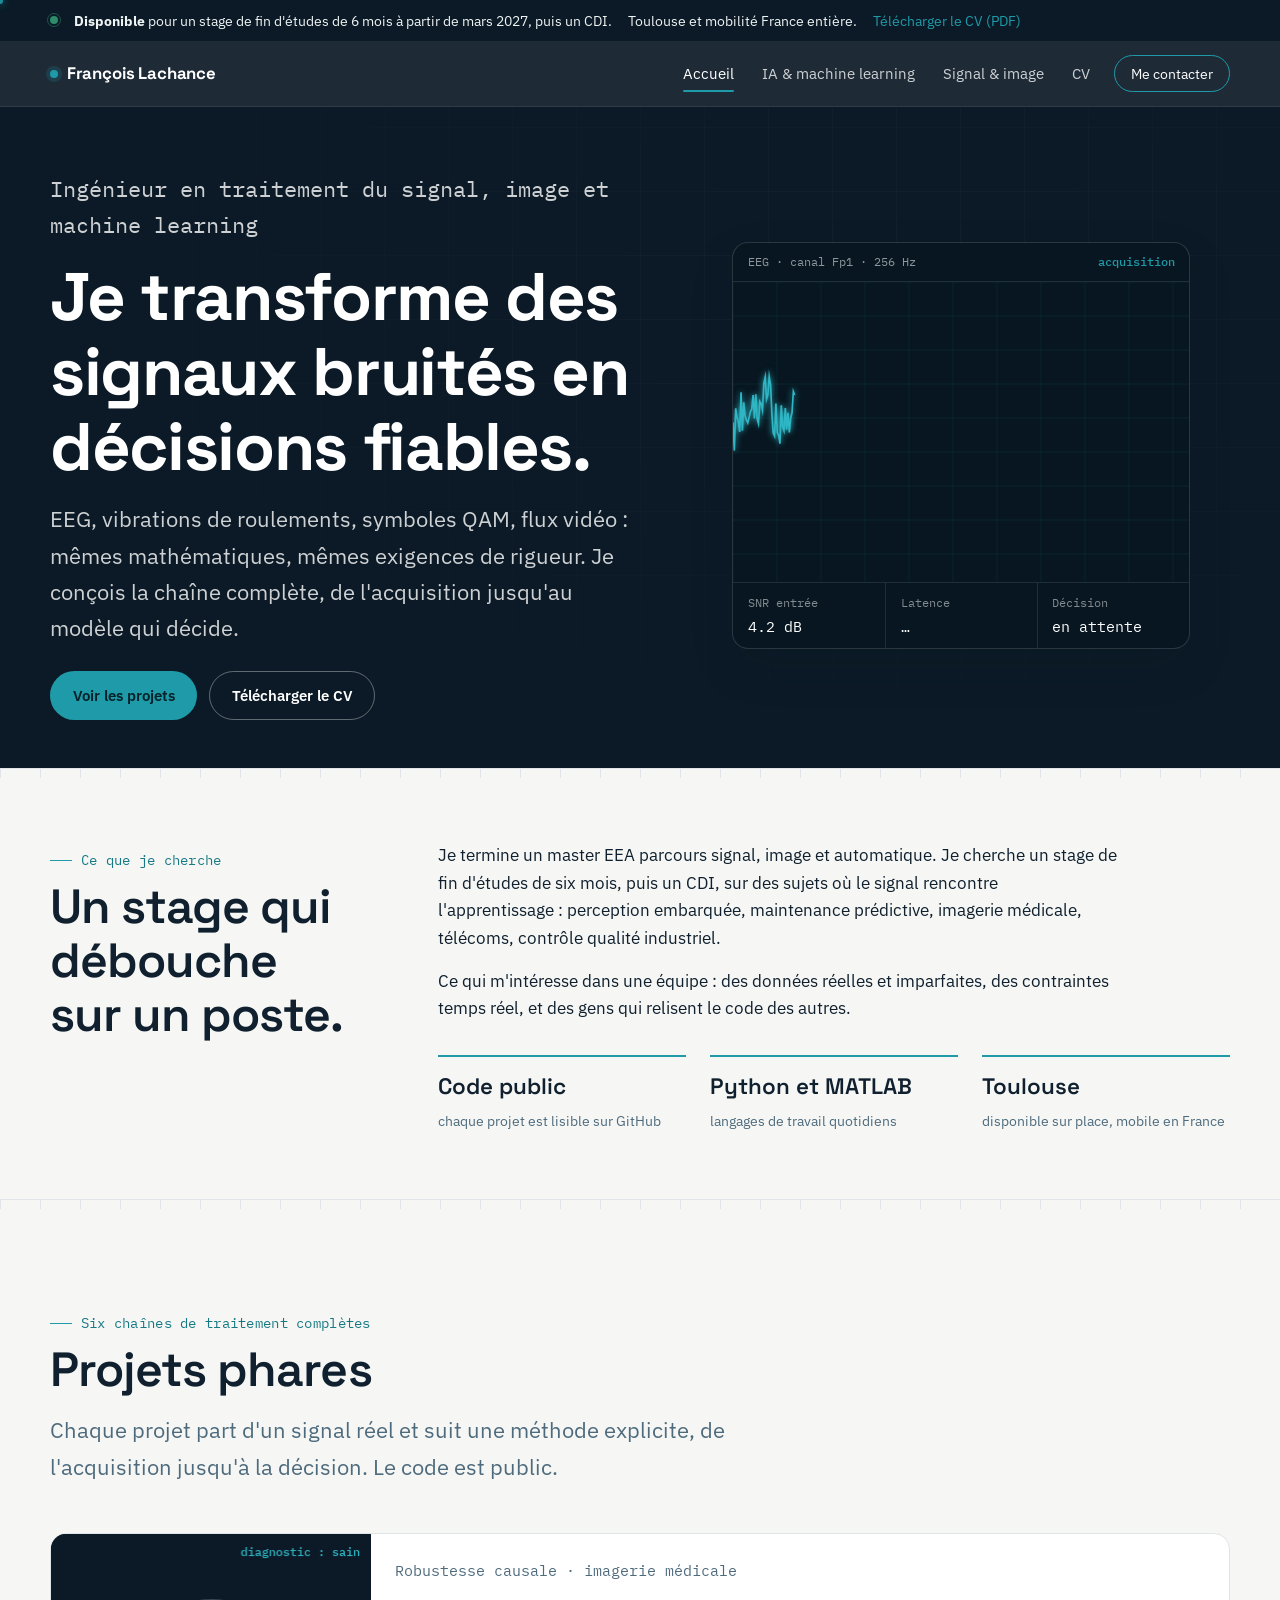
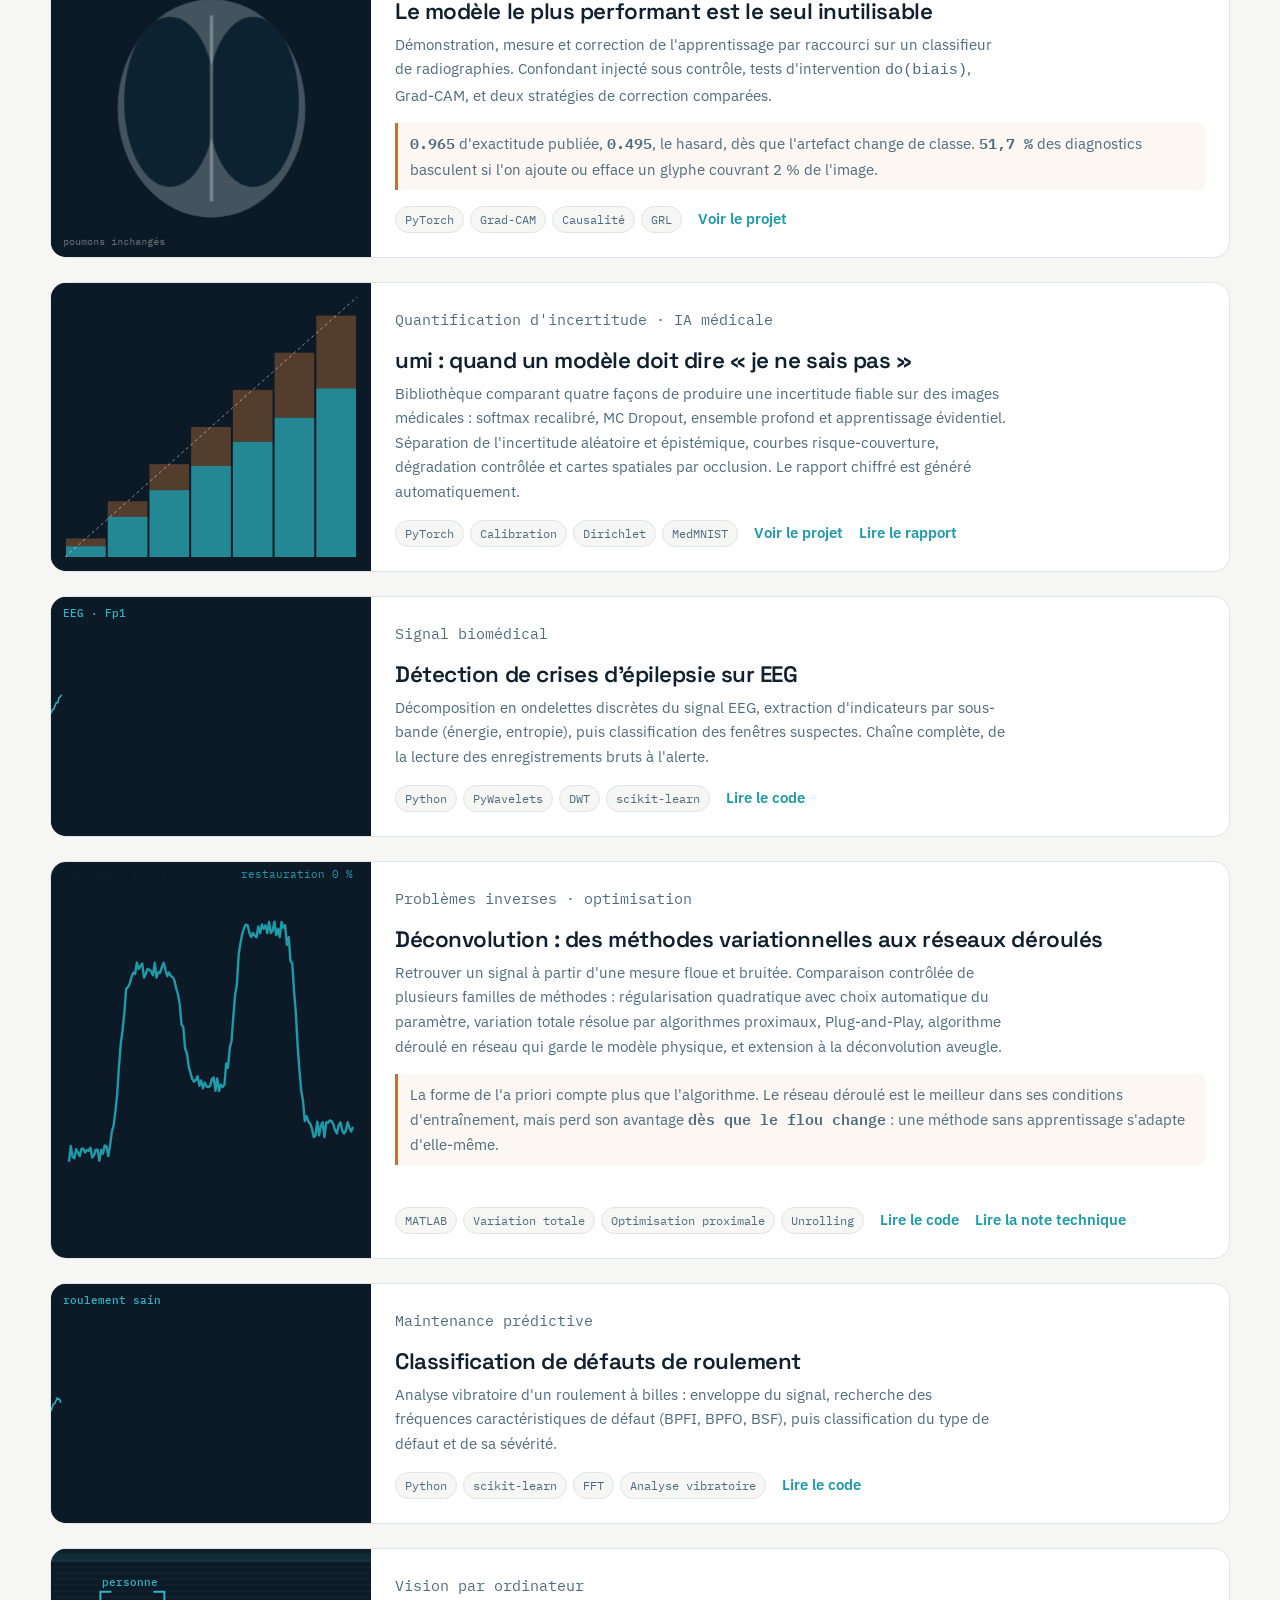
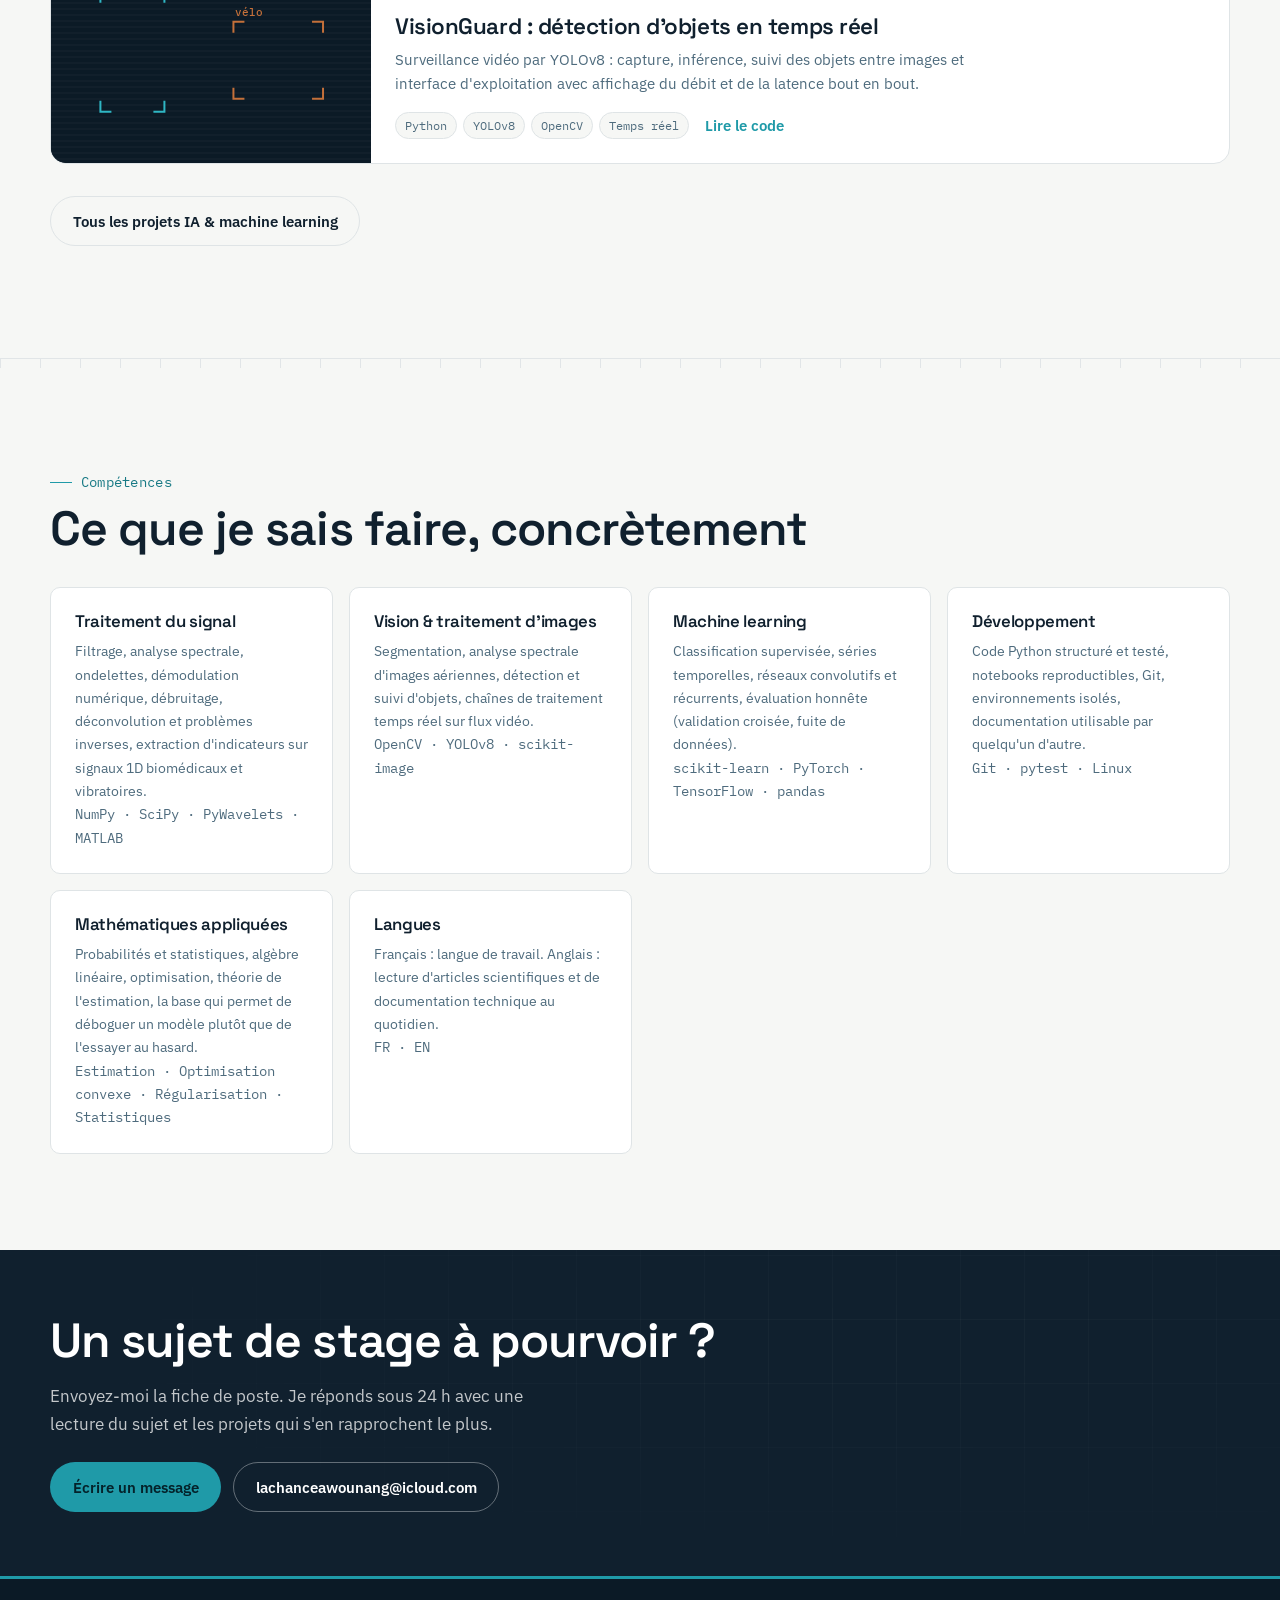
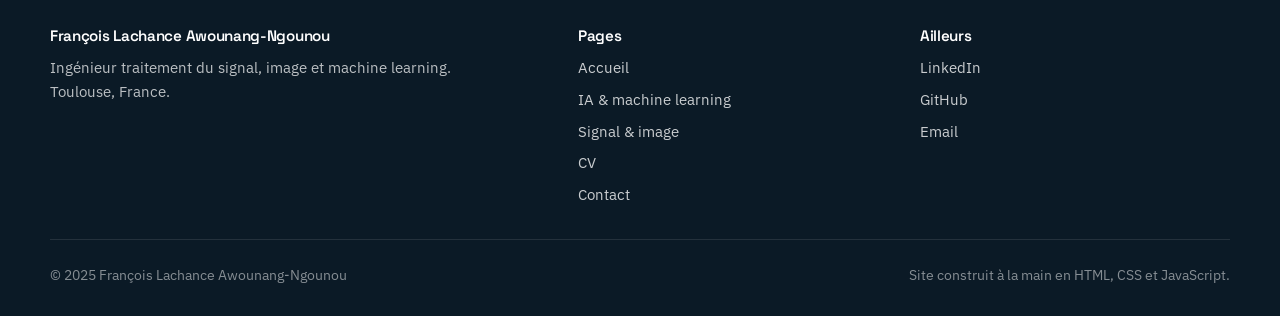
==== index.html @ 19c95ff3 "new updated project deconvolution" ====
<!DOCTYPE html>
<html lang="fr">
<head>
<meta charset="UTF-8">
<meta name="viewport" content="width=device-width, initial-scale=1.0">

<title>François Lachance Awounang-Ngounou · Ingénieur signal, image &amp; machine learning</title>
<meta name="description" content="Ingénieur traitement du signal, vision par ordinateur et machine learning basé à Toulouse. EEG, analyse vibratoire, télécoms numériques, YOLOv8. Recherche un stage de fin d'études puis un CDI.">
<meta name="author" content="François Lachance Awounang-Ngounou">
<link rel="canonical" href="https://lachance123-franccois.github.io/">

<meta property="og:type" content="website">
<meta property="og:locale" content="fr_FR">
<meta property="og:url" content="https://lachance123-franccois.github.io/">
<meta property="og:title" content="François Lachance Awounang-Ngounou · Ingénieur signal, image & machine learning">
<meta property="og:description" content="Des signaux bruités aux décisions fiables : EEG, vibrations, télécoms, vision. Disponible pour un stage de fin d'études puis un CDI.">
<meta property="og:image" content="https://lachance123-franccois.github.io/assets/og-cover.png">
<meta name="twitter:card" content="summary_large_image">

<link rel="icon" href="assets/favicon.svg" type="image/svg+xml">
<link rel="apple-touch-icon" href="assets/icon-180.png">
<link rel="manifest" href="manifest.json">
<meta name="theme-color" content="#0b1a26">

<link rel="preconnect" href="https://fonts.googleapis.com">
<link rel="preconnect" href="https://fonts.gstatic.com" crossorigin>
<link href="https://fonts.googleapis.com/css2?family=IBM+Plex+Mono:wght@400;500&family=IBM+Plex+Sans:wght@400;500;600&family=Space+Grotesk:wght@600;700&display=swap" rel="stylesheet">
<link rel="stylesheet" href="css/theme.css">
<script>document.documentElement.classList.add('js');</script>

<script type="application/ld+json">
{
  "@context": "https://schema.org",
  "@type": "Person",
  "name": "François Lachance Awounang-Ngounou",
  "jobTitle": "Ingénieur traitement du signal, image et machine learning",
  "url": "https://lachance123-franccois.github.io/",
  "email": "mailto:lachanceawounang@icloud.com",
  "address": { "@type": "PostalAddress", "addressLocality": "Toulouse", "addressCountry": "FR" },
  "knowsAbout": ["Traitement du signal", "Vision par ordinateur", "Machine learning", "Python", "MATLAB", "Traitement d'images"],
  "sameAs": [
    "https://github.com/lachance123-franccois",
    "https://www.linkedin.com/in/francois-lachance12"
  ]
}
</script>

<style>
  .hero { background: var(--ink-900); color: var(--text-invert); padding-block: var(--sp-16) var(--sp-12); }
  .hero__grid { display: grid; grid-template-columns: 1.05fr .95fr; gap: var(--sp-12); align-items: center; }
  .hero h1 { color: #fff; font-size: var(--step-4); margin-bottom: var(--sp-4); }
  .hero__role { font-family: var(--font-mono); font-size: var(--step--1); color: var(--signal); margin: 0 0 var(--sp-4); }
  .hero p { color: rgba(255,255,255,.8); font-size: var(--step-1); max-width: 46ch; }
  .hero__actions { display: flex; flex-wrap: wrap; gap: var(--sp-3); margin-top: var(--sp-6); }
  .scope {
    border: 1px solid rgba(255,255,255,.14); border-radius: var(--radius-lg);
    background: #071620; overflow: hidden; box-shadow: var(--shadow-lg);
  }
  .scope__head {
    display: flex; justify-content: space-between; align-items: center;
    padding: .6rem .9rem; border-bottom: 1px solid rgba(255,255,255,.1);
    font-family: var(--font-mono); font-size: .74rem; color: rgba(255,255,255,.55);
  }
  .scope__head b { color: var(--signal); font-weight: 500; }
  .scope canvas { width: 100%; height: 300px; display: block; }
  .scope__foot {
    display: grid; grid-template-columns: repeat(3, 1fr);
    border-top: 1px solid rgba(255,255,255,.1);
    font-family: var(--font-mono); font-size: .74rem;
  }
  .scope__foot div { padding: .6rem .9rem; color: rgba(255,255,255,.5); }
  .scope__foot div + div { border-left: 1px solid rgba(255,255,255,.1); }
  .scope__foot span { display: block; color: #fff; font-size: .95rem; margin-top: 2px; }
  @media (max-width: 940px) {
    .hero__grid { grid-template-columns: 1fr; gap: var(--sp-8); }
    .scope canvas { height: 220px; }
  }
  .facts { display: grid; grid-template-columns: repeat(auto-fit, minmax(190px, 1fr)); gap: var(--sp-6); }
  .facts div { border-top: 2px solid var(--signal); padding-top: var(--sp-3); }
  .facts b { display: block; margin-bottom: 2px; }
  .facts b.metric { font-family: var(--font-mono); font-size: var(--step-2); font-weight: 500; }
  .facts b.word { font-family: var(--font-display); font-size: var(--step-1); font-weight: 600; }
  .facts span { font-size: .9rem; color: var(--text-muted); }
  .split { display: grid; grid-template-columns: 340px 1fr; gap: var(--sp-12); align-items: start; }
  @media (max-width: 900px) { .split { grid-template-columns: 1fr; gap: var(--sp-6); } }
  .cta-band { background: var(--ink-800); color: #fff; padding-block: var(--sp-16); }
  .cta-band h2 { color: #fff; }
  .cta-band p { color: rgba(255,255,255,.75); }
</style>
</head>
<body>

<a class="skip-link" href="#contenu">Aller au contenu</a>

<div class="availability">
  <div class="wrap availability__inner">
    <span class="pulse" aria-hidden="true"></span>
    <span><strong>Disponible</strong> pour un stage de fin d'études de 6&nbsp;mois à partir de mars&nbsp;2027, puis un CDI.</span>
    <span>Toulouse et mobilité France entière.</span>
    <a href="assets/pdf/CV_Francois_Lachance.pdf" download>Télécharger le CV (PDF)</a>
  </div>
</div>

<nav class="site-nav" id="siteNav" aria-label="Navigation principale">
  <div class="wrap site-nav__inner">
    <a class="site-nav__brand" href="index.html">
      <span class="dot" aria-hidden="true"></span>François Lachance
    </a>
    <button class="site-nav__toggle" type="button" id="navToggle"
            aria-expanded="false" aria-controls="navMenu" aria-label="Ouvrir le menu">☰</button>
    <div class="site-nav__menu" id="navMenu">
      <ul class="site-nav__list">
        <li><a class="site-nav__link" href="index.html" aria-current="page">Accueil</a></li>
        <li><a class="site-nav__link" href="machine-learning.html">IA &amp; machine learning</a></li>
        <li><a class="site-nav__link" href="matlab.html">Signal &amp; image</a></li>
        <li><a class="site-nav__link" href="cv-op.html">CV</a></li>
        <li><a class="site-nav__cta" href="contact.html">Me contacter</a></li>
      </ul>
    </div>
  </div>
</nav>

<main id="contenu">

  <header class="hero">
    <div class="wrap hero__grid">
      <div>
        <p class="hero__role">Ingénieur en traitement du signal, image et machine learning</p>
        <h1>Je transforme des signaux bruités en décisions fiables.</h1>
        <p>
          EEG, vibrations de roulements, symboles QAM, flux vidéo : mêmes mathématiques,
          mêmes exigences de rigueur. Je conçois la chaîne complète, de l'acquisition
          jusqu'au modèle qui décide.
        </p>
        <div class="hero__actions">
          <a class="act act--signal" href="machine-learning.html">Voir les projets</a>
          <a class="act act--onDark" href="assets/pdf/CV_Francois_Lachance.pdf" download>Télécharger le CV</a>
        </div>
      </div>

      <figure class="scope" role="img"
              aria-label="Oscilloscope animé : un signal EEG bruité est filtré, puis une crise est détectée.">
        <figcaption class="scope__head">
          <span>EEG · canal Fp1 · 256 Hz</span>
          <b id="scopeState">acquisition</b>
        </figcaption>
        <canvas id="heroScope" height="300"></canvas>
        <div class="scope__foot">
          <div>SNR entrée<span id="scopeSnr">…</span></div>
          <div>Latence<span id="scopeLat">…</span></div>
          <div>Décision<span id="scopeDec">…</span></div>
        </div>
      </figure>
    </div>
  </header>

  <hr class="rule">

  <section class="section section--tight">
    <div class="wrap split">
      <div>
        <p class="eyebrow">Ce que je cherche</p>
        <h2>Un stage qui débouche sur un poste.</h2>
      </div>
      <div>
        <p>
          Je termine un master EEA parcours signal, image et automatique. Je cherche un
          stage de fin d'études de six mois, puis un CDI, sur des sujets où le signal
          rencontre l'apprentissage&nbsp;: perception embarquée, maintenance prédictive,
          imagerie médicale, télécoms, contrôle qualité industriel.
        </p>
        <p>
          Ce qui m'intéresse dans une équipe&nbsp;: des données réelles et imparfaites,
          des contraintes temps réel, et des gens qui relisent le code des autres.
        </p>

        <div class="facts" style="margin-top: var(--sp-8);">
          <div><b class="word">Code public</b><span>chaque projet est lisible sur GitHub</span></div>
          <div><b class="word">Python et MATLAB</b><span>langages de travail quotidiens</span></div>
          <div><b class="word">Toulouse</b><span>disponible sur place, mobile en France</span></div>
        </div>
      </div>
    </div>
  </section>

  <hr class="rule">

  <section class="section">
    <div class="wrap">
      <p class="eyebrow">Six chaînes de traitement complètes</p>
      <h2>Projets phares</h2>
      <p class="lede" style="margin-bottom: var(--sp-12);">
        Chaque projet part d'un signal réel et suit une méthode explicite, de
        l'acquisition jusqu'à la décision. Le code est public.
      </p>

      <div class="entries">

        <article class="entry reveal">
          <div class="entry__view">
            <canvas id="viz-shortcut" role="img"
                    aria-label="Animation : un glyphe apparaît dans le coin d'une radiographie, le diagnostic du modèle bascule de sain à malade alors que les poumons n'ont pas changé."></canvas>
          </div>
          <div class="entry__body">
            <p class="entry__domain">Robustesse causale · imagerie médicale</p>
            <h3>Le modèle le plus performant est le seul inutilisable</h3>
            <p>
              Démonstration, mesure et correction de l'apprentissage par raccourci
              sur un classifieur de radiographies. Confondant injecté sous contrôle,
              tests d'intervention <code>do(biais)</code>, Grad-CAM, et deux stratégies
              de correction comparées.
            </p>
            <p class="entry__result">
              <strong>0.965</strong> d'exactitude publiée, <strong>0.495</strong>,
              le hasard, dès que l'artefact change de classe.
              <strong>51,7&nbsp;%</strong> des diagnostics basculent si l'on ajoute ou
              efface un glyphe couvrant 2&nbsp;% de l'image.
            </p>
            <div class="entry__foot">
              <ul class="tags"><li>PyTorch</li><li>Grad-CAM</li><li>Causalité</li><li>GRL</li></ul>
              <a class="entry__link" href="machine-learning.html">Voir le projet</a>
            </div>
          </div>
        </article>

        <article class="entry reveal">
          <div class="entry__view"><canvas id="viz-uq" aria-hidden="true"></canvas></div>
          <div class="entry__body">
            <p class="entry__domain">Quantification d'incertitude · IA médicale</p>
            <h3>umi : quand un modèle doit dire «&nbsp;je ne sais pas&nbsp;»</h3>
            <p>
              Bibliothèque comparant quatre façons de produire une incertitude
              fiable sur des images médicales&nbsp;: softmax recalibré,
              MC&nbsp;Dropout, ensemble profond et apprentissage évidentiel.
              Séparation de l'incertitude aléatoire et épistémique, courbes
              risque-couverture, dégradation contrôlée et cartes spatiales par
              occlusion. Le rapport chiffré est généré automatiquement.
            </p>
            <div class="entry__foot">
              <ul class="tags"><li>PyTorch</li><li>Calibration</li><li>Dirichlet</li><li>MedMNIST</li></ul>
              <a class="entry__link" href="machine-learning.html">Voir le projet</a>
              <a class="entry__link" href="assets/pdf/AWOUNANG_incertitude_imagerie_medicale.pdf" target="_blank" rel="noopener">Lire le rapport</a>
            </div>
          </div>
        </article>

        <article class="entry reveal">
          <div class="entry__view"><canvas id="viz-eeg" aria-hidden="true"></canvas></div>
          <div class="entry__body">
            <p class="entry__domain">Signal biomédical</p>
            <h3>Détection de crises d'épilepsie sur EEG</h3>
            <p>
              Décomposition en ondelettes discrètes du signal EEG, extraction d'indicateurs
              par sous-bande (énergie, entropie), puis classification des fenêtres suspectes.
              Chaîne complète, de la lecture des enregistrements bruts à l'alerte.
            </p>
            <div class="entry__foot">
              <ul class="tags"><li>Python</li><li>PyWavelets</li><li>DWT</li><li>scikit-learn</li></ul>
              <a class="entry__link" href="https://github.com/lachance123-franccois/detection-par-ondelette-des-epilepsie"
                 target="_blank" rel="noopener">Lire le code</a>
            </div>
          </div>
        </article>

        <article class="entry reveal">
          <div class="entry__view">
            <canvas id="viz-deconv" role="img"
                    aria-label="Animation : un signal en marches, flouté et bruité, est progressivement restauré jusqu'à retrouver ses sauts nets."></canvas>
          </div>
          <div class="entry__body">
            <p class="entry__domain">Problèmes inverses · optimisation</p>
            <h3>Déconvolution : des méthodes variationnelles aux réseaux déroulés</h3>
            <p>
              Retrouver un signal à partir d'une mesure floue et bruitée. Comparaison
              contrôlée de plusieurs familles de méthodes&nbsp;: régularisation
              quadratique avec choix automatique du paramètre, variation totale
              résolue par algorithmes proximaux, Plug-and-Play, algorithme déroulé
              en réseau qui garde le modèle physique, et extension à la
              déconvolution aveugle.
            </p>
            <p class="entry__result">
              La forme de l'a priori compte plus que l'algorithme. Le réseau déroulé
              est le meilleur dans ses conditions d'entraînement, mais perd son
              avantage <strong>dès que le flou change</strong>&nbsp;: une méthode sans
              apprentissage s'adapte d'elle-même.
            </p>
            <div class="entry__foot">
              <ul class="tags"><li>MATLAB</li><li>Variation totale</li><li>Optimisation proximale</li><li>Unrolling</li></ul>
              <a class="entry__link" href="https://github.com/lachance123-franccois/deconvolution-variational-to-unrolled"
                 target="_blank" rel="noopener">Lire le code</a>
              <a class="entry__link" href="assets/pdf/note_technique_deconvolution.pdf" target="_blank" rel="noopener">Lire la note technique</a>
            </div>
          </div>
        </article>

        <article class="entry reveal">
          <div class="entry__view"><canvas id="viz-vib" aria-hidden="true"></canvas></div>
          <div class="entry__body">
            <p class="entry__domain">Maintenance prédictive</p>
            <h3>Classification de défauts de roulement</h3>
            <p>
              Analyse vibratoire d'un roulement à billes&nbsp;: enveloppe du signal,
              recherche des fréquences caractéristiques de défaut (BPFI, BPFO, BSF),
              puis classification du type de défaut et de sa sévérité.
            </p>
            <div class="entry__foot">
              <ul class="tags"><li>Python</li><li>scikit-learn</li><li>FFT</li><li>Analyse vibratoire</li></ul>
              <a class="entry__link" href="https://github.com/lachance123-franccois/clasification-defaut-de-roulement-"
                 target="_blank" rel="noopener">Lire le code</a>
            </div>
          </div>
        </article>

        <article class="entry reveal">
          <div class="entry__view"><canvas id="viz-vision" aria-hidden="true"></canvas></div>
          <div class="entry__body">
            <p class="entry__domain">Vision par ordinateur</p>
            <h3>VisionGuard : détection d'objets en temps réel</h3>
            <p>
              Surveillance vidéo par YOLOv8&nbsp;: capture, inférence, suivi des objets
              entre images et interface d'exploitation avec affichage du débit et de la
              latence bout en bout.
            </p>
            <div class="entry__foot">
              <ul class="tags"><li>Python</li><li>YOLOv8</li><li>OpenCV</li><li>Temps réel</li></ul>
              <a class="entry__link" href="https://github.com/lachance123-franccois/VisionGuard"
                 target="_blank" rel="noopener">Lire le code</a>
            </div>
          </div>
        </article>

      </div>

      <p style="margin-top: var(--sp-8);">
        <a class="act act--ghost" href="machine-learning.html">Tous les projets IA &amp; machine learning</a>
      </p>
    </div>
  </section>

  <hr class="rule">

  <section class="section">
    <div class="wrap">
      <p class="eyebrow">Compétences</p>
      <h2>Ce que je sais faire, concrètement</h2>
      <div class="grid-3" style="margin-top: var(--sp-8);">

        <div class="skill">
          <h4>Traitement du signal</h4>
          <p>Filtrage, analyse spectrale, ondelettes, démodulation numérique, débruitage,
             déconvolution et problèmes inverses, extraction d'indicateurs sur signaux 1D
             biomédicaux et vibratoires.</p>
          <p class="skill__tools">NumPy · SciPy · PyWavelets · MATLAB</p>
        </div>

        <div class="skill">
          <h4>Vision &amp; traitement d'images</h4>
          <p>Segmentation, analyse spectrale d'images aériennes, détection et suivi
             d'objets, chaînes de traitement temps réel sur flux vidéo.</p>
          <p class="skill__tools">OpenCV · YOLOv8 · scikit-image</p>
        </div>

        <div class="skill">
          <h4>Machine learning</h4>
          <p>Classification supervisée, séries temporelles, réseaux convolutifs et
             récurrents, évaluation honnête (validation croisée, fuite de données).</p>
          <p class="skill__tools">scikit-learn · PyTorch · TensorFlow · pandas</p>
        </div>

        <div class="skill">
          <h4>Développement</h4>
          <p>Code Python structuré et testé, notebooks reproductibles, Git,
             environnements isolés, documentation utilisable par quelqu'un d'autre.</p>
          <p class="skill__tools">Git · pytest · Linux</p>
        </div>

        <div class="skill">
          <h4>Mathématiques appliquées</h4>
          <p>Probabilités et statistiques, algèbre linéaire, optimisation, théorie de
             l'estimation, la base qui permet de déboguer un modèle plutôt que de l'essayer au hasard.</p>
          <p class="skill__tools">Estimation · Optimisation convexe · Régularisation · Statistiques</p>
        </div>

        <div class="skill">
          <h4>Langues</h4>
          <p>Français&nbsp;: langue de travail. Anglais&nbsp;: lecture d'articles
             scientifiques et de documentation technique au quotidien.</p>
          <p class="skill__tools">FR · EN</p>
        </div>

      </div>
    </div>
  </section>

  <section class="cta-band">
    <div class="wrap">
      <h2>Un sujet de stage à pourvoir&nbsp;?</h2>
      <p style="max-width: 52ch;">
        Envoyez-moi la fiche de poste. Je réponds sous 24&nbsp;h avec une lecture
        du sujet et les projets qui s'en rapprochent le plus.
      </p>
      <div class="hero__actions">
        <a class="act act--signal" href="contact.html">Écrire un message</a>
        <a class="act act--onDark" href="mailto:lachanceawounang@icloud.com">lachanceawounang@icloud.com</a>
      </div>
    </div>
  </section>

</main>

<footer class="site-foot">
  <div class="wrap">
    <div class="site-foot__cols">
      <div>
        <h4>François Lachance Awounang-Ngounou</h4>
        <p style="margin:0;">Ingénieur traitement du signal, image et machine learning.<br>Toulouse, France.</p>
      </div>
      <div>
        <h4>Pages</h4>
        <ul>
          <li><a href="index.html">Accueil</a></li>
          <li><a href="machine-learning.html">IA &amp; machine learning</a></li>
          <li><a href="matlab.html">Signal &amp; image</a></li>
          <li><a href="cv-op.html">CV</a></li>
          <li><a href="contact.html">Contact</a></li>
        </ul>
      </div>
      <div>
        <h4>Ailleurs</h4>
        <ul>
          <li><a href="https://www.linkedin.com/in/francois-lachance12" target="_blank" rel="noopener">LinkedIn</a></li>
          <li><a href="https://github.com/lachance123-franccois" target="_blank" rel="noopener">GitHub</a></li>
          <li><a href="mailto:lachanceawounang@icloud.com">Email</a></li>
        </ul>
      </div>
    </div>
    <div class="site-foot__base">
      <span>© 2025 François Lachance Awounang-Ngounou</span>
      <span>Site construit à la main en HTML, CSS et JavaScript.</span>
    </div>
  </div>
</footer>

<button class="to-top" id="toTop" type="button" aria-label="Revenir en haut de la page">↑</button>

<script src="js/main.js" defer></script>
<script>
/* Animation du projet de déconvolution : mesure floue -> restauration progressive */
(function () {
  var cv = document.getElementById('viz-deconv');
  if (!cv || !cv.getContext) return;
  var ctx = cv.getContext('2d');
  var N = 160, x = [], y = [];
  var steps = [[0, .25], [.18, .78], [.40, .45], [.58, .90], [.80, .32], [1.01, .32]];
  for (var i = 0; i < N; i++) {
    var t = i / (N - 1), v = steps[0][1];
    for (var k = 0; k < steps.length - 1; k++) if (t >= steps[k][0]) v = steps[k][1];
    x.push(v);
  }
  var seed = 7; function rnd() { seed = (seed * 16807) % 2147483647; return seed / 2147483647; }
  var K = 9, s = 3.2, ker = [], z = 0;
  for (var j = -K; j <= K; j++) { var g = Math.exp(-j * j / (2 * s * s)); ker.push(g); z += g; }
  for (i = 0; i < N; i++) {
    var acc = 0;
    for (j = -K; j <= K; j++) acc += ker[j + K] / z * x[Math.min(N - 1, Math.max(0, i - j))];
    y.push(acc + (rnd() - .5) * .05);
  }
  var root = getComputedStyle(document.documentElement);
  var accent = (root.getPropertyValue('--signal') || '').trim() || '#3ad6a3';
  var reduce = window.matchMedia && window.matchMedia('(prefers-reduced-motion: reduce)').matches;
  var W = 0, H = 0, running = false, t0 = 0;

  function size() {
    var r = cv.getBoundingClientRect(), d = window.devicePixelRatio || 1;
    W = r.width || 480; H = r.height || 260;
    cv.width = Math.round(W * d); cv.height = Math.round(H * d);
    ctx.setTransform(d, 0, 0, d, 0, 0);
  }
  function trace(v, col, lw, alpha) {
    var pad = 18, w = W - 2 * pad, h = H - 2 * pad - 14;
    ctx.globalAlpha = alpha; ctx.strokeStyle = col; ctx.lineWidth = lw; ctx.lineJoin = 'round';
    ctx.beginPath();
    for (var i = 0; i < v.length; i++) {
      var px = pad + w * i / (v.length - 1), py = pad + 14 + h * (1 - v[i]);
      i ? ctx.lineTo(px, py) : ctx.moveTo(px, py);
    }
    ctx.stroke(); ctx.globalAlpha = 1;
  }
  function frame(p) {
    var ink = getComputedStyle(cv).color || '#888';
    ctx.clearRect(0, 0, W, H);
    var e = p < .5 ? 2 * p * p : 1 - Math.pow(-2 * p + 2, 2) / 2, r = [];
    for (var i = 0; i < N; i++) r.push((1 - e) * y[i] + e * x[i]);
    trace(y, ink, 1.4, .35);
    trace(r, accent, 2.4, 1);
    ctx.font = '11px "IBM Plex Mono", monospace';
    ctx.fillStyle = ink; ctx.globalAlpha = .6; ctx.fillText('mesure y = h * x + n', 18, 16);
    ctx.globalAlpha = 1; ctx.fillStyle = accent;
    var lbl = 'restauration ' + Math.round(e * 100) + ' %';
    ctx.fillText(lbl, W - 18 - ctx.measureText(lbl).width, 16);
  }
  function loop(ts) {
    if (!running) return;
    if (!t0) t0 = ts;
    var c = ((ts - t0) / 1000) % 7, p = c < 1 ? 0 : c < 5 ? (c - 1) / 4 : 1;
    frame(p); requestAnimationFrame(loop);
  }
  size(); frame(reduce ? 1 : 0);
  window.addEventListener('resize', function () { size(); if (!running) frame(reduce ? 1 : 0); });
  if (reduce || !('IntersectionObserver' in window)) { frame(1); return; }
  new IntersectionObserver(function (en) {
    var vis = en[0].isIntersecting;
    if (vis && !running) { running = true; t0 = 0; requestAnimationFrame(loop); }
    if (!vis) running = false;
  }, { threshold: .25 }).observe(cv);
})();
</script>
</body>
</html>
---- css/theme.css ----
:root {
  --ink-900: #0b1a26;   
  --ink-800: #10202e;
  --ink-700: #16303f;
  --ink-500: #35566b;
  --ink-300: #7e97a8;

  --paper:     #f6f7f5;
  --paper-pure:#ffffff;
  --rule:      #dfe4e6;   

  --signal:      #1f9aa8;
  --signal-dim:  #177984;
  --signal-glow: rgba(31, 154, 168, 0.18);
  --detect:      #c4703a;
  --ok:          #2e8b6b;

  --text:        #10202e;
  --text-muted:  #4e6b7d;
  --text-invert: #eef3f4;

  --font-display: "Space Grotesk", "Segoe UI", Roboto, "Helvetica Neue", Arial, sans-serif;
  --font-body:    "IBM Plex Sans", "Segoe UI", Roboto, "Helvetica Neue", Arial, sans-serif;
  --font-mono:    "IBM Plex Mono", ui-monospace, "SF Mono", Consolas, "Liberation Mono", monospace;

  --step--1: clamp(0.82rem, 0.80rem + 0.1vw, 0.88rem);
  --step-0:  clamp(1rem, 0.96rem + 0.2vw, 1.06rem);
  --step-1:  clamp(1.2rem, 1.1rem + 0.4vw, 1.4rem);
  --step-2:  clamp(1.5rem, 1.3rem + 0.9vw, 2rem);
  --step-3:  clamp(2rem, 1.6rem + 1.8vw, 3rem);
  --step-4:  clamp(2.5rem, 1.9rem + 3vw, 4.2rem);

  --sp-1: 4px;  --sp-2: 8px;  --sp-3: 12px; --sp-4: 16px;
  --sp-6: 24px; --sp-8: 32px; --sp-12: 48px; --sp-16: 64px; --sp-24: 96px;

  --radius:    10px;
  --radius-lg: 16px;

  --shadow-sm: 0 1px 2px rgba(11, 26, 38, .06);
  --shadow-md: 0 6px 18px rgba(11, 26, 38, .08);
  --shadow-lg: 0 18px 44px rgba(11, 26, 38, .14);

  --ease: cubic-bezier(.2, .7, .3, 1);
  --fast: 140ms;
  --normal: 260ms;

  --nav-h: 64px;
  --measure: 68ch;
}

[data-theme="dark"] {
  --paper:      #0b1a26;
  --paper-pure: #10202e;
  --rule:       #22404f;
  --text:       #e7eef0;
  --text-muted: #9db3bf;
  --signal:     #34b7c5;
  --shadow-sm:  0 1px 2px rgba(0,0,0,.4);
  --shadow-md:  0 6px 18px rgba(0,0,0,.45);
  --shadow-lg:  0 18px 44px rgba(0,0,0,.55);
}

*, *::before, *::after { box-sizing: border-box; }

html {
  scroll-behavior: smooth;
  scroll-padding-top: calc(var(--nav-h) + 16px);
  -webkit-text-size-adjust: 100%;
}

body {
  margin: 0;
  font-family: var(--font-body);
  font-size: var(--step-0);
  line-height: 1.62;
  color: var(--text);
  background: var(--paper);
  -webkit-font-smoothing: antialiased;
  overflow-x: hidden;
}

h1, h2, h3, h4 {
  font-family: var(--font-display);
  font-weight: 600;
  line-height: 1.12;
  letter-spacing: -0.02em;
  color: var(--text);
  margin: 0 0 var(--sp-4);
  text-wrap: balance;
}
h1 { font-size: var(--step-4); font-weight: 700; }
h2 { font-size: var(--step-3); }
h3 { font-size: var(--step-2); }
h4 { font-size: var(--step-1); }

p { margin: 0 0 var(--sp-4); max-width: var(--measure); }
a { color: var(--signal); text-decoration-thickness: 1px; text-underline-offset: 3px; }
a:hover { color: var(--signal-dim); }
img, video, canvas, svg { max-width: 100%; display: block; }

.metric { font-family: var(--font-mono); font-variant-numeric: tabular-nums; font-weight: 500; }

:focus-visible {
  outline: 2px solid var(--signal);
  outline-offset: 3px;
  border-radius: 4px;
}

.skip-link {
  position: absolute; left: -9999px; top: 0; z-index: 2000;
  background: var(--ink-900); color: #fff; padding: var(--sp-3) var(--sp-4);
  border-radius: 0 0 var(--radius) 0;
}
.skip-link:focus { left: 0; }

.wrap { width: min(1180px, 100% - 2.5rem); margin-inline: auto; }
.section { padding-block: var(--sp-24); }
.section--tight { padding-block: var(--sp-16); }
.lede { font-size: var(--step-1); color: var(--text-muted); max-width: 60ch; }
.eyebrow {
  font-family: var(--font-mono); font-size: var(--step--1);
  color: var(--signal-dim); letter-spacing: .02em; margin: 0 0 var(--sp-2);
}

.rule {
  height: 10px; border: 0; margin: 0;
  background:
    linear-gradient(var(--rule), var(--rule)) left top / 100% 1px no-repeat,
    repeating-linear-gradient(90deg, var(--rule) 0 1px, transparent 1px 40px);
  opacity: .9;
}

.site-nav {
  position: sticky; top: 0; z-index: 1000;
  background: rgba(11, 26, 38, .92);
  backdrop-filter: blur(10px);
  -webkit-backdrop-filter: blur(10px);
  border-bottom: 1px solid rgba(255,255,255,.08);
  transition: box-shadow var(--normal) var(--ease);
}
.site-nav.is-scrolled { box-shadow: 0 8px 24px rgba(0,0,0,.28); }

.site-nav__inner {
  min-height: var(--nav-h);
  display: flex; align-items: center; gap: var(--sp-4);
}
.site-nav__brand {
  font-family: var(--font-display); font-weight: 700; font-size: 1.05rem;
  color: #fff; text-decoration: none; letter-spacing: -.01em;
  display: inline-flex; align-items: center; gap: .55rem; margin-right: auto;
}
.site-nav__brand .dot {
  width: 8px; height: 8px; border-radius: 50%;
  background: var(--signal); box-shadow: 0 0 0 4px var(--signal-glow);
}

.site-nav__list {
  list-style: none; display: flex; align-items: center;
  gap: var(--sp-1); margin: 0; padding: 0;
}
.site-nav__link {
  position: relative; display: block;
  padding: var(--sp-2) var(--sp-3);
  color: rgba(255,255,255,.78); text-decoration: none;
  font-size: .93rem; border-radius: 6px;
  transition: color var(--fast) var(--ease), background var(--fast) var(--ease);
}
.site-nav__link:hover { color: #fff; background: rgba(255,255,255,.07); }
.site-nav__link[aria-current="page"] { color: #fff; }
.site-nav__link[aria-current="page"]::after {
  content: ""; position: absolute; left: var(--sp-3); right: var(--sp-3); bottom: 2px;
  height: 2px; background: var(--signal); border-radius: 2px;
}
.site-nav__cta {
  margin-left: var(--sp-2); padding: var(--sp-2) var(--sp-4);
  border: 1px solid var(--signal); border-radius: 999px;
  color: #fff; text-decoration: none; font-size: .9rem; white-space: nowrap;
  transition: background var(--fast) var(--ease);
}
.site-nav__cta:hover { background: var(--signal); color: var(--ink-900); }

.site-nav__toggle {
  display: none; background: none; border: 1px solid rgba(255,255,255,.25);
  border-radius: 8px; color: #fff; width: 42px; height: 38px;
  cursor: pointer; font-size: 1rem;
}

@media (max-width: 900px) {
  .site-nav__toggle { display: block; }
  .site-nav__menu {
    position: absolute; inset: var(--nav-h) 0 auto 0;
    background: var(--ink-900); border-bottom: 1px solid rgba(255,255,255,.1);
    padding: var(--sp-3) 1.25rem var(--sp-6);
    display: none;
  }
  .site-nav__menu.is-open { display: block; }
  .site-nav__list { flex-direction: column; align-items: stretch; gap: 2px; }
  .site-nav__link { padding: var(--sp-3); }
  .site-nav__link[aria-current="page"]::after { left: 0; right: auto; width: 3px; top: 8px; bottom: 8px; height: auto; }
  .site-nav__cta { margin: var(--sp-3) 0 0; text-align: center; display: block; }
}

.act {
  display: inline-flex; align-items: center; gap: .55rem;
  padding: .72rem 1.35rem; border-radius: 999px;
  font-family: var(--font-body); font-size: .95rem; font-weight: 600;
  border: 1px solid transparent; cursor: pointer; text-decoration: none;
  transition: transform var(--fast) var(--ease), background var(--fast) var(--ease),
              box-shadow var(--fast) var(--ease), color var(--fast) var(--ease);
}
.act:hover { transform: translateY(-1px); }
.act:active { transform: translateY(0); }

.act--primary { background: var(--ink-900); color: #fff; box-shadow: var(--shadow-sm); }
.act--primary:hover { background: var(--ink-700); color: #fff; box-shadow: var(--shadow-md); }

.act--signal { background: var(--signal); color: #04222a; }
.act--signal:hover { background: var(--signal-dim); color: #fff; }

.act--ghost { border-color: var(--rule); color: var(--text); background: transparent; }
.act--ghost:hover { border-color: var(--signal); color: var(--signal-dim); }

.act--onDark { border-color: rgba(255,255,255,.35); color: #fff; }
.act--onDark:hover { background: rgba(255,255,255,.1); color: #fff; }

.availability {
  background: var(--ink-900); color: var(--text-invert);
  border-bottom: 1px solid rgba(255,255,255,.08);
  font-size: .9rem;
}
.availability__inner {
  display: flex; flex-wrap: wrap; align-items: center;
  gap: var(--sp-2) var(--sp-4); padding-block: .55rem;
}
.availability .pulse {
  width: 8px; height: 8px; border-radius: 50%; background: var(--ok);
  box-shadow: 0 0 0 0 rgba(46,139,107,.7);
  animation: pulse 2.4s infinite;
}
@keyframes pulse {
  70% { box-shadow: 0 0 0 8px rgba(46,139,107,0); }
  100% { box-shadow: 0 0 0 0 rgba(46,139,107,0); }
}
.availability a { color: var(--signal); }

.entries { display: grid; gap: var(--sp-6); }

.entry {
  display: grid; grid-template-columns: 320px 1fr;
  background: var(--paper-pure);
  border: 1px solid var(--rule);
  border-radius: var(--radius-lg);
  overflow: hidden;
  transition: border-color var(--normal) var(--ease), box-shadow var(--normal) var(--ease);
}
.entry:hover { border-color: var(--signal); box-shadow: var(--shadow-md); }

.entry__view {
  position: relative; background: var(--ink-900); min-height: 200px;
}
.entry__view canvas, .entry__view video { width: 100%; height: 100%; object-fit: cover; }
.entry__body { padding: var(--sp-6); display: flex; flex-direction: column; }
.entry__domain {
  font-family: var(--font-mono); font-size: var(--step--1);
  color: var(--signal-dim); margin: 0 0 var(--sp-2);
}
.entry h3 { margin-bottom: var(--sp-2); font-size: var(--step-1); }
.entry p { font-size: .95rem; color: var(--text-muted); margin-bottom: var(--sp-4); }

.entry__result {
  border-left: 3px solid var(--detect);
  padding: var(--sp-2) var(--sp-3);
  background: rgba(196,112,58,.06);
  border-radius: 0 6px 6px 0;
  font-size: .92rem; margin-bottom: var(--sp-4);
  max-width: none;
}
.entry__result strong { font-family: var(--font-mono); font-weight: 600; }

.entry__foot {
  margin-top: auto; display: flex; flex-wrap: wrap;
  align-items: center; gap: var(--sp-2) var(--sp-4);
}
.tags { display: flex; flex-wrap: wrap; gap: 6px; list-style: none; margin: 0; padding: 0; }
.tags li {
  font-family: var(--font-mono); font-size: .74rem;
  padding: 3px 9px; border: 1px solid var(--rule); border-radius: 999px;
  color: var(--text-muted); background: var(--paper);
}
.entry__link { font-weight: 600; font-size: .92rem; white-space: nowrap; }

@media (max-width: 780px) {
  .entry { grid-template-columns: 1fr; }
  .entry__view { min-height: 170px; }
}

.grid-3 { display: grid; grid-template-columns: repeat(auto-fit, minmax(250px, 1fr)); gap: var(--sp-4); }

.skill {
  padding: var(--sp-6);
  background: var(--paper-pure);
  border: 1px solid var(--rule);
  border-radius: var(--radius);
  transition: border-color var(--fast) var(--ease);
}
.skill:hover { border-color: var(--signal); }
.skill h4 { margin-bottom: var(--sp-2); font-size: 1.05rem; }
.skill p { font-size: .9rem; color: var(--text-muted); margin: 0; }
.skill__tools {
  font-family: var(--font-mono); font-size: .78rem;
  color: var(--signal-dim); margin-top: var(--sp-3);
}

.field { margin-bottom: var(--sp-4); }
.field label {
  display: block; font-size: .88rem; font-weight: 600;
  margin-bottom: var(--sp-2); color: var(--text);
}
.field .hint { font-weight: 400; color: var(--text-muted); }
.field input, .field textarea, .field select {
  width: 100%; padding: .7rem .85rem;
  font-family: inherit; font-size: .95rem; color: var(--text);
  background: var(--paper-pure);
  border: 1px solid var(--rule); border-radius: 8px;
  transition: border-color var(--fast) var(--ease), box-shadow var(--fast) var(--ease);
}
.field input:focus, .field textarea:focus, .field select:focus {
  outline: none; border-color: var(--signal);
  box-shadow: 0 0 0 3px var(--signal-glow);
}
.field textarea { resize: vertical; min-height: 140px; }
.form-status {
  margin-top: var(--sp-4); padding: var(--sp-3) var(--sp-4);
  border-radius: 8px; font-size: .92rem; display: none;
}
.form-status.is-visible { display: block; }
.form-status--ok   { background: rgba(46,139,107,.1);  border-left: 3px solid var(--ok); }
.form-status--fail { background: rgba(196,112,58,.12); border-left: 3px solid var(--detect); }
.hp { position: absolute; left: -9999px; }  

.site-foot {
  background: var(--ink-900); color: rgba(255,255,255,.72);
  border-top: 3px solid var(--signal);
  padding-block: var(--sp-12) var(--sp-8);
  font-size: .92rem;
}
.site-foot h4 { color: #fff; font-size: .95rem; margin-bottom: var(--sp-3); }
.site-foot a { color: rgba(255,255,255,.78); text-decoration: none; }
.site-foot a:hover { color: var(--signal); text-decoration: underline; }
.site-foot__cols {
  display: grid; grid-template-columns: 1.6fr 1fr 1fr; gap: var(--sp-8);
  padding-bottom: var(--sp-8); border-bottom: 1px solid rgba(255,255,255,.1);
}
.site-foot__cols ul { list-style: none; margin: 0; padding: 0; display: grid; gap: 8px; }
.site-foot__base {
  padding-top: var(--sp-6); display: flex; flex-wrap: wrap;
  justify-content: space-between; gap: var(--sp-3); font-size: .85rem;
  color: rgba(255,255,255,.5);
}
@media (max-width: 760px) { .site-foot__cols { grid-template-columns: 1fr; gap: var(--sp-6); } }

.to-top {
  position: fixed; right: 20px; bottom: 20px; z-index: 900;
  width: 44px; height: 44px; border-radius: 50%;
  background: var(--ink-900); color: #fff; border: none; cursor: pointer;
  display: grid; place-items: center; box-shadow: var(--shadow-md);
  opacity: 0; visibility: hidden; transform: translateY(8px);
  transition: opacity var(--normal) var(--ease), transform var(--normal) var(--ease), visibility var(--normal);
}
.to-top.is-visible { opacity: 1; visibility: visible; transform: translateY(0); }

html.js .reveal {
  opacity: 0; transform: translateY(14px);
  transition: opacity 600ms var(--ease), transform 600ms var(--ease);
}
html.js .reveal.is-in { opacity: 1; transform: none; }

@media (prefers-reduced-motion: reduce) {
  html { scroll-behavior: auto; }
  *, *::before, *::after {
    animation-duration: .001ms !important; animation-iteration-count: 1 !important;
    transition-duration: .001ms !important;
  }
  .reveal { opacity: 1; transform: none; }
}


.trace-progress {
  position: fixed; top: 0; left: 0; height: 2px; width: 100%;
  z-index: 1100; pointer-events: none;
  background: linear-gradient(90deg,
    var(--signal) 0%, var(--signal) var(--p, 0%),
    transparent var(--p, 0%), transparent 100%);
}
.trace-progress::after {
  content: ""; position: absolute; top: -2px; left: var(--p, 0%);
  width: 6px; height: 6px; border-radius: 50%;
  background: var(--signal); box-shadow: 0 0 8px var(--signal);
  transform: translateX(-50%); opacity: .9;
}

.entry, .skill, .case__card, .featured__card { position: relative; }
.entry::before, .entry::after,
.skill::before, .skill::after {
  content: ""; position: absolute; width: 13px; height: 13px;
  opacity: 0; transition: opacity var(--normal) var(--ease), transform var(--normal) var(--ease);
  pointer-events: none;
}
.entry::before, .skill::before {
  top: 8px; left: 8px;
  border-top: 2px solid var(--signal); border-left: 2px solid var(--signal);
  transform: translate(4px, 4px);
}
.entry::after, .skill::after {
  bottom: 8px; right: 8px;
  border-bottom: 2px solid var(--signal); border-right: 2px solid var(--signal);
  transform: translate(-4px, -4px);
}
.entry:hover::before, .entry:hover::after,
.skill:hover::before, .skill:hover::after { opacity: 1; transform: translate(0, 0); }

.hero, .featured, .cta-band, .site-foot, .case__headline { position: relative; }
.hero::after, .featured::after, .cta-band::after {
  content: ""; position: absolute; inset: 0; pointer-events: none;
  background:
    repeating-linear-gradient(90deg, rgba(255,255,255,.03) 0 1px, transparent 1px 64px),
    repeating-linear-gradient(0deg, rgba(255,255,255,.03) 0 1px, transparent 1px 64px);
  mask-image: radial-gradient(ellipse at 70% 30%, #000 0%, transparent 72%);
  -webkit-mask-image: radial-gradient(ellipse at 70% 30%, #000 0%, transparent 72%);
}
.hero > *, .featured > *, .cta-band > * { position: relative; z-index: 1; }

a:not(.act):not(.site-nav__link):not(.site-nav__brand):not(.site-nav__cta) {
  background-image: linear-gradient(var(--signal), var(--signal));
  background-repeat: no-repeat;
  background-position: 0 100%;
  background-size: 0 1px;
  text-decoration: none;
  transition: background-size 320ms var(--ease), color var(--fast) var(--ease);
}
a:not(.act):not(.site-nav__link):not(.site-nav__brand):not(.site-nav__cta):hover {
  background-size: 100% 1px;
}

.act { position: relative; overflow: hidden; }
.act::after {
  content: ""; position: absolute; inset: 0;
  background: linear-gradient(105deg, transparent 40%,
              rgba(255,255,255,.28) 50%, transparent 60%);
  transform: translateX(-120%);
  transition: transform 620ms var(--ease);
}
.act:hover::after { transform: translateX(120%); }

::selection { background: var(--signal); color: #04222a; }

.eyebrow { display: inline-flex; align-items: center; gap: .55rem; }
.eyebrow::before {
  content: ""; width: 22px; height: 1px; background: var(--signal); flex: none;
}

.availability .pulse { position: relative; }
.availability .pulse::after {
  content: ""; position: absolute; inset: -3px; border-radius: 50%;
  border: 1px solid rgba(46,139,107,.5);
  animation: ring 2.4s var(--ease) infinite;
}
@keyframes ring {
  0%   { transform: scale(.6); opacity: 1; }
  100% { transform: scale(2.2); opacity: 0; }
}

.to-top::before {
  content: ""; position: absolute; inset: -3px; border-radius: 50%;
  border: 1px solid var(--signal); opacity: 0;
  transition: opacity var(--fast) var(--ease), transform var(--fast) var(--ease);
  transform: scale(.85);
}
.to-top:hover::before { opacity: .8; transform: scale(1); }

@media (prefers-reduced-motion: reduce) {
  .trace-progress::after, .availability .pulse::after { animation: none; }
  .act::after { display: none; }
}

@media print {
  .site-nav, .to-top, .availability, .site-foot { display: none !important; }
  body { background: #fff; }
  a[href^="http"]::after { content: " (" attr(href) ")"; font-size: .8em; color: #555; }
}
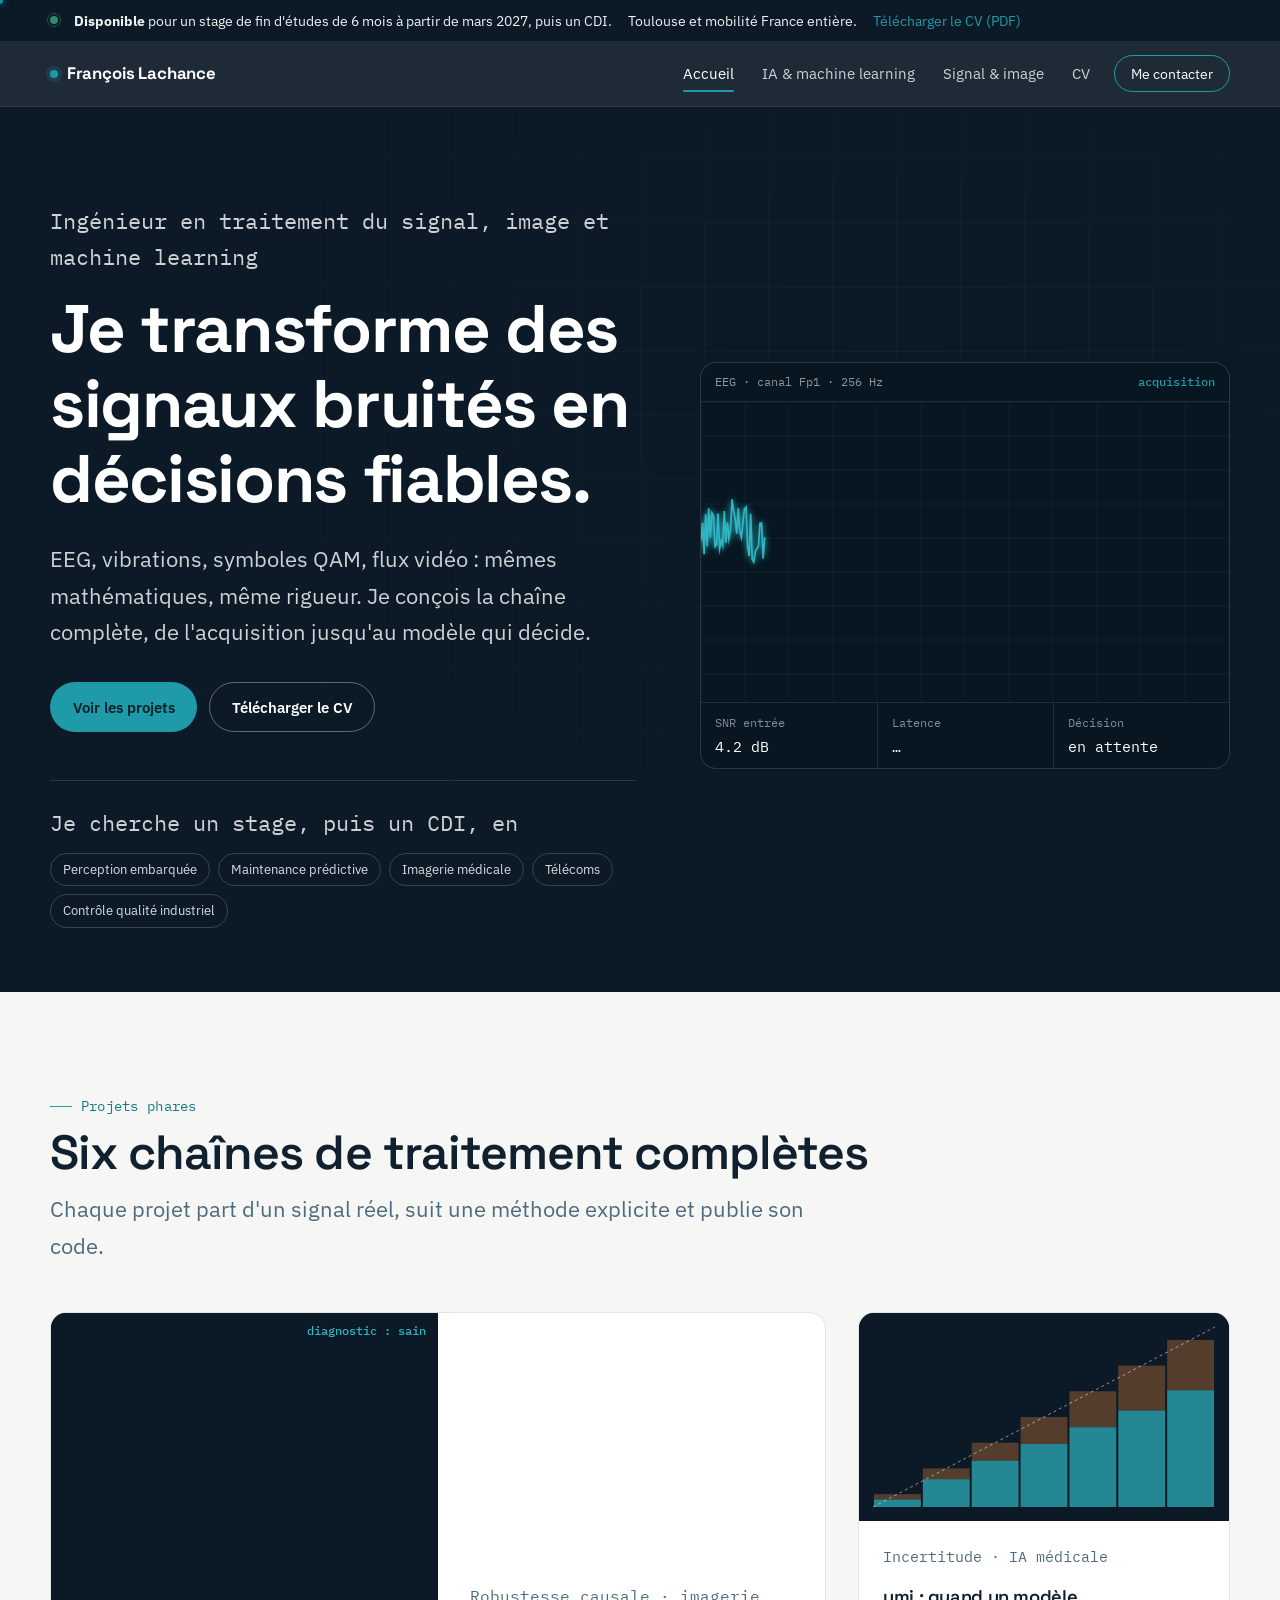
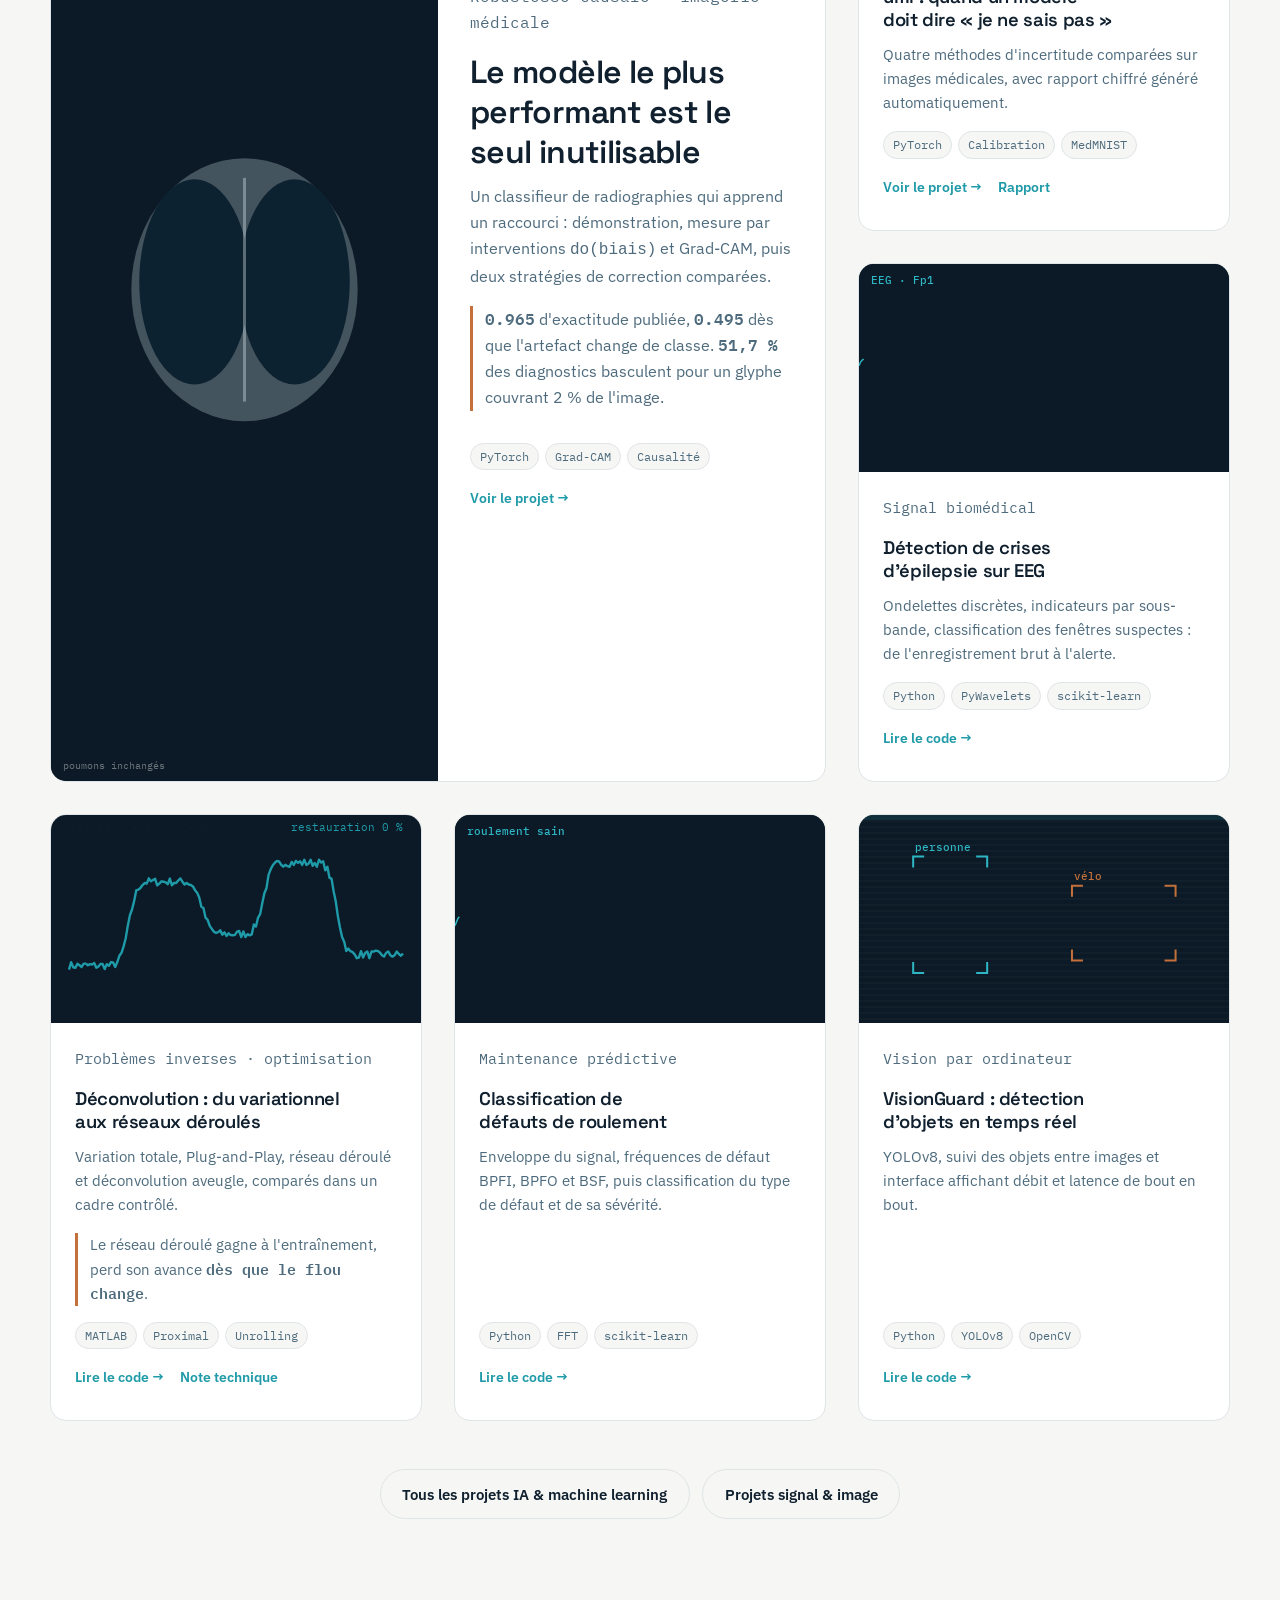
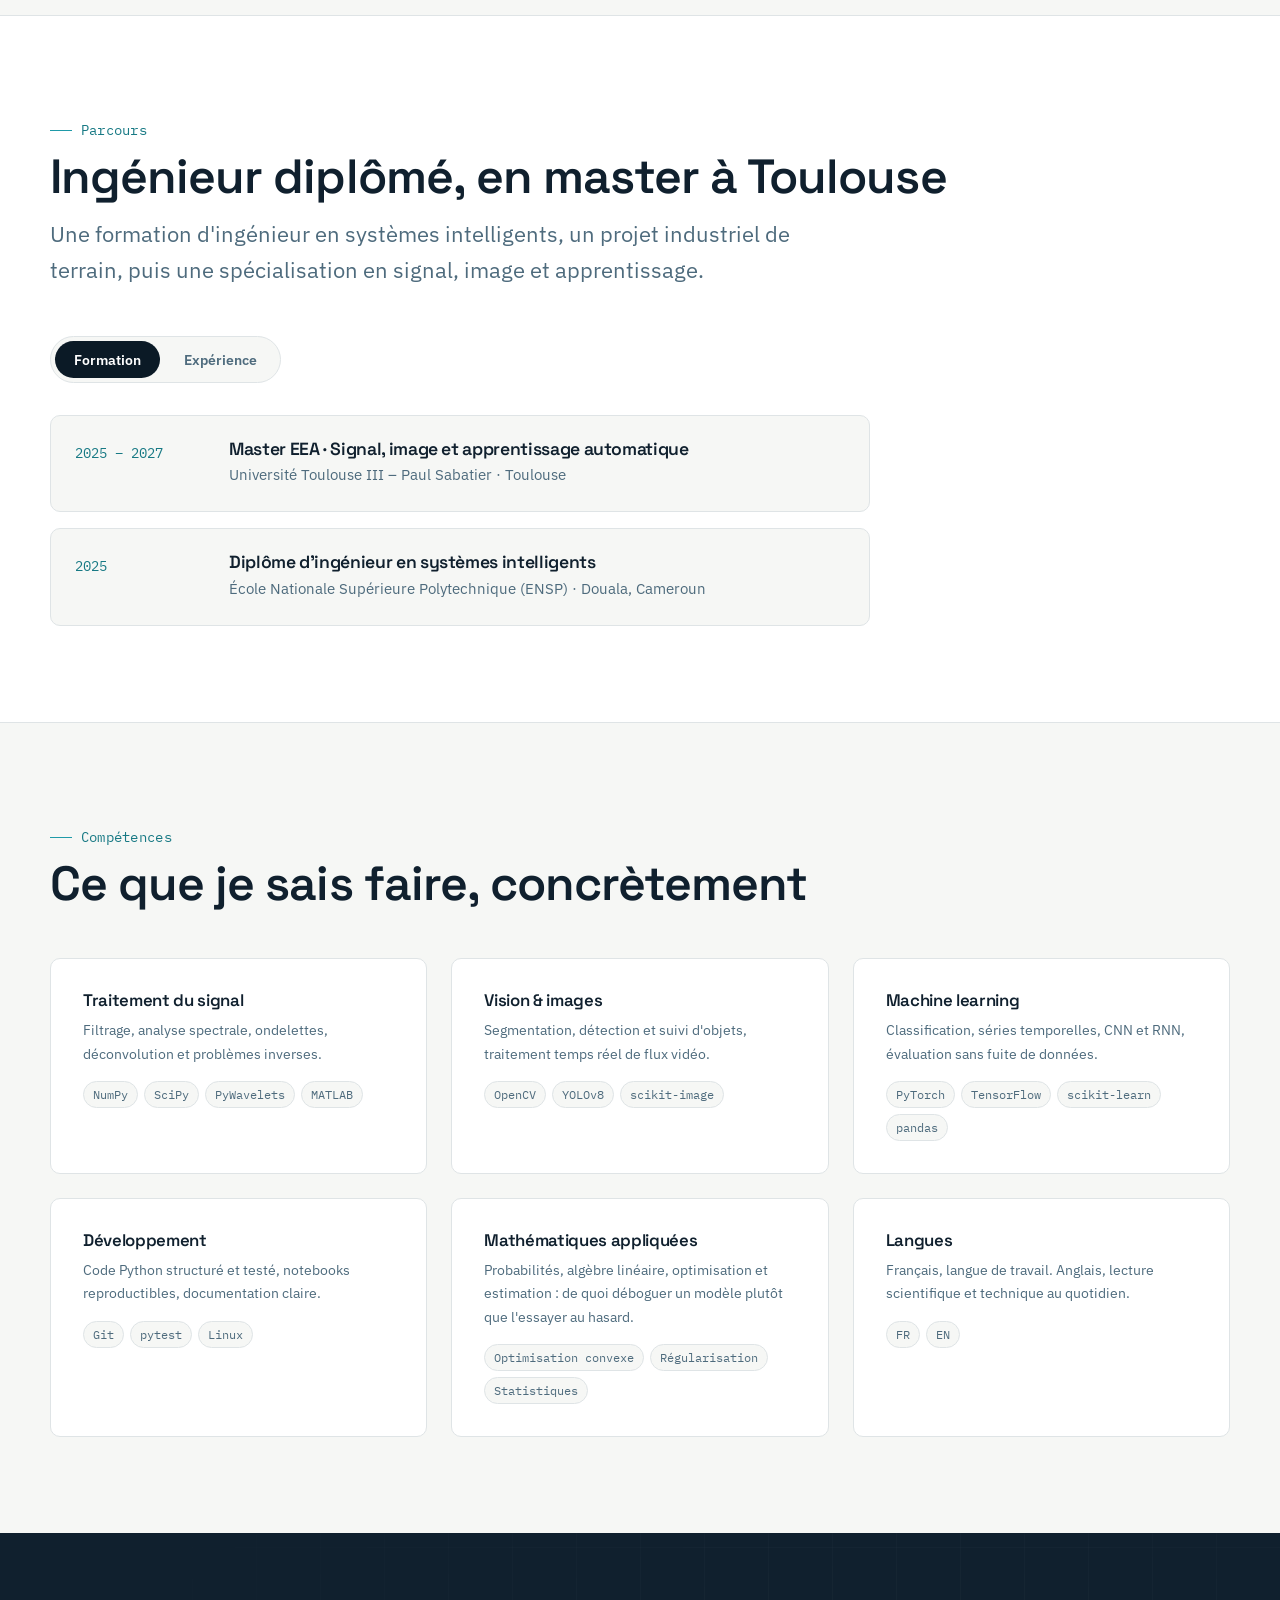
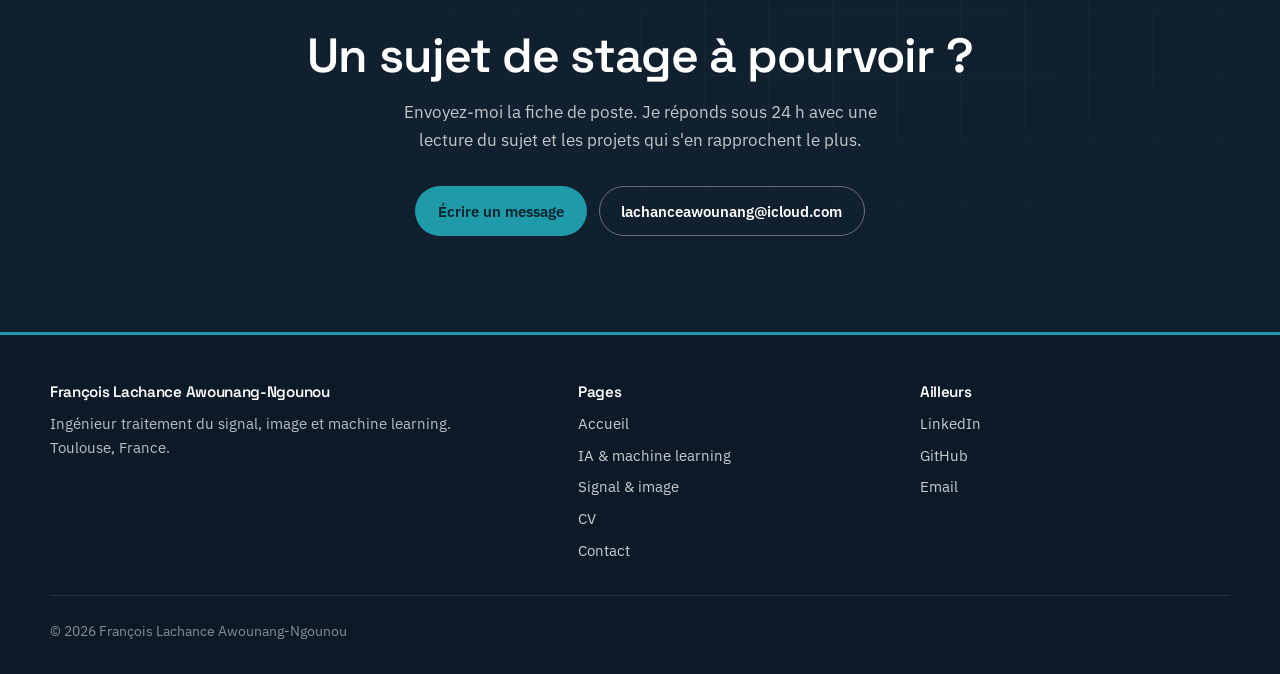
==== commit a7486d17: "update" ====
--- a/index.html
+++ b/index.html
@@ -45,16 +45,25 @@
 }
 </script>
 
+
 <style>
-  .hero { background: var(--ink-900); color: var(--text-invert); padding-block: var(--sp-16) var(--sp-12); }
-  .hero__grid { display: grid; grid-template-columns: 1.05fr .95fr; gap: var(--sp-12); align-items: center; }
-  .hero h1 { color: #fff; font-size: var(--step-4); margin-bottom: var(--sp-4); }
+  /* ---------- Hero ---------- */
+  .hero { background: var(--ink-900); color: var(--text-invert); padding-block: var(--sp-24) var(--sp-16); }
+  .hero__grid { display: grid; grid-template-columns: 1.05fr .95fr; gap: var(--sp-16); align-items: center; }
+  .hero h1 { color: #fff; font-size: var(--step-4); margin-bottom: var(--sp-6); }
   .hero__role { font-family: var(--font-mono); font-size: var(--step--1); color: var(--signal); margin: 0 0 var(--sp-4); }
-  .hero p { color: rgba(255,255,255,.8); font-size: var(--step-1); max-width: 46ch; }
-  .hero__actions { display: flex; flex-wrap: wrap; gap: var(--sp-3); margin-top: var(--sp-6); }
+  .hero p { color: rgba(255,255,255,.8); font-size: var(--step-1); max-width: 44ch; }
+  .hero__actions { display: flex; flex-wrap: wrap; gap: var(--sp-3); margin-top: var(--sp-8); }
+  .hero__seek { margin-top: var(--sp-12); padding-top: var(--sp-6); border-top: 1px solid rgba(255,255,255,.12); }
+  .hero__seek-label { font-family: var(--font-mono); font-size: .74rem; color: rgba(255,255,255,.5); margin: 0 0 var(--sp-3); }
+  .chips { display: flex; flex-wrap: wrap; gap: 8px; list-style: none; margin: 0; padding: 0; }
+  .chips li {
+    font-size: .82rem; padding: 5px 12px; border-radius: 999px;
+    border: 1px solid rgba(255,255,255,.18); color: rgba(255,255,255,.85);
+  }
   .scope {
     border: 1px solid rgba(255,255,255,.14); border-radius: var(--radius-lg);
-    background: #071620; overflow: hidden; box-shadow: var(--shadow-lg);
+    background: #071620; overflow: hidden; box-shadow: var(--shadow-lg); margin: 0;
   }
   .scope__head {
     display: flex; justify-content: space-between; align-items: center;
@@ -72,20 +81,97 @@
   .scope__foot div + div { border-left: 1px solid rgba(255,255,255,.1); }
   .scope__foot span { display: block; color: #fff; font-size: .95rem; margin-top: 2px; }
   @media (max-width: 940px) {
-    .hero__grid { grid-template-columns: 1fr; gap: var(--sp-8); }
+    .hero { padding-block: var(--sp-16) var(--sp-12); }
+    .hero__grid { grid-template-columns: 1fr; gap: var(--sp-12); }
     .scope canvas { height: 220px; }
   }
-  .facts { display: grid; grid-template-columns: repeat(auto-fit, minmax(190px, 1fr)); gap: var(--sp-6); }
-  .facts div { border-top: 2px solid var(--signal); padding-top: var(--sp-3); }
-  .facts b { display: block; margin-bottom: 2px; }
-  .facts b.metric { font-family: var(--font-mono); font-size: var(--step-2); font-weight: 500; }
-  .facts b.word { font-family: var(--font-display); font-size: var(--step-1); font-weight: 600; }
-  .facts span { font-size: .9rem; color: var(--text-muted); }
-  .split { display: grid; grid-template-columns: 340px 1fr; gap: var(--sp-12); align-items: start; }
-  @media (max-width: 900px) { .split { grid-template-columns: 1fr; gap: var(--sp-6); } }
-  .cta-band { background: var(--ink-800); color: #fff; padding-block: var(--sp-16); }
+
+  /* ---------- En-têtes de section ---------- */
+  .section-head { margin-bottom: var(--sp-12); }
+  .section-head h2 { margin-bottom: var(--sp-3); }
+  .section-head .lede { margin: 0; }
+  .section--alt { background: var(--paper-pure); border-block: 1px solid var(--rule); }
+
+  /* ---------- Projets : grille de cartes ---------- */
+  .work { display: grid; grid-template-columns: repeat(3, 1fr); gap: var(--sp-8); }
+  .card {
+    display: flex; flex-direction: column;
+    background: var(--paper-pure); border: 1px solid var(--rule);
+    border-radius: var(--radius-lg); overflow: hidden;
+    transition: border-color var(--normal) var(--ease), box-shadow var(--normal) var(--ease), transform var(--normal) var(--ease);
+  }
+  .card:hover { border-color: var(--signal); box-shadow: var(--shadow-md); transform: translateY(-3px); }
+  .card__view { position: relative; background: var(--ink-900); aspect-ratio: 16 / 9; }
+  .card__view canvas { width: 100%; height: 100%; display: block; }
+  .card__body { padding: var(--sp-6) var(--sp-6) var(--sp-8); display: flex; flex-direction: column; flex: 1; }
+  .card__domain { font-family: var(--font-mono); font-size: .76rem; color: var(--signal-dim); margin: 0 0 var(--sp-2); }
+  .card h3 { font-size: 1.15rem; line-height: 1.25; margin-bottom: var(--sp-3); }
+  .card p { font-size: .93rem; color: var(--text-muted); margin-bottom: var(--sp-4); }
+  .card__key {
+    font-size: .88rem; color: var(--text); margin-bottom: var(--sp-6);
+    padding-left: var(--sp-3); border-left: 3px solid var(--detect);
+  }
+  .card__key strong { font-family: var(--font-mono); font-weight: 600; }
+  .card__foot { margin-top: auto; display: flex; flex-direction: column; gap: var(--sp-4); }
+  .card__links { display: flex; flex-wrap: wrap; gap: var(--sp-2) var(--sp-4); }
+  .card__links a { font-weight: 600; font-size: .9rem; }
+
+  /* Carte vedette : deux colonnes sur grand écran */
+  .card--feature { grid-column: span 2; grid-row: span 2; flex-direction: row; }
+  .card--feature .card__view { aspect-ratio: auto; flex: 0 0 50%; min-height: 300px; }
+  .card--feature .card__body { padding: var(--sp-12) var(--sp-8); justify-content: center; }
+  .card--feature .card__foot { margin-top: var(--sp-4); }
+  .card--feature h3 { font-size: var(--step-2); }
+  .card--feature p { font-size: 1rem; }
+
+  @media (max-width: 1040px) {
+    .work { grid-template-columns: repeat(2, 1fr); gap: var(--sp-6); }
+    .card--feature { grid-column: auto; grid-row: auto; flex-direction: column; }
+    .card--feature .card__view { aspect-ratio: 16 / 9; min-height: 0; flex: none; }
+    .card--feature .card__body { padding: var(--sp-6) var(--sp-6) var(--sp-8); justify-content: flex-start; }
+    .card--feature h3 { font-size: 1.15rem; }
+    .card--feature p { font-size: .93rem; }
+  }
+  @media (max-width: 720px) { .work { grid-template-columns: 1fr; } }
+  .work-more { margin: var(--sp-12) auto 0; max-width: none; display: flex; flex-wrap: wrap; justify-content: center; gap: var(--sp-3); }
+
+  /* ---------- Parcours : onglets ---------- */
+  .tabs { display: inline-flex; gap: 4px; padding: 4px; border-radius: 999px; background: var(--paper); border: 1px solid var(--rule); margin-bottom: var(--sp-8); }
+  .tabs button {
+    font: 600 .9rem var(--font-body); color: var(--text-muted);
+    background: none; border: 0; padding: .55rem 1.2rem; border-radius: 999px; cursor: pointer;
+  }
+  .tabs button[aria-selected="true"] { background: var(--ink-900); color: #fff; }
+  html:not(.js) .tabs { display: none; }
+  html.js .panel[hidden] { display: none; }
+  .timeline { list-style: none; margin: 0; padding: 0; display: grid; gap: var(--sp-4); max-width: 820px; }
+  .timeline li {
+    display: grid; grid-template-columns: 130px 1fr; gap: var(--sp-6);
+    padding: var(--sp-6); border: 1px solid var(--rule); border-radius: var(--radius); background: var(--paper);
+  }
+  .timeline__when { font-family: var(--font-mono); font-size: .85rem; color: var(--signal-dim); padding-top: 2px; }
+  .timeline h3 { font-size: 1.1rem; margin-bottom: var(--sp-1); }
+  .timeline__where { font-size: .92rem; color: var(--text-muted); margin: 0; }
+  .timeline__what { font-size: .92rem; margin: var(--sp-3) 0 0; }
+  .panel + .panel { margin-top: var(--sp-8); }
+  html.js .panel + .panel { margin-top: 0; }
+  .panel__title { font-size: 1rem; margin-bottom: var(--sp-4); }
+  html.js .panel__title { display: none; }
+  @media (max-width: 600px) { .timeline li { grid-template-columns: 1fr; gap: var(--sp-2); } }
+
+  /* ---------- Compétences ---------- */
+  .skills { display: grid; grid-template-columns: repeat(3, 1fr); gap: var(--sp-6); }
+  @media (max-width: 1000px) { .skills { grid-template-columns: repeat(2, 1fr); } }
+  @media (max-width: 640px) { .skills { grid-template-columns: 1fr; } }
+  .skills .skill { padding: var(--sp-8); }
+  .skills .skill h3 { font-size: 1.05rem; margin-bottom: var(--sp-2); }
+  .skills .skill p { margin-bottom: var(--sp-4); }
+
+  /* ---------- Appel final ---------- */
+  .cta-band { background: var(--ink-800); color: #fff; padding-block: var(--sp-24); text-align: center; }
   .cta-band h2 { color: #fff; }
-  .cta-band p { color: rgba(255,255,255,.75); }
+  .cta-band p { color: rgba(255,255,255,.75); margin-inline: auto; }
+  .cta-band .hero__actions { justify-content: center; }
 </style>
 </head>
 <body>
@@ -122,19 +208,31 @@
 
 <main id="contenu">
 
+  <!-- ===================== HERO ===================== -->
   <header class="hero">
     <div class="wrap hero__grid">
       <div>
         <p class="hero__role">Ingénieur en traitement du signal, image et machine learning</p>
         <h1>Je transforme des signaux bruités en décisions fiables.</h1>
         <p>
-          EEG, vibrations de roulements, symboles QAM, flux vidéo : mêmes mathématiques,
-          mêmes exigences de rigueur. Je conçois la chaîne complète, de l'acquisition
-          jusqu'au modèle qui décide.
+          EEG, vibrations, symboles QAM, flux vidéo&nbsp;: mêmes mathématiques,
+          même rigueur. Je conçois la chaîne complète, de l'acquisition jusqu'au
+          modèle qui décide.
         </p>
         <div class="hero__actions">
-          <a class="act act--signal" href="machine-learning.html">Voir les projets</a>
+          <a class="act act--signal" href="#projets">Voir les projets</a>
           <a class="act act--onDark" href="assets/pdf/CV_Francois_Lachance.pdf" download>Télécharger le CV</a>
+        </div>
+
+        <div class="hero__seek">
+          <p class="hero__seek-label">Je cherche un stage, puis un CDI, en</p>
+          <ul class="chips">
+            <li>Perception embarquée</li>
+            <li>Maintenance prédictive</li>
+            <li>Imagerie médicale</li>
+            <li>Télécoms</li>
+            <li>Contrôle qualité industriel</li>
+          </ul>
         </div>
       </div>
 
@@ -154,244 +252,241 @@
     </div>
   </header>
 
-  <hr class="rule">
-
-  <section class="section section--tight">
-    <div class="wrap split">
-      <div>
-        <p class="eyebrow">Ce que je cherche</p>
-        <h2>Un stage qui débouche sur un poste.</h2>
-      </div>
-      <div>
-        <p>
-          Je termine un master EEA parcours signal, image et automatique. Je cherche un
-          stage de fin d'études de six mois, puis un CDI, sur des sujets où le signal
-          rencontre l'apprentissage&nbsp;: perception embarquée, maintenance prédictive,
-          imagerie médicale, télécoms, contrôle qualité industriel.
-        </p>
-        <p>
-          Ce qui m'intéresse dans une équipe&nbsp;: des données réelles et imparfaites,
-          des contraintes temps réel, et des gens qui relisent le code des autres.
-        </p>
-
-        <div class="facts" style="margin-top: var(--sp-8);">
-          <div><b class="word">Code public</b><span>chaque projet est lisible sur GitHub</span></div>
-          <div><b class="word">Python et MATLAB</b><span>langages de travail quotidiens</span></div>
-          <div><b class="word">Toulouse</b><span>disponible sur place, mobile en France</span></div>
-        </div>
-      </div>
-    </div>
-  </section>
-
-  <hr class="rule">
-
-  <section class="section">
+  <!-- ===================== PROJETS ===================== -->
+  <section class="section" id="projets">
     <div class="wrap">
-      <p class="eyebrow">Six chaînes de traitement complètes</p>
-      <h2>Projets phares</h2>
-      <p class="lede" style="margin-bottom: var(--sp-12);">
-        Chaque projet part d'un signal réel et suit une méthode explicite, de
-        l'acquisition jusqu'à la décision. Le code est public.
-      </p>
-
-      <div class="entries">
-
-        <article class="entry reveal">
-          <div class="entry__view">
+      <div class="section-head">
+        <p class="eyebrow">Projets phares</p>
+        <h2>Six chaînes de traitement complètes</h2>
+        <p class="lede">Chaque projet part d'un signal réel, suit une méthode explicite et publie son code.</p>
+      </div>
+
+      <div class="work">
+
+        <article class="card card--feature reveal">
+          <div class="card__view">
             <canvas id="viz-shortcut" role="img"
                     aria-label="Animation : un glyphe apparaît dans le coin d'une radiographie, le diagnostic du modèle bascule de sain à malade alors que les poumons n'ont pas changé."></canvas>
           </div>
-          <div class="entry__body">
-            <p class="entry__domain">Robustesse causale · imagerie médicale</p>
+          <div class="card__body">
+            <p class="card__domain">Robustesse causale · imagerie médicale</p>
             <h3>Le modèle le plus performant est le seul inutilisable</h3>
             <p>
-              Démonstration, mesure et correction de l'apprentissage par raccourci
-              sur un classifieur de radiographies. Confondant injecté sous contrôle,
-              tests d'intervention <code>do(biais)</code>, Grad-CAM, et deux stratégies
-              de correction comparées.
+              Un classifieur de radiographies qui apprend un raccourci&nbsp;: démonstration,
+              mesure par interventions <code>do(biais)</code> et Grad-CAM, puis deux
+              stratégies de correction comparées.
             </p>
-            <p class="entry__result">
-              <strong>0.965</strong> d'exactitude publiée, <strong>0.495</strong>,
-              le hasard, dès que l'artefact change de classe.
-              <strong>51,7&nbsp;%</strong> des diagnostics basculent si l'on ajoute ou
-              efface un glyphe couvrant 2&nbsp;% de l'image.
+            <p class="card__key">
+              <strong>0.965</strong> d'exactitude publiée, <strong>0.495</strong> dès que
+              l'artefact change de classe. <strong>51,7&nbsp;%</strong> des diagnostics
+              basculent pour un glyphe couvrant 2&nbsp;% de l'image.
             </p>
-            <div class="entry__foot">
-              <ul class="tags"><li>PyTorch</li><li>Grad-CAM</li><li>Causalité</li><li>GRL</li></ul>
-              <a class="entry__link" href="machine-learning.html">Voir le projet</a>
+            <div class="card__foot">
+              <ul class="tags"><li>PyTorch</li><li>Grad-CAM</li><li>Causalité</li></ul>
+              <div class="card__links"><a href="machine-learning.html">Voir le projet →</a></div>
             </div>
           </div>
         </article>
 
-        <article class="entry reveal">
-          <div class="entry__view"><canvas id="viz-uq" aria-hidden="true"></canvas></div>
-          <div class="entry__body">
-            <p class="entry__domain">Quantification d'incertitude · IA médicale</p>
-            <h3>umi : quand un modèle doit dire «&nbsp;je ne sais pas&nbsp;»</h3>
+        <article class="card reveal">
+          <div class="card__view"><canvas id="viz-uq" aria-hidden="true"></canvas></div>
+          <div class="card__body">
+            <p class="card__domain">Incertitude · IA médicale</p>
+            <h3>umi&nbsp;: quand un modèle doit dire «&nbsp;je ne sais pas&nbsp;»</h3>
             <p>
-              Bibliothèque comparant quatre façons de produire une incertitude
-              fiable sur des images médicales&nbsp;: softmax recalibré,
-              MC&nbsp;Dropout, ensemble profond et apprentissage évidentiel.
-              Séparation de l'incertitude aléatoire et épistémique, courbes
-              risque-couverture, dégradation contrôlée et cartes spatiales par
-              occlusion. Le rapport chiffré est généré automatiquement.
+              Quatre méthodes d'incertitude comparées sur images médicales, avec
+              rapport chiffré généré automatiquement.
             </p>
-            <div class="entry__foot">
-              <ul class="tags"><li>PyTorch</li><li>Calibration</li><li>Dirichlet</li><li>MedMNIST</li></ul>
-              <a class="entry__link" href="machine-learning.html">Voir le projet</a>
-              <a class="entry__link" href="assets/pdf/AWOUNANG_incertitude_imagerie_medicale.pdf" target="_blank" rel="noopener">Lire le rapport</a>
+            <div class="card__foot">
+              <ul class="tags"><li>PyTorch</li><li>Calibration</li><li>MedMNIST</li></ul>
+              <div class="card__links">
+                <a href="machine-learning.html">Voir le projet →</a>
+                <a href="assets/pdf/AWOUNANG_incertitude_imagerie_medicale.pdf" target="_blank" rel="noopener">Rapport</a>
+              </div>
             </div>
           </div>
         </article>
 
-        <article class="entry reveal">
-          <div class="entry__view"><canvas id="viz-eeg" aria-hidden="true"></canvas></div>
-          <div class="entry__body">
-            <p class="entry__domain">Signal biomédical</p>
+        <article class="card reveal">
+          <div class="card__view"><canvas id="viz-eeg" aria-hidden="true"></canvas></div>
+          <div class="card__body">
+            <p class="card__domain">Signal biomédical</p>
             <h3>Détection de crises d'épilepsie sur EEG</h3>
             <p>
-              Décomposition en ondelettes discrètes du signal EEG, extraction d'indicateurs
-              par sous-bande (énergie, entropie), puis classification des fenêtres suspectes.
-              Chaîne complète, de la lecture des enregistrements bruts à l'alerte.
+              Ondelettes discrètes, indicateurs par sous-bande, classification des
+              fenêtres suspectes&nbsp;: de l'enregistrement brut à l'alerte.
             </p>
-            <div class="entry__foot">
-              <ul class="tags"><li>Python</li><li>PyWavelets</li><li>DWT</li><li>scikit-learn</li></ul>
-              <a class="entry__link" href="https://github.com/lachance123-franccois/detection-par-ondelette-des-epilepsie"
-                 target="_blank" rel="noopener">Lire le code</a>
+            <div class="card__foot">
+              <ul class="tags"><li>Python</li><li>PyWavelets</li><li>scikit-learn</li></ul>
+              <div class="card__links">
+                <a href="https://github.com/lachance123-franccois/detection-par-ondelette-des-epilepsie" target="_blank" rel="noopener">Lire le code →</a>
+              </div>
             </div>
           </div>
         </article>
 
-        <article class="entry reveal">
-          <div class="entry__view">
+        <article class="card reveal">
+          <div class="card__view">
             <canvas id="viz-deconv" role="img"
                     aria-label="Animation : un signal en marches, flouté et bruité, est progressivement restauré jusqu'à retrouver ses sauts nets."></canvas>
           </div>
-          <div class="entry__body">
-            <p class="entry__domain">Problèmes inverses · optimisation</p>
-            <h3>Déconvolution : des méthodes variationnelles aux réseaux déroulés</h3>
+          <div class="card__body">
+            <p class="card__domain">Problèmes inverses · optimisation</p>
+            <h3>Déconvolution&nbsp;: du variationnel aux réseaux déroulés</h3>
             <p>
-              Retrouver un signal à partir d'une mesure floue et bruitée. Comparaison
-              contrôlée de plusieurs familles de méthodes&nbsp;: régularisation
-              quadratique avec choix automatique du paramètre, variation totale
-              résolue par algorithmes proximaux, Plug-and-Play, algorithme déroulé
-              en réseau qui garde le modèle physique, et extension à la
-              déconvolution aveugle.
+              Variation totale, Plug-and-Play, réseau déroulé et déconvolution aveugle,
+              comparés dans un cadre contrôlé.
             </p>
-            <p class="entry__result">
-              La forme de l'a priori compte plus que l'algorithme. Le réseau déroulé
-              est le meilleur dans ses conditions d'entraînement, mais perd son
-              avantage <strong>dès que le flou change</strong>&nbsp;: une méthode sans
-              apprentissage s'adapte d'elle-même.
-            </p>
-            <div class="entry__foot">
-              <ul class="tags"><li>MATLAB</li><li>Variation totale</li><li>Optimisation proximale</li><li>Unrolling</li></ul>
-              <a class="entry__link" href="https://github.com/lachance123-franccois/deconvolution-variational-to-unrolled"
-                 target="_blank" rel="noopener">Lire le code</a>
-              <a class="entry__link" href="assets/pdf/note_technique_deconvolution.pdf" target="_blank" rel="noopener">Lire la note technique</a>
+            <p class="card__key">Le réseau déroulé gagne à l'entraînement, perd son avance <strong>dès que le flou change</strong>.</p>
+            <div class="card__foot">
+              <ul class="tags"><li>MATLAB</li><li>Proximal</li><li>Unrolling</li></ul>
+              <div class="card__links">
+                <a href="https://github.com/lachance123-franccois/deconvolution-variational-to-unrolled" target="_blank" rel="noopener">Lire le code →</a>
+                <a href="assets/pdf/note_technique_deconvolution.pdf" target="_blank" rel="noopener">Note technique</a>
+              </div>
             </div>
           </div>
         </article>
 
-        <article class="entry reveal">
-          <div class="entry__view"><canvas id="viz-vib" aria-hidden="true"></canvas></div>
-          <div class="entry__body">
-            <p class="entry__domain">Maintenance prédictive</p>
+        <article class="card reveal">
+          <div class="card__view"><canvas id="viz-vib" aria-hidden="true"></canvas></div>
+          <div class="card__body">
+            <p class="card__domain">Maintenance prédictive</p>
             <h3>Classification de défauts de roulement</h3>
             <p>
-              Analyse vibratoire d'un roulement à billes&nbsp;: enveloppe du signal,
-              recherche des fréquences caractéristiques de défaut (BPFI, BPFO, BSF),
-              puis classification du type de défaut et de sa sévérité.
+              Enveloppe du signal, fréquences de défaut BPFI, BPFO et BSF, puis
+              classification du type de défaut et de sa sévérité.
             </p>
-            <div class="entry__foot">
-              <ul class="tags"><li>Python</li><li>scikit-learn</li><li>FFT</li><li>Analyse vibratoire</li></ul>
-              <a class="entry__link" href="https://github.com/lachance123-franccois/clasification-defaut-de-roulement-"
-                 target="_blank" rel="noopener">Lire le code</a>
+            <div class="card__foot">
+              <ul class="tags"><li>Python</li><li>FFT</li><li>scikit-learn</li></ul>
+              <div class="card__links">
+                <a href="https://github.com/lachance123-franccois/clasification-defaut-de-roulement-" target="_blank" rel="noopener">Lire le code →</a>
+              </div>
             </div>
           </div>
         </article>
 
-        <article class="entry reveal">
-          <div class="entry__view"><canvas id="viz-vision" aria-hidden="true"></canvas></div>
-          <div class="entry__body">
-            <p class="entry__domain">Vision par ordinateur</p>
-            <h3>VisionGuard : détection d'objets en temps réel</h3>
+        <article class="card reveal">
+          <div class="card__view"><canvas id="viz-vision" aria-hidden="true"></canvas></div>
+          <div class="card__body">
+            <p class="card__domain">Vision par ordinateur</p>
+            <h3>VisionGuard&nbsp;: détection d'objets en temps réel</h3>
             <p>
-              Surveillance vidéo par YOLOv8&nbsp;: capture, inférence, suivi des objets
-              entre images et interface d'exploitation avec affichage du débit et de la
-              latence bout en bout.
+              YOLOv8, suivi des objets entre images et interface affichant débit
+              et latence de bout en bout.
             </p>
-            <div class="entry__foot">
-              <ul class="tags"><li>Python</li><li>YOLOv8</li><li>OpenCV</li><li>Temps réel</li></ul>
-              <a class="entry__link" href="https://github.com/lachance123-franccois/VisionGuard"
-                 target="_blank" rel="noopener">Lire le code</a>
+            <div class="card__foot">
+              <ul class="tags"><li>Python</li><li>YOLOv8</li><li>OpenCV</li></ul>
+              <div class="card__links">
+                <a href="https://github.com/lachance123-franccois/VisionGuard" target="_blank" rel="noopener">Lire le code →</a>
+              </div>
             </div>
           </div>
         </article>
 
       </div>
 
-      <p style="margin-top: var(--sp-8);">
+      <p class="work-more">
         <a class="act act--ghost" href="machine-learning.html">Tous les projets IA &amp; machine learning</a>
+        <a class="act act--ghost" href="matlab.html">Projets signal &amp; image</a>
       </p>
     </div>
   </section>
 
-  <hr class="rule">
-
-  <section class="section">
+  <!-- ===================== PARCOURS ===================== -->
+  <section class="section section--alt" id="parcours">
     <div class="wrap">
-      <p class="eyebrow">Compétences</p>
-      <h2>Ce que je sais faire, concrètement</h2>
-      <div class="grid-3" style="margin-top: var(--sp-8);">
-
+      <div class="section-head">
+        <p class="eyebrow">Parcours</p>
+        <h2>Ingénieur diplômé, en master à Toulouse</h2>
+        <p class="lede">Une formation d'ingénieur en systèmes intelligents, un projet industriel de terrain, puis une spécialisation en signal, image et apprentissage.</p>
+      </div>
+
+      <div class="tabs" role="tablist" aria-label="Parcours">
+        <button type="button" role="tab" id="tab-form" aria-controls="panel-form" aria-selected="true">Formation</button>
+        <button type="button" role="tab" id="tab-exp" aria-controls="panel-exp" aria-selected="false" tabindex="-1">Expérience</button>
+      </div>
+
+      <div class="panel" id="panel-form" role="tabpanel" aria-labelledby="tab-form">
+        <h3 class="panel__title">Formation</h3>
+        <ol class="timeline">
+          <li>
+            <span class="timeline__when">2025 – 2027</span>
+            <div>
+              <h3>Master EEA · Signal, image et apprentissage automatique</h3>
+              <p class="timeline__where">Université Toulouse III – Paul Sabatier · Toulouse</p>
+            </div>
+          </li>
+          <li>
+            <span class="timeline__when">2025</span>
+            <div>
+              <h3>Diplôme d'ingénieur en systèmes intelligents</h3>
+              <p class="timeline__where">École Nationale Supérieure Polytechnique (ENSP) · Douala, Cameroun</p>
+            </div>
+          </li>
+        </ol>
+      </div>
+
+      <div class="panel" id="panel-exp" role="tabpanel" aria-labelledby="tab-exp">
+        <h3 class="panel__title">Expérience</h3>
+        <ol class="timeline">
+          <li>
+            <span class="timeline__when">2025</span>
+            <div>
+              <h3>Projet de fin d'études d'ingénieur</h3>
+              <p class="timeline__where">SOCAPALM · usine de Dibombari, Cameroun</p>
+              <p class="timeline__what">Conception d'un système automatisé de synchronisation d'alternateurs.</p>
+            </div>
+          </li>
+        </ol>
+      </div>
+    </div>
+  </section>
+
+  <!-- ===================== COMPÉTENCES ===================== -->
+  <section class="section" id="competences">
+    <div class="wrap">
+      <div class="section-head">
+        <p class="eyebrow">Compétences</p>
+        <h2>Ce que je sais faire, concrètement</h2>
+      </div>
+
+      <div class="skills">
         <div class="skill">
-          <h4>Traitement du signal</h4>
-          <p>Filtrage, analyse spectrale, ondelettes, démodulation numérique, débruitage,
-             déconvolution et problèmes inverses, extraction d'indicateurs sur signaux 1D
-             biomédicaux et vibratoires.</p>
-          <p class="skill__tools">NumPy · SciPy · PyWavelets · MATLAB</p>
-        </div>
-
+          <h3>Traitement du signal</h3>
+          <p>Filtrage, analyse spectrale, ondelettes, déconvolution et problèmes inverses.</p>
+          <ul class="tags"><li>NumPy</li><li>SciPy</li><li>PyWavelets</li><li>MATLAB</li></ul>
+        </div>
         <div class="skill">
-          <h4>Vision &amp; traitement d'images</h4>
-          <p>Segmentation, analyse spectrale d'images aériennes, détection et suivi
-             d'objets, chaînes de traitement temps réel sur flux vidéo.</p>
-          <p class="skill__tools">OpenCV · YOLOv8 · scikit-image</p>
-        </div>
-
+          <h3>Vision &amp; images</h3>
+          <p>Segmentation, détection et suivi d'objets, traitement temps réel de flux vidéo.</p>
+          <ul class="tags"><li>OpenCV</li><li>YOLOv8</li><li>scikit-image</li></ul>
+        </div>
         <div class="skill">
-          <h4>Machine learning</h4>
-          <p>Classification supervisée, séries temporelles, réseaux convolutifs et
-             récurrents, évaluation honnête (validation croisée, fuite de données).</p>
-          <p class="skill__tools">scikit-learn · PyTorch · TensorFlow · pandas</p>
-        </div>
-
+          <h3>Machine learning</h3>
+          <p>Classification, séries temporelles, CNN et RNN, évaluation sans fuite de données.</p>
+          <ul class="tags"><li>PyTorch</li><li>TensorFlow</li><li>scikit-learn</li><li>pandas</li></ul>
+        </div>
         <div class="skill">
-          <h4>Développement</h4>
-          <p>Code Python structuré et testé, notebooks reproductibles, Git,
-             environnements isolés, documentation utilisable par quelqu'un d'autre.</p>
-          <p class="skill__tools">Git · pytest · Linux</p>
-        </div>
-
+          <h3>Développement</h3>
+          <p>Code Python structuré et testé, notebooks reproductibles, documentation claire.</p>
+          <ul class="tags"><li>Git</li><li>pytest</li><li>Linux</li></ul>
+        </div>
         <div class="skill">
-          <h4>Mathématiques appliquées</h4>
-          <p>Probabilités et statistiques, algèbre linéaire, optimisation, théorie de
-             l'estimation, la base qui permet de déboguer un modèle plutôt que de l'essayer au hasard.</p>
-          <p class="skill__tools">Estimation · Optimisation convexe · Régularisation · Statistiques</p>
-        </div>
-
+          <h3>Mathématiques appliquées</h3>
+          <p>Probabilités, algèbre linéaire, optimisation et estimation&nbsp;: de quoi déboguer un modèle plutôt que l'essayer au hasard.</p>
+          <ul class="tags"><li>Optimisation convexe</li><li>Régularisation</li><li>Statistiques</li></ul>
+        </div>
         <div class="skill">
-          <h4>Langues</h4>
-          <p>Français&nbsp;: langue de travail. Anglais&nbsp;: lecture d'articles
-             scientifiques et de documentation technique au quotidien.</p>
-          <p class="skill__tools">FR · EN</p>
-        </div>
-
+          <h3>Langues</h3>
+          <p>Français, langue de travail. Anglais, lecture scientifique et technique au quotidien.</p>
+          <ul class="tags"><li>FR</li><li>EN</li></ul>
+        </div>
       </div>
     </div>
   </section>
 
+  <!-- ===================== CONTACT ===================== -->
   <section class="cta-band">
     <div class="wrap">
       <h2>Un sujet de stage à pourvoir&nbsp;?</h2>
@@ -435,8 +530,7 @@
       </div>
     </div>
     <div class="site-foot__base">
-      <span>© 2025 François Lachance Awounang-Ngounou</span>
-      <span>Site construit à la main en HTML, CSS et JavaScript.</span>
+      <span>© 2026 François Lachance Awounang-Ngounou</span>
     </div>
   </div>
 </footer>
@@ -444,6 +538,31 @@
 <button class="to-top" id="toTop" type="button" aria-label="Revenir en haut de la page">↑</button>
 
 <script src="js/main.js" defer></script>
+<script>
+/* Onglets du parcours (Formation / Expérience), navigables au clavier */
+(function () {
+  var tabs = Array.prototype.slice.call(document.querySelectorAll('[role="tab"]'));
+  if (!tabs.length) return;
+  function select(tab) {
+    tabs.forEach(function (t) {
+      var on = t === tab;
+      t.setAttribute('aria-selected', on);
+      t.tabIndex = on ? 0 : -1;
+      document.getElementById(t.getAttribute('aria-controls')).hidden = !on;
+    });
+  }
+  tabs.forEach(function (t, i) {
+    t.addEventListener('click', function () { select(t); });
+    t.addEventListener('keydown', function (e) {
+      if (e.key !== 'ArrowRight' && e.key !== 'ArrowLeft') return;
+      var n = tabs[(i + (e.key === 'ArrowRight' ? 1 : tabs.length - 1)) % tabs.length];
+      select(n); n.focus();
+    });
+  });
+  select(tabs[0]);
+})();
+</script>
+
 <script>
 /* Animation du projet de déconvolution : mesure floue -> restauration progressive */
 (function () {
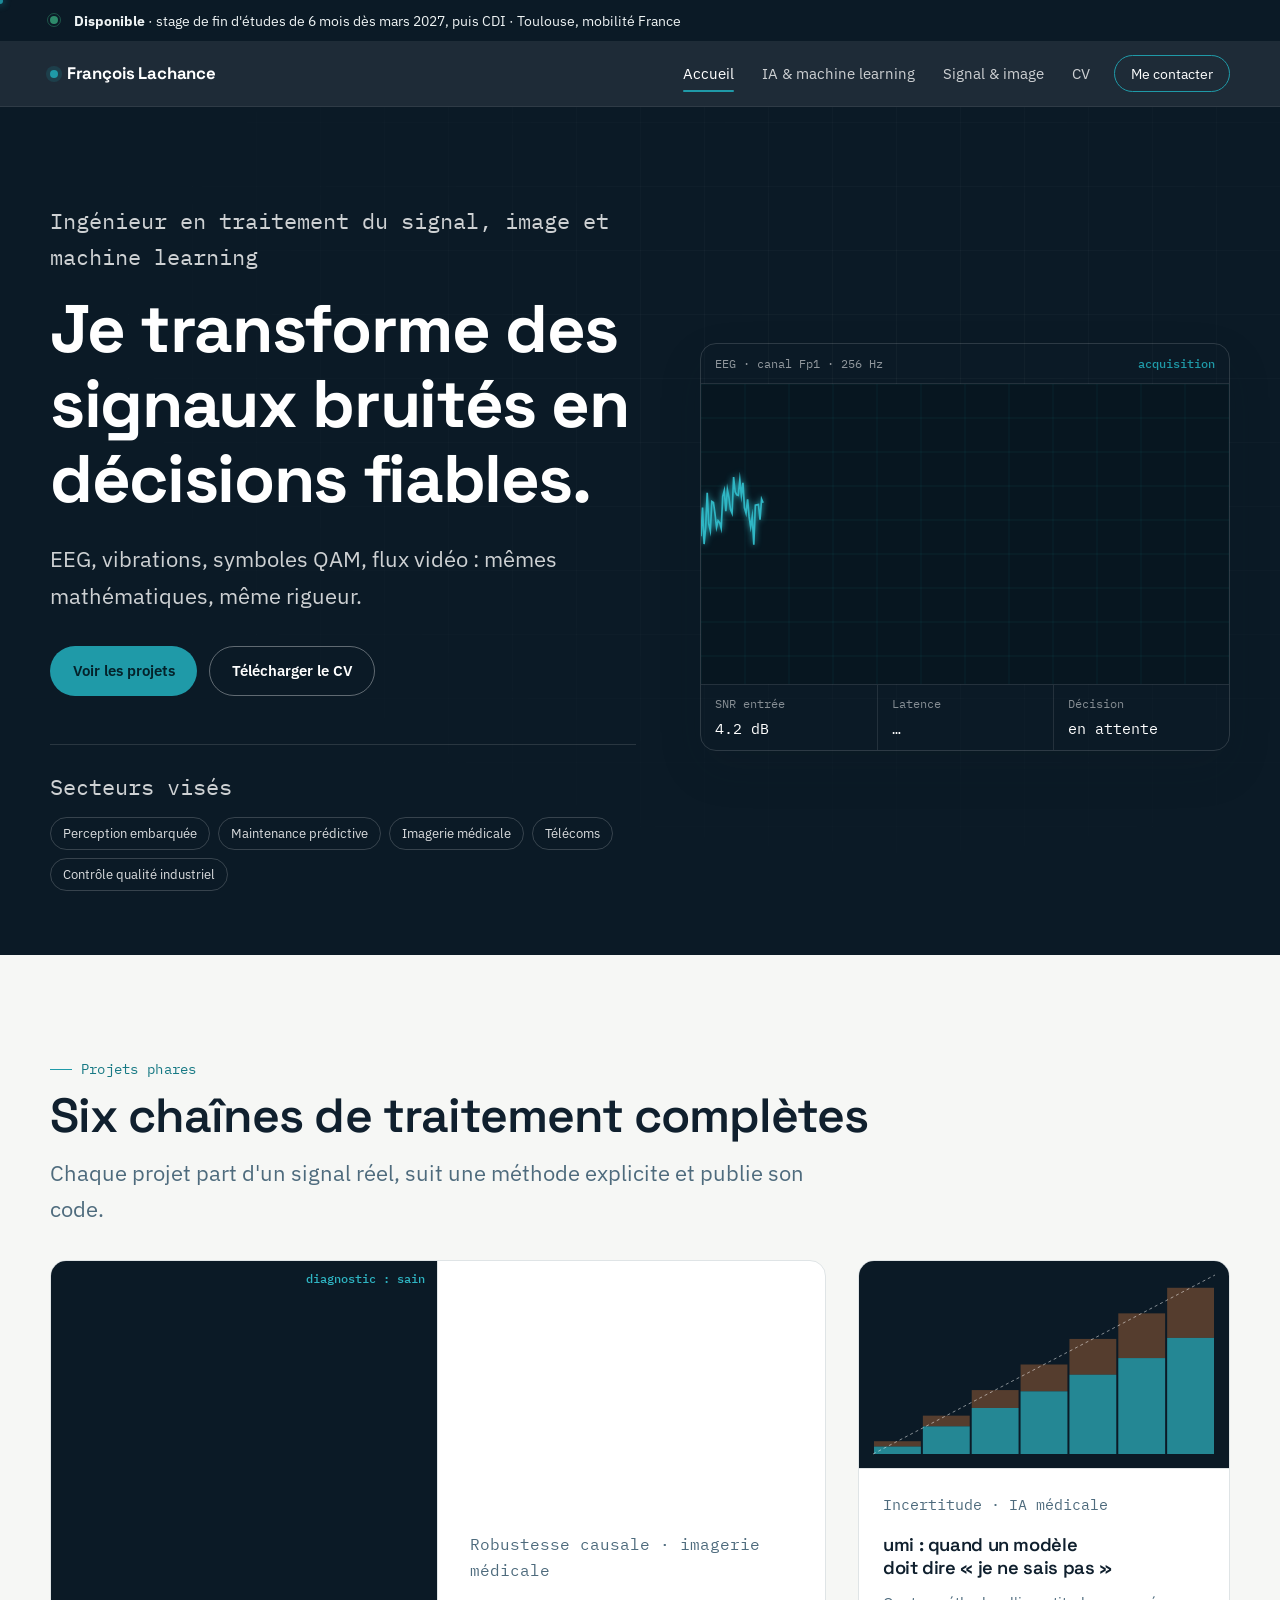
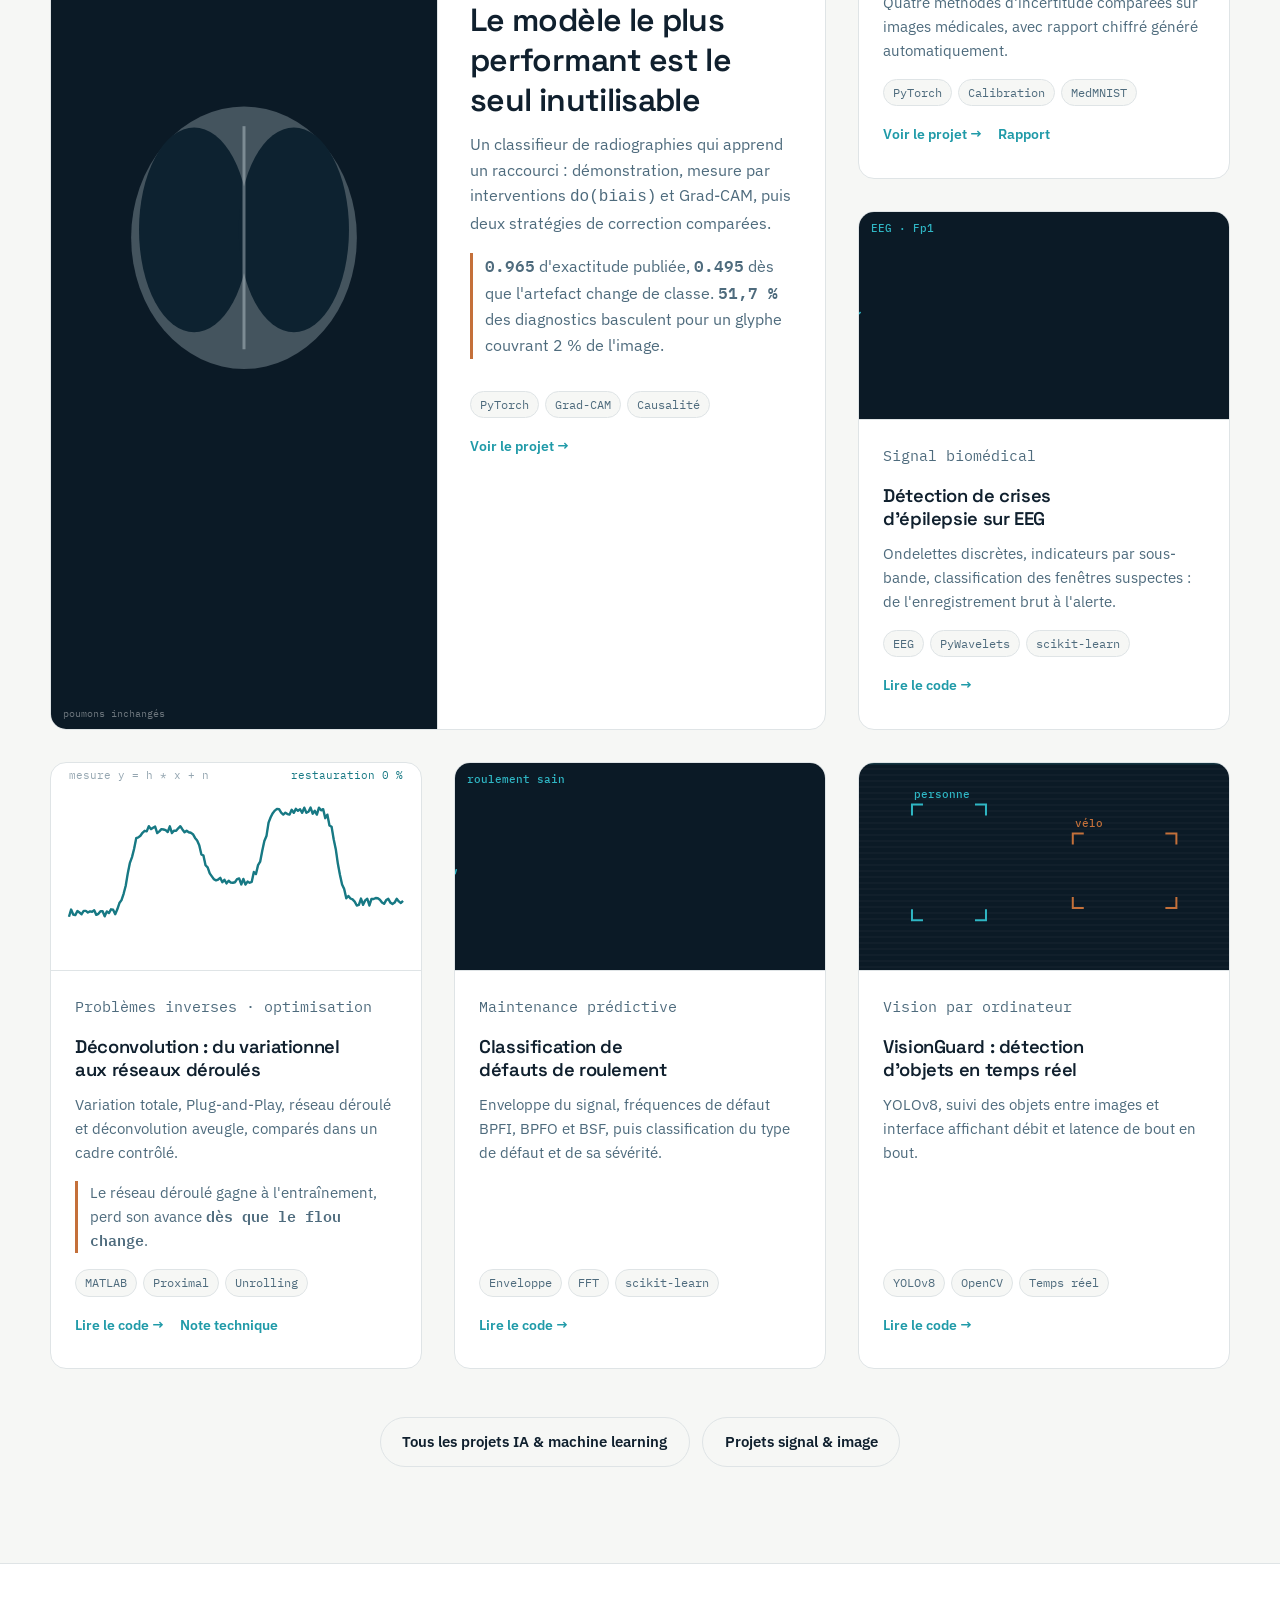
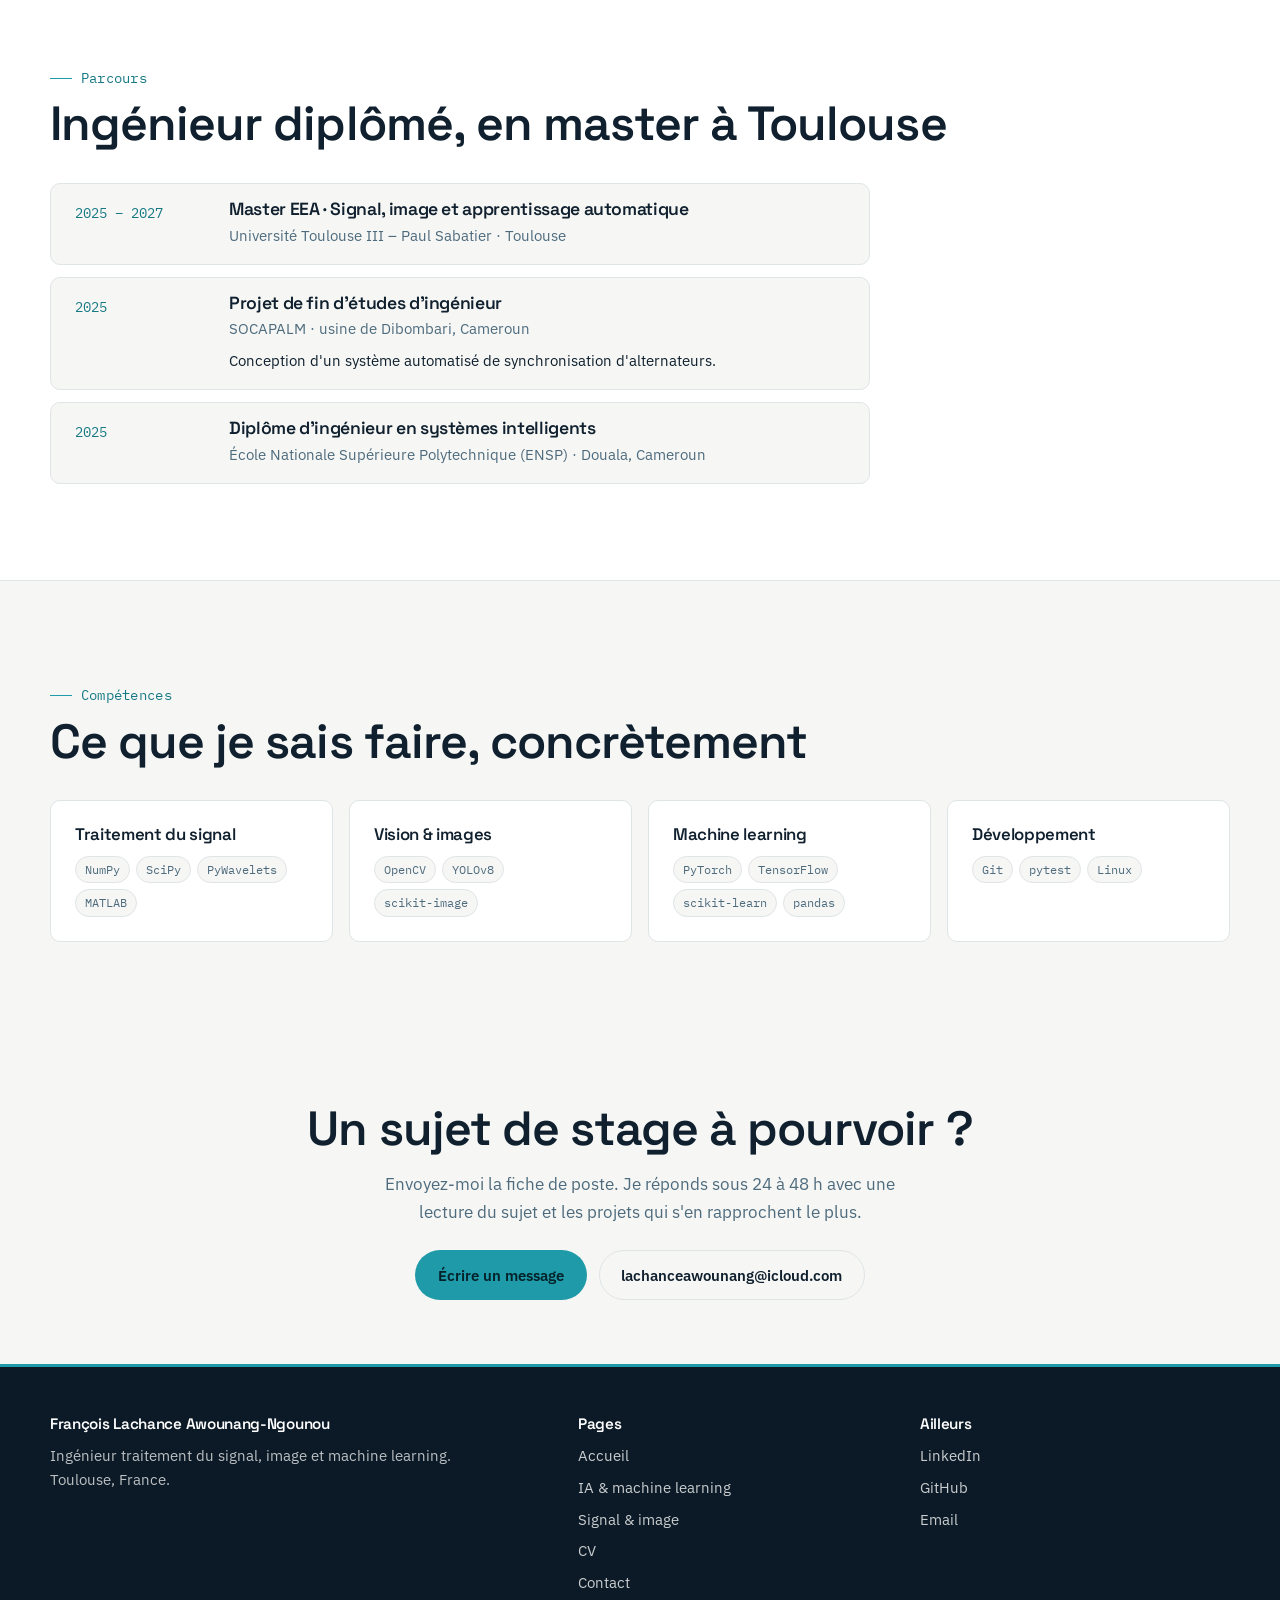
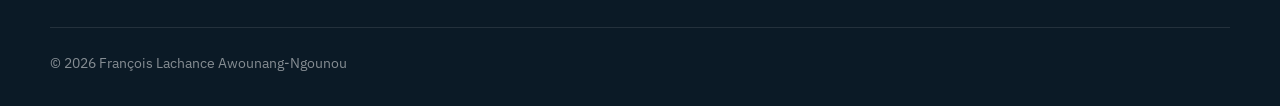
==== commit 564782c3: "page d'acceuil" ====
--- a/index.html
+++ b/index.html
@@ -7,24 +7,24 @@
 <title>François Lachance Awounang-Ngounou · Ingénieur signal, image &amp; machine learning</title>
 <meta name="description" content="Ingénieur traitement du signal, vision par ordinateur et machine learning basé à Toulouse. EEG, analyse vibratoire, télécoms numériques, YOLOv8. Recherche un stage de fin d'études puis un CDI.">
 <meta name="author" content="François Lachance Awounang-Ngounou">
-<link rel="canonical" href="https://lachance123-franccois.github.io/">
+<link rel="canonical" href="https://lachance123-franccois.github.io/lachancefrancois.github.io/">
 
 <meta property="og:type" content="website">
 <meta property="og:locale" content="fr_FR">
-<meta property="og:url" content="https://lachance123-franccois.github.io/">
+<meta property="og:url" content="https://lachance123-franccois.github.io/lachancefrancois.github.io/">
 <meta property="og:title" content="François Lachance Awounang-Ngounou · Ingénieur signal, image & machine learning">
 <meta property="og:description" content="Des signaux bruités aux décisions fiables : EEG, vibrations, télécoms, vision. Disponible pour un stage de fin d'études puis un CDI.">
-<meta property="og:image" content="https://lachance123-franccois.github.io/assets/og-cover.png">
+<meta property="og:image" content="https://lachance123-franccois.github.io/lachancefrancois.github.io/assets/og-cover.png">
 <meta name="twitter:card" content="summary_large_image">
 
 <link rel="icon" href="assets/favicon.svg" type="image/svg+xml">
 <link rel="apple-touch-icon" href="assets/icon-180.png">
 <link rel="manifest" href="manifest.json">
-<meta name="theme-color" content="#0b1a26">
+<meta name="theme-color" content="#0c2340">
 
 <link rel="preconnect" href="https://fonts.googleapis.com">
 <link rel="preconnect" href="https://fonts.gstatic.com" crossorigin>
-<link href="https://fonts.googleapis.com/css2?family=IBM+Plex+Mono:wght@400;500&family=IBM+Plex+Sans:wght@400;500;600&family=Space+Grotesk:wght@600;700&display=swap" rel="stylesheet">
+<link href="https://fonts.googleapis.com/css2?family=IBM+Plex+Mono:wght@400;500&family=IBM+Plex+Sans:wght@400;600&family=Space+Grotesk:wght@600;700&display=swap" rel="stylesheet">
 <link rel="stylesheet" href="css/theme.css">
 <script>document.documentElement.classList.add('js');</script>
 
@@ -34,7 +34,7 @@
   "@type": "Person",
   "name": "François Lachance Awounang-Ngounou",
   "jobTitle": "Ingénieur traitement du signal, image et machine learning",
-  "url": "https://lachance123-franccois.github.io/",
+  "url": "https://lachance123-franccois.github.io/lachancefrancois.github.io/",
   "email": "mailto:lachanceawounang@icloud.com",
   "address": { "@type": "PostalAddress", "addressLocality": "Toulouse", "addressCountry": "FR" },
   "knowsAbout": ["Traitement du signal", "Vision par ordinateur", "Machine learning", "Python", "MATLAB", "Traitement d'images"],
@@ -63,7 +63,7 @@
   }
   .scope {
     border: 1px solid rgba(255,255,255,.14); border-radius: var(--radius-lg);
-    background: #071620; overflow: hidden; box-shadow: var(--shadow-lg); margin: 0;
+    background: var(--scope-bg); overflow: hidden; box-shadow: var(--shadow-lg); margin: 0;
   }
   .scope__head {
     display: flex; justify-content: space-between; align-items: center;
@@ -87,7 +87,7 @@
   }
 
   /* ---------- En-têtes de section ---------- */
-  .section-head { margin-bottom: var(--sp-12); }
+  .section-head { margin-bottom: var(--sp-8); }
   .section-head h2 { margin-bottom: var(--sp-3); }
   .section-head .lede { margin: 0; }
   .section--alt { background: var(--paper-pure); border-block: 1px solid var(--rule); }
@@ -101,7 +101,7 @@
     transition: border-color var(--normal) var(--ease), box-shadow var(--normal) var(--ease), transform var(--normal) var(--ease);
   }
   .card:hover { border-color: var(--signal); box-shadow: var(--shadow-md); transform: translateY(-3px); }
-  .card__view { position: relative; background: var(--ink-900); aspect-ratio: 16 / 9; }
+  .card__view { position: relative; background: var(--viz-bg); color: var(--text-muted); aspect-ratio: 16 / 9; border-bottom: 1px solid var(--rule); }
   .card__view canvas { width: 100%; height: 100%; display: block; }
   .card__body { padding: var(--sp-6) var(--sp-6) var(--sp-8); display: flex; flex-direction: column; flex: 1; }
   .card__domain { font-family: var(--font-mono); font-size: .76rem; color: var(--signal-dim); margin: 0 0 var(--sp-2); }
@@ -118,7 +118,7 @@
 
   /* Carte vedette : deux colonnes sur grand écran */
   .card--feature { grid-column: span 2; grid-row: span 2; flex-direction: row; }
-  .card--feature .card__view { aspect-ratio: auto; flex: 0 0 50%; min-height: 300px; }
+  .card--feature .card__view { aspect-ratio: auto; flex: 0 0 50%; min-height: 300px; border-bottom: 0; border-right: 1px solid var(--rule); }
   .card--feature .card__body { padding: var(--sp-12) var(--sp-8); justify-content: center; }
   .card--feature .card__foot { margin-top: var(--sp-4); }
   .card--feature h3 { font-size: var(--step-2); }
@@ -127,7 +127,7 @@
   @media (max-width: 1040px) {
     .work { grid-template-columns: repeat(2, 1fr); gap: var(--sp-6); }
     .card--feature { grid-column: auto; grid-row: auto; flex-direction: column; }
-    .card--feature .card__view { aspect-ratio: 16 / 9; min-height: 0; flex: none; }
+    .card--feature .card__view { aspect-ratio: 16 / 9; min-height: 0; flex: none; border-right: 0; border-bottom: 1px solid var(--rule); }
     .card--feature .card__body { padding: var(--sp-6) var(--sp-6) var(--sp-8); justify-content: flex-start; }
     .card--feature h3 { font-size: 1.15rem; }
     .card--feature p { font-size: .93rem; }
@@ -135,43 +135,30 @@
   @media (max-width: 720px) { .work { grid-template-columns: 1fr; } }
   .work-more { margin: var(--sp-12) auto 0; max-width: none; display: flex; flex-wrap: wrap; justify-content: center; gap: var(--sp-3); }
 
-  /* ---------- Parcours : onglets ---------- */
-  .tabs { display: inline-flex; gap: 4px; padding: 4px; border-radius: 999px; background: var(--paper); border: 1px solid var(--rule); margin-bottom: var(--sp-8); }
-  .tabs button {
-    font: 600 .9rem var(--font-body); color: var(--text-muted);
-    background: none; border: 0; padding: .55rem 1.2rem; border-radius: 999px; cursor: pointer;
-  }
-  .tabs button[aria-selected="true"] { background: var(--ink-900); color: #fff; }
-  html:not(.js) .tabs { display: none; }
-  html.js .panel[hidden] { display: none; }
-  .timeline { list-style: none; margin: 0; padding: 0; display: grid; gap: var(--sp-4); max-width: 820px; }
+  /* ---------- Parcours ---------- */
+  .timeline { list-style: none; margin: 0; padding: 0; display: grid; gap: var(--sp-3); max-width: 820px; }
   .timeline li {
     display: grid; grid-template-columns: 130px 1fr; gap: var(--sp-6);
-    padding: var(--sp-6); border: 1px solid var(--rule); border-radius: var(--radius); background: var(--paper);
+    padding: var(--sp-4) var(--sp-6); border: 1px solid var(--rule); border-radius: var(--radius); background: var(--paper);
   }
   .timeline__when { font-family: var(--font-mono); font-size: .85rem; color: var(--signal-dim); padding-top: 2px; }
   .timeline h3 { font-size: 1.1rem; margin-bottom: var(--sp-1); }
   .timeline__where { font-size: .92rem; color: var(--text-muted); margin: 0; }
-  .timeline__what { font-size: .92rem; margin: var(--sp-3) 0 0; }
-  .panel + .panel { margin-top: var(--sp-8); }
-  html.js .panel + .panel { margin-top: 0; }
-  .panel__title { font-size: 1rem; margin-bottom: var(--sp-4); }
-  html.js .panel__title { display: none; }
+  .timeline__what { font-size: .92rem; margin: var(--sp-2) 0 0; }
   @media (max-width: 600px) { .timeline li { grid-template-columns: 1fr; gap: var(--sp-2); } }
 
   /* ---------- Compétences ---------- */
-  .skills { display: grid; grid-template-columns: repeat(3, 1fr); gap: var(--sp-6); }
+  .skills { display: grid; grid-template-columns: repeat(4, 1fr); gap: var(--sp-4); }
   @media (max-width: 1000px) { .skills { grid-template-columns: repeat(2, 1fr); } }
   @media (max-width: 640px) { .skills { grid-template-columns: 1fr; } }
-  .skills .skill { padding: var(--sp-8); }
-  .skills .skill h3 { font-size: 1.05rem; margin-bottom: var(--sp-2); }
-  .skills .skill p { margin-bottom: var(--sp-4); }
+  .skills .skill { padding: var(--sp-6); }
+  .skills .skill h3 { font-size: 1.05rem; margin-bottom: var(--sp-3); }
 
   /* ---------- Appel final ---------- */
-  .cta-band { background: var(--ink-800); color: #fff; padding-block: var(--sp-24); text-align: center; }
-  .cta-band h2 { color: #fff; }
-  .cta-band p { color: rgba(255,255,255,.75); margin-inline: auto; }
-  .cta-band .hero__actions { justify-content: center; }
+  .cta-band { background: var(--signal-tint); color: var(--text); padding-block: var(--sp-16); text-align: center; }
+  .cta-band::after { display: none; }
+  .cta-band p { color: var(--text-muted); margin-inline: auto; max-width: 52ch; }
+  .cta-band .hero__actions { justify-content: center; margin-top: var(--sp-6); }
 </style>
 </head>
 <body>
@@ -181,9 +168,7 @@
 <div class="availability">
   <div class="wrap availability__inner">
     <span class="pulse" aria-hidden="true"></span>
-    <span><strong>Disponible</strong> pour un stage de fin d'études de 6&nbsp;mois à partir de mars&nbsp;2027, puis un CDI.</span>
-    <span>Toulouse et mobilité France entière.</span>
-    <a href="assets/pdf/CV_Francois_Lachance.pdf" download>Télécharger le CV (PDF)</a>
+    <span><strong>Disponible</strong> · stage de fin d'études de 6&nbsp;mois dès mars&nbsp;2027, puis CDI · Toulouse, mobilité France</span>
   </div>
 </div>
 
@@ -216,8 +201,7 @@
         <h1>Je transforme des signaux bruités en décisions fiables.</h1>
         <p>
           EEG, vibrations, symboles QAM, flux vidéo&nbsp;: mêmes mathématiques,
-          même rigueur. Je conçois la chaîne complète, de l'acquisition jusqu'au
-          modèle qui décide.
+          même rigueur.
         </p>
         <div class="hero__actions">
           <a class="act act--signal" href="#projets">Voir les projets</a>
@@ -225,7 +209,7 @@
         </div>
 
         <div class="hero__seek">
-          <p class="hero__seek-label">Je cherche un stage, puis un CDI, en</p>
+          <p class="hero__seek-label">Secteurs visés</p>
           <ul class="chips">
             <li>Perception embarquée</li>
             <li>Maintenance prédictive</li>
@@ -317,7 +301,7 @@
               fenêtres suspectes&nbsp;: de l'enregistrement brut à l'alerte.
             </p>
             <div class="card__foot">
-              <ul class="tags"><li>Python</li><li>PyWavelets</li><li>scikit-learn</li></ul>
+              <ul class="tags"><li>EEG</li><li>PyWavelets</li><li>scikit-learn</li></ul>
               <div class="card__links">
                 <a href="https://github.com/lachance123-franccois/detection-par-ondelette-des-epilepsie" target="_blank" rel="noopener">Lire le code →</a>
               </div>
@@ -358,7 +342,7 @@
               classification du type de défaut et de sa sévérité.
             </p>
             <div class="card__foot">
-              <ul class="tags"><li>Python</li><li>FFT</li><li>scikit-learn</li></ul>
+              <ul class="tags"><li>Enveloppe</li><li>FFT</li><li>scikit-learn</li></ul>
               <div class="card__links">
                 <a href="https://github.com/lachance123-franccois/clasification-defaut-de-roulement-" target="_blank" rel="noopener">Lire le code →</a>
               </div>
@@ -376,7 +360,7 @@
               et latence de bout en bout.
             </p>
             <div class="card__foot">
-              <ul class="tags"><li>Python</li><li>YOLOv8</li><li>OpenCV</li></ul>
+              <ul class="tags"><li>YOLOv8</li><li>OpenCV</li><li>Temps réel</li></ul>
               <div class="card__links">
                 <a href="https://github.com/lachance123-franccois/VisionGuard" target="_blank" rel="noopener">Lire le code →</a>
               </div>
@@ -399,47 +383,32 @@
       <div class="section-head">
         <p class="eyebrow">Parcours</p>
         <h2>Ingénieur diplômé, en master à Toulouse</h2>
-        <p class="lede">Une formation d'ingénieur en systèmes intelligents, un projet industriel de terrain, puis une spécialisation en signal, image et apprentissage.</p>
-      </div>
-
-      <div class="tabs" role="tablist" aria-label="Parcours">
-        <button type="button" role="tab" id="tab-form" aria-controls="panel-form" aria-selected="true">Formation</button>
-        <button type="button" role="tab" id="tab-exp" aria-controls="panel-exp" aria-selected="false" tabindex="-1">Expérience</button>
-      </div>
-
-      <div class="panel" id="panel-form" role="tabpanel" aria-labelledby="tab-form">
-        <h3 class="panel__title">Formation</h3>
-        <ol class="timeline">
-          <li>
-            <span class="timeline__when">2025 – 2027</span>
-            <div>
-              <h3>Master EEA · Signal, image et apprentissage automatique</h3>
-              <p class="timeline__where">Université Toulouse III – Paul Sabatier · Toulouse</p>
-            </div>
-          </li>
-          <li>
-            <span class="timeline__when">2025</span>
-            <div>
-              <h3>Diplôme d'ingénieur en systèmes intelligents</h3>
-              <p class="timeline__where">École Nationale Supérieure Polytechnique (ENSP) · Douala, Cameroun</p>
-            </div>
-          </li>
-        </ol>
-      </div>
-
-      <div class="panel" id="panel-exp" role="tabpanel" aria-labelledby="tab-exp">
-        <h3 class="panel__title">Expérience</h3>
-        <ol class="timeline">
-          <li>
-            <span class="timeline__when">2025</span>
-            <div>
-              <h3>Projet de fin d'études d'ingénieur</h3>
-              <p class="timeline__where">SOCAPALM · usine de Dibombari, Cameroun</p>
-              <p class="timeline__what">Conception d'un système automatisé de synchronisation d'alternateurs.</p>
-            </div>
-          </li>
-        </ol>
-      </div>
+      </div>
+
+      <ol class="timeline">
+        <li>
+          <span class="timeline__when">2025 – 2027</span>
+          <div>
+            <h3>Master EEA · Signal, image et apprentissage automatique</h3>
+            <p class="timeline__where">Université Toulouse III – Paul Sabatier · Toulouse</p>
+          </div>
+        </li>
+        <li>
+          <span class="timeline__when">2025</span>
+          <div>
+            <h3>Projet de fin d'études d'ingénieur</h3>
+            <p class="timeline__where">SOCAPALM · usine de Dibombari, Cameroun</p>
+            <p class="timeline__what">Conception d'un système automatisé de synchronisation d'alternateurs.</p>
+          </div>
+        </li>
+        <li>
+          <span class="timeline__when">2025</span>
+          <div>
+            <h3>Diplôme d'ingénieur en systèmes intelligents</h3>
+            <p class="timeline__where">École Nationale Supérieure Polytechnique (ENSP) · Douala, Cameroun</p>
+          </div>
+        </li>
+      </ol>
     </div>
   </section>
 
@@ -454,33 +423,19 @@
       <div class="skills">
         <div class="skill">
           <h3>Traitement du signal</h3>
-          <p>Filtrage, analyse spectrale, ondelettes, déconvolution et problèmes inverses.</p>
           <ul class="tags"><li>NumPy</li><li>SciPy</li><li>PyWavelets</li><li>MATLAB</li></ul>
         </div>
         <div class="skill">
           <h3>Vision &amp; images</h3>
-          <p>Segmentation, détection et suivi d'objets, traitement temps réel de flux vidéo.</p>
           <ul class="tags"><li>OpenCV</li><li>YOLOv8</li><li>scikit-image</li></ul>
         </div>
         <div class="skill">
           <h3>Machine learning</h3>
-          <p>Classification, séries temporelles, CNN et RNN, évaluation sans fuite de données.</p>
           <ul class="tags"><li>PyTorch</li><li>TensorFlow</li><li>scikit-learn</li><li>pandas</li></ul>
         </div>
         <div class="skill">
           <h3>Développement</h3>
-          <p>Code Python structuré et testé, notebooks reproductibles, documentation claire.</p>
           <ul class="tags"><li>Git</li><li>pytest</li><li>Linux</li></ul>
-        </div>
-        <div class="skill">
-          <h3>Mathématiques appliquées</h3>
-          <p>Probabilités, algèbre linéaire, optimisation et estimation&nbsp;: de quoi déboguer un modèle plutôt que l'essayer au hasard.</p>
-          <ul class="tags"><li>Optimisation convexe</li><li>Régularisation</li><li>Statistiques</li></ul>
-        </div>
-        <div class="skill">
-          <h3>Langues</h3>
-          <p>Français, langue de travail. Anglais, lecture scientifique et technique au quotidien.</p>
-          <ul class="tags"><li>FR</li><li>EN</li></ul>
         </div>
       </div>
     </div>
@@ -490,13 +445,13 @@
   <section class="cta-band">
     <div class="wrap">
       <h2>Un sujet de stage à pourvoir&nbsp;?</h2>
-      <p style="max-width: 52ch;">
-        Envoyez-moi la fiche de poste. Je réponds sous 24&nbsp;h avec une lecture
+      <p>
+        Envoyez-moi la fiche de poste. Je réponds sous 24 à 48&nbsp;h avec une lecture
         du sujet et les projets qui s'en rapprochent le plus.
       </p>
       <div class="hero__actions">
         <a class="act act--signal" href="contact.html">Écrire un message</a>
-        <a class="act act--onDark" href="mailto:lachanceawounang@icloud.com">lachanceawounang@icloud.com</a>
+        <a class="act act--ghost" href="mailto:lachanceawounang@icloud.com">lachanceawounang@icloud.com</a>
       </div>
     </div>
   </section>
@@ -538,31 +493,6 @@
 <button class="to-top" id="toTop" type="button" aria-label="Revenir en haut de la page">↑</button>
 
 <script src="js/main.js" defer></script>
-<script>
-/* Onglets du parcours (Formation / Expérience), navigables au clavier */
-(function () {
-  var tabs = Array.prototype.slice.call(document.querySelectorAll('[role="tab"]'));
-  if (!tabs.length) return;
-  function select(tab) {
-    tabs.forEach(function (t) {
-      var on = t === tab;
-      t.setAttribute('aria-selected', on);
-      t.tabIndex = on ? 0 : -1;
-      document.getElementById(t.getAttribute('aria-controls')).hidden = !on;
-    });
-  }
-  tabs.forEach(function (t, i) {
-    t.addEventListener('click', function () { select(t); });
-    t.addEventListener('keydown', function (e) {
-      if (e.key !== 'ArrowRight' && e.key !== 'ArrowLeft') return;
-      var n = tabs[(i + (e.key === 'ArrowRight' ? 1 : tabs.length - 1)) % tabs.length];
-      select(n); n.focus();
-    });
-  });
-  select(tabs[0]);
-})();
-</script>
-
 <script>
 /* Animation du projet de déconvolution : mesure floue -> restauration progressive */
 (function () {
@@ -585,7 +515,7 @@
     y.push(acc + (rnd() - .5) * .05);
   }
   var root = getComputedStyle(document.documentElement);
-  var accent = (root.getPropertyValue('--signal') || '').trim() || '#3ad6a3';
+  var accent = (root.getPropertyValue('--signal-dim') || '').trim() || '#0e7490';
   var reduce = window.matchMedia && window.matchMedia('(prefers-reduced-motion: reduce)').matches;
   var W = 0, H = 0, running = false, t0 = 0;
 
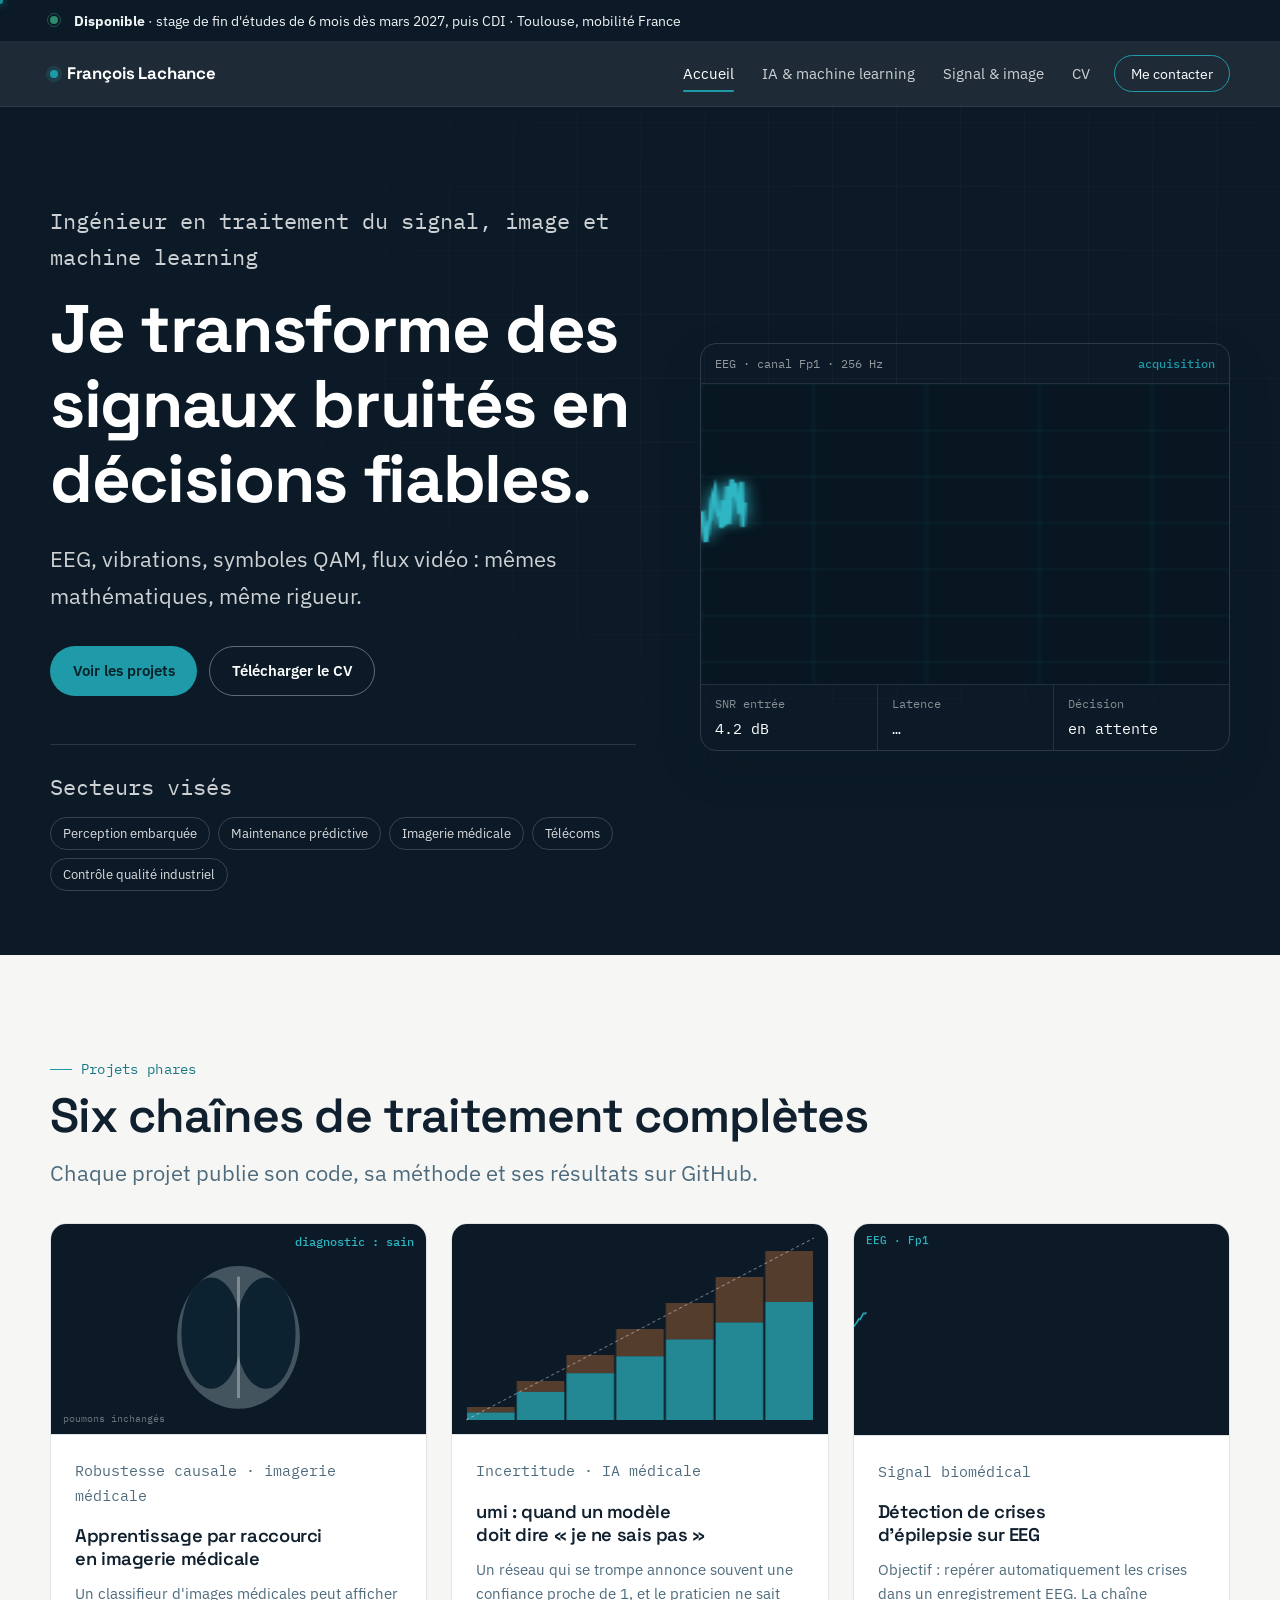
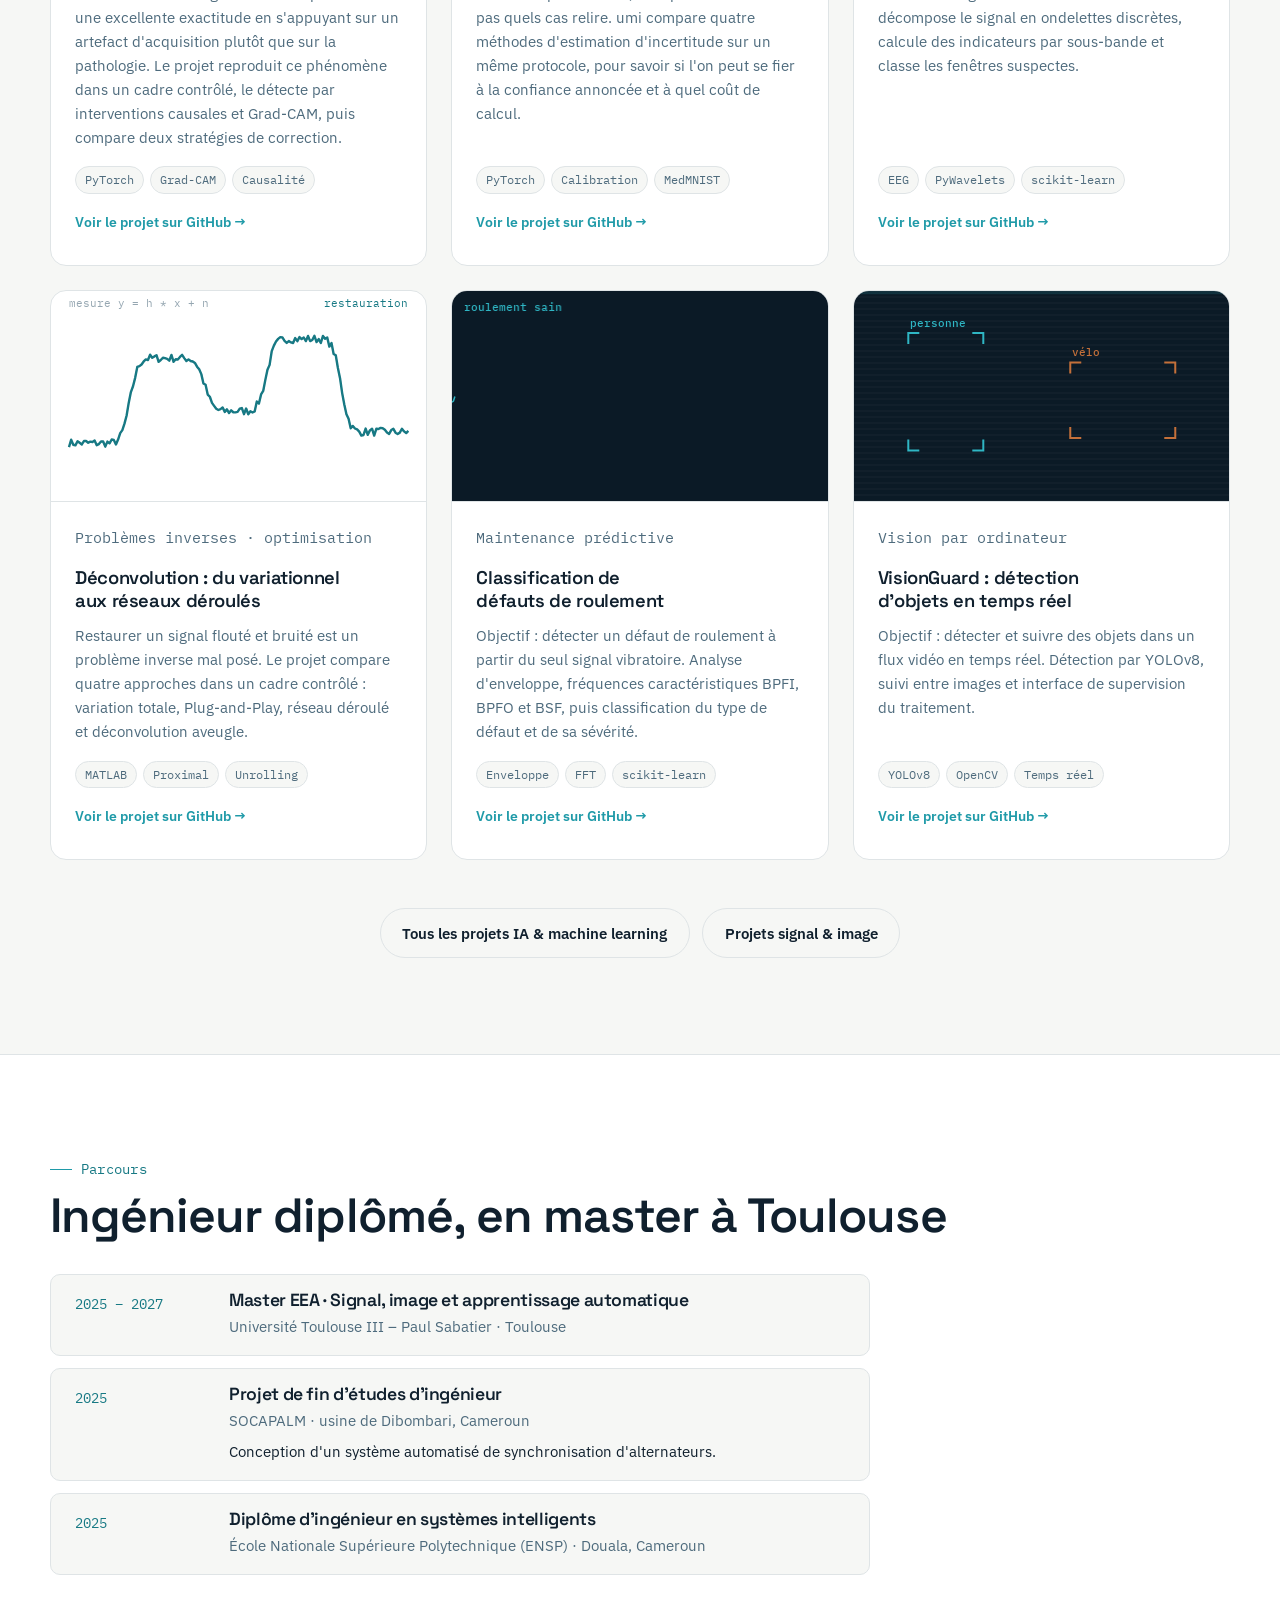
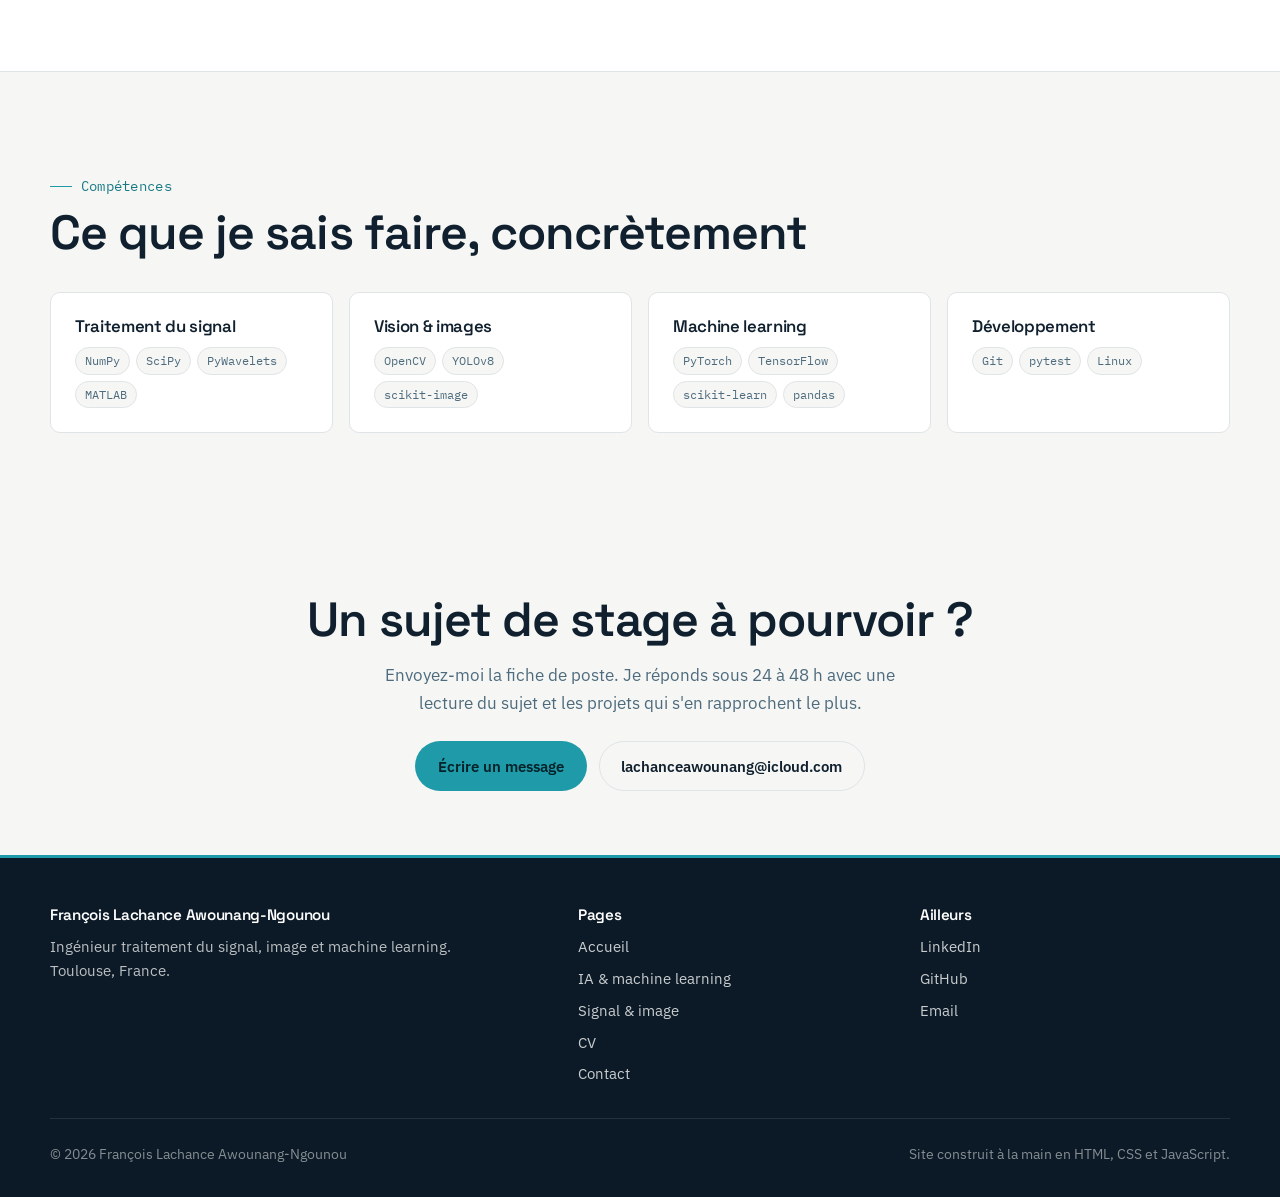
==== commit 9d7cdd63: "page d'acceuil" ====
--- a/index.html
+++ b/index.html
@@ -93,7 +93,7 @@
   .section--alt { background: var(--paper-pure); border-block: 1px solid var(--rule); }
 
   /* ---------- Projets : grille de cartes ---------- */
-  .work { display: grid; grid-template-columns: repeat(3, 1fr); gap: var(--sp-8); }
+  .work { display: grid; grid-template-columns: repeat(3, 1fr); gap: var(--sp-6); }
   .card {
     display: flex; flex-direction: column;
     background: var(--paper-pure); border: 1px solid var(--rule);
@@ -107,30 +107,12 @@
   .card__domain { font-family: var(--font-mono); font-size: .76rem; color: var(--signal-dim); margin: 0 0 var(--sp-2); }
   .card h3 { font-size: 1.15rem; line-height: 1.25; margin-bottom: var(--sp-3); }
   .card p { font-size: .93rem; color: var(--text-muted); margin-bottom: var(--sp-4); }
-  .card__key {
-    font-size: .88rem; color: var(--text); margin-bottom: var(--sp-6);
-    padding-left: var(--sp-3); border-left: 3px solid var(--detect);
-  }
-  .card__key strong { font-family: var(--font-mono); font-weight: 600; }
   .card__foot { margin-top: auto; display: flex; flex-direction: column; gap: var(--sp-4); }
   .card__links { display: flex; flex-wrap: wrap; gap: var(--sp-2) var(--sp-4); }
   .card__links a { font-weight: 600; font-size: .9rem; }
 
-  /* Carte vedette : deux colonnes sur grand écran */
-  .card--feature { grid-column: span 2; grid-row: span 2; flex-direction: row; }
-  .card--feature .card__view { aspect-ratio: auto; flex: 0 0 50%; min-height: 300px; border-bottom: 0; border-right: 1px solid var(--rule); }
-  .card--feature .card__body { padding: var(--sp-12) var(--sp-8); justify-content: center; }
-  .card--feature .card__foot { margin-top: var(--sp-4); }
-  .card--feature h3 { font-size: var(--step-2); }
-  .card--feature p { font-size: 1rem; }
-
   @media (max-width: 1040px) {
     .work { grid-template-columns: repeat(2, 1fr); gap: var(--sp-6); }
-    .card--feature { grid-column: auto; grid-row: auto; flex-direction: column; }
-    .card--feature .card__view { aspect-ratio: 16 / 9; min-height: 0; flex: none; border-right: 0; border-bottom: 1px solid var(--rule); }
-    .card--feature .card__body { padding: var(--sp-6) var(--sp-6) var(--sp-8); justify-content: flex-start; }
-    .card--feature h3 { font-size: 1.15rem; }
-    .card--feature p { font-size: .93rem; }
   }
   @media (max-width: 720px) { .work { grid-template-columns: 1fr; } }
   .work-more { margin: var(--sp-12) auto 0; max-width: none; display: flex; flex-wrap: wrap; justify-content: center; gap: var(--sp-3); }
@@ -242,32 +224,22 @@
       <div class="section-head">
         <p class="eyebrow">Projets phares</p>
         <h2>Six chaînes de traitement complètes</h2>
-        <p class="lede">Chaque projet part d'un signal réel, suit une méthode explicite et publie son code.</p>
+        <p class="lede">Chaque projet publie son code, sa méthode et ses résultats sur GitHub.</p>
       </div>
 
       <div class="work">
 
-        <article class="card card--feature reveal">
-          <div class="card__view">
-            <canvas id="viz-shortcut" role="img"
-                    aria-label="Animation : un glyphe apparaît dans le coin d'une radiographie, le diagnostic du modèle bascule de sain à malade alors que les poumons n'ont pas changé."></canvas>
-          </div>
+        <article class="card reveal">
+          <div class="card__view"><canvas id="viz-shortcut" aria-hidden="true"></canvas></div>
           <div class="card__body">
             <p class="card__domain">Robustesse causale · imagerie médicale</p>
-            <h3>Le modèle le plus performant est le seul inutilisable</h3>
-            <p>
-              Un classifieur de radiographies qui apprend un raccourci&nbsp;: démonstration,
-              mesure par interventions <code>do(biais)</code> et Grad-CAM, puis deux
-              stratégies de correction comparées.
-            </p>
-            <p class="card__key">
-              <strong>0.965</strong> d'exactitude publiée, <strong>0.495</strong> dès que
-              l'artefact change de classe. <strong>51,7&nbsp;%</strong> des diagnostics
-              basculent pour un glyphe couvrant 2&nbsp;% de l'image.
-            </p>
+            <h3>Apprentissage par raccourci en imagerie médicale</h3>
+            <p>Un classifieur d'images médicales peut afficher une excellente exactitude en s'appuyant sur un artefact d'acquisition plutôt que sur la pathologie. Le projet reproduit ce phénomène dans un cadre contrôlé, le détecte par interventions causales et Grad-CAM, puis compare deux stratégies de correction.</p>
             <div class="card__foot">
               <ul class="tags"><li>PyTorch</li><li>Grad-CAM</li><li>Causalité</li></ul>
-              <div class="card__links"><a href="machine-learning.html">Voir le projet →</a></div>
+              <div class="card__links">
+                <a href="https://github.com/lachance123-franccois/shortcut-audit" target="_blank" rel="noopener">Voir le projet sur GitHub →</a>
+              </div>
             </div>
           </div>
         </article>
@@ -277,15 +249,11 @@
           <div class="card__body">
             <p class="card__domain">Incertitude · IA médicale</p>
             <h3>umi&nbsp;: quand un modèle doit dire «&nbsp;je ne sais pas&nbsp;»</h3>
-            <p>
-              Quatre méthodes d'incertitude comparées sur images médicales, avec
-              rapport chiffré généré automatiquement.
-            </p>
+            <p>Un réseau qui se trompe annonce souvent une confiance proche de 1, et le praticien ne sait pas quels cas relire. umi compare quatre méthodes d'estimation d'incertitude sur un même protocole, pour savoir si l'on peut se fier à la confiance annoncée et à quel coût de calcul.</p>
             <div class="card__foot">
               <ul class="tags"><li>PyTorch</li><li>Calibration</li><li>MedMNIST</li></ul>
               <div class="card__links">
-                <a href="machine-learning.html">Voir le projet →</a>
-                <a href="assets/pdf/AWOUNANG_incertitude_imagerie_medicale.pdf" target="_blank" rel="noopener">Rapport</a>
+                <a href="https://github.com/lachance123-franccois/uncertainty-aware-medical-imaging" target="_blank" rel="noopener">Voir le projet sur GitHub →</a>
               </div>
             </div>
           </div>
@@ -296,37 +264,26 @@
           <div class="card__body">
             <p class="card__domain">Signal biomédical</p>
             <h3>Détection de crises d'épilepsie sur EEG</h3>
-            <p>
-              Ondelettes discrètes, indicateurs par sous-bande, classification des
-              fenêtres suspectes&nbsp;: de l'enregistrement brut à l'alerte.
-            </p>
+            <p>Objectif&nbsp;: repérer automatiquement les crises dans un enregistrement EEG. La chaîne décompose le signal en ondelettes discrètes, calcule des indicateurs par sous-bande et classe les fenêtres suspectes.</p>
             <div class="card__foot">
               <ul class="tags"><li>EEG</li><li>PyWavelets</li><li>scikit-learn</li></ul>
               <div class="card__links">
-                <a href="https://github.com/lachance123-franccois/detection-par-ondelette-des-epilepsie" target="_blank" rel="noopener">Lire le code →</a>
+                <a href="https://github.com/lachance123-franccois/detection-par-ondelette-des-epilepsie" target="_blank" rel="noopener">Voir le projet sur GitHub →</a>
               </div>
             </div>
           </div>
         </article>
 
         <article class="card reveal">
-          <div class="card__view">
-            <canvas id="viz-deconv" role="img"
-                    aria-label="Animation : un signal en marches, flouté et bruité, est progressivement restauré jusqu'à retrouver ses sauts nets."></canvas>
-          </div>
+          <div class="card__view"><canvas id="viz-deconv" aria-hidden="true"></canvas></div>
           <div class="card__body">
             <p class="card__domain">Problèmes inverses · optimisation</p>
             <h3>Déconvolution&nbsp;: du variationnel aux réseaux déroulés</h3>
-            <p>
-              Variation totale, Plug-and-Play, réseau déroulé et déconvolution aveugle,
-              comparés dans un cadre contrôlé.
-            </p>
-            <p class="card__key">Le réseau déroulé gagne à l'entraînement, perd son avance <strong>dès que le flou change</strong>.</p>
+            <p>Restaurer un signal flouté et bruité est un problème inverse mal posé. Le projet compare quatre approches dans un cadre contrôlé&nbsp;: variation totale, Plug-and-Play, réseau déroulé et déconvolution aveugle.</p>
             <div class="card__foot">
               <ul class="tags"><li>MATLAB</li><li>Proximal</li><li>Unrolling</li></ul>
               <div class="card__links">
-                <a href="https://github.com/lachance123-franccois/deconvolution-variational-to-unrolled" target="_blank" rel="noopener">Lire le code →</a>
-                <a href="assets/pdf/note_technique_deconvolution.pdf" target="_blank" rel="noopener">Note technique</a>
+                <a href="https://github.com/lachance123-franccois/deconvolution-variational-to-unrolled" target="_blank" rel="noopener">Voir le projet sur GitHub →</a>
               </div>
             </div>
           </div>
@@ -337,14 +294,11 @@
           <div class="card__body">
             <p class="card__domain">Maintenance prédictive</p>
             <h3>Classification de défauts de roulement</h3>
-            <p>
-              Enveloppe du signal, fréquences de défaut BPFI, BPFO et BSF, puis
-              classification du type de défaut et de sa sévérité.
-            </p>
+            <p>Objectif&nbsp;: détecter un défaut de roulement à partir du seul signal vibratoire. Analyse d'enveloppe, fréquences caractéristiques BPFI, BPFO et BSF, puis classification du type de défaut et de sa sévérité.</p>
             <div class="card__foot">
               <ul class="tags"><li>Enveloppe</li><li>FFT</li><li>scikit-learn</li></ul>
               <div class="card__links">
-                <a href="https://github.com/lachance123-franccois/clasification-defaut-de-roulement-" target="_blank" rel="noopener">Lire le code →</a>
+                <a href="https://github.com/lachance123-franccois/clasification-defaut-de-roulement-" target="_blank" rel="noopener">Voir le projet sur GitHub →</a>
               </div>
             </div>
           </div>
@@ -355,14 +309,11 @@
           <div class="card__body">
             <p class="card__domain">Vision par ordinateur</p>
             <h3>VisionGuard&nbsp;: détection d'objets en temps réel</h3>
-            <p>
-              YOLOv8, suivi des objets entre images et interface affichant débit
-              et latence de bout en bout.
-            </p>
+            <p>Objectif&nbsp;: détecter et suivre des objets dans un flux vidéo en temps réel. Détection par YOLOv8, suivi entre images et interface de supervision du traitement.</p>
             <div class="card__foot">
               <ul class="tags"><li>YOLOv8</li><li>OpenCV</li><li>Temps réel</li></ul>
               <div class="card__links">
-                <a href="https://github.com/lachance123-franccois/VisionGuard" target="_blank" rel="noopener">Lire le code →</a>
+                <a href="https://github.com/lachance123-franccois/VisionGuard" target="_blank" rel="noopener">Voir le projet sur GitHub →</a>
               </div>
             </div>
           </div>
@@ -486,6 +437,7 @@
     </div>
     <div class="site-foot__base">
       <span>© 2026 François Lachance Awounang-Ngounou</span>
+      <span>Site construit à la main en HTML, CSS et JavaScript.</span>
     </div>
   </div>
 </footer>
@@ -545,7 +497,7 @@
     ctx.font = '11px "IBM Plex Mono", monospace';
     ctx.fillStyle = ink; ctx.globalAlpha = .6; ctx.fillText('mesure y = h * x + n', 18, 16);
     ctx.globalAlpha = 1; ctx.fillStyle = accent;
-    var lbl = 'restauration ' + Math.round(e * 100) + ' %';
+    var lbl = 'restauration';
     ctx.fillText(lbl, W - 18 - ctx.measureText(lbl).width, 16);
   }
   function loop(ts) {
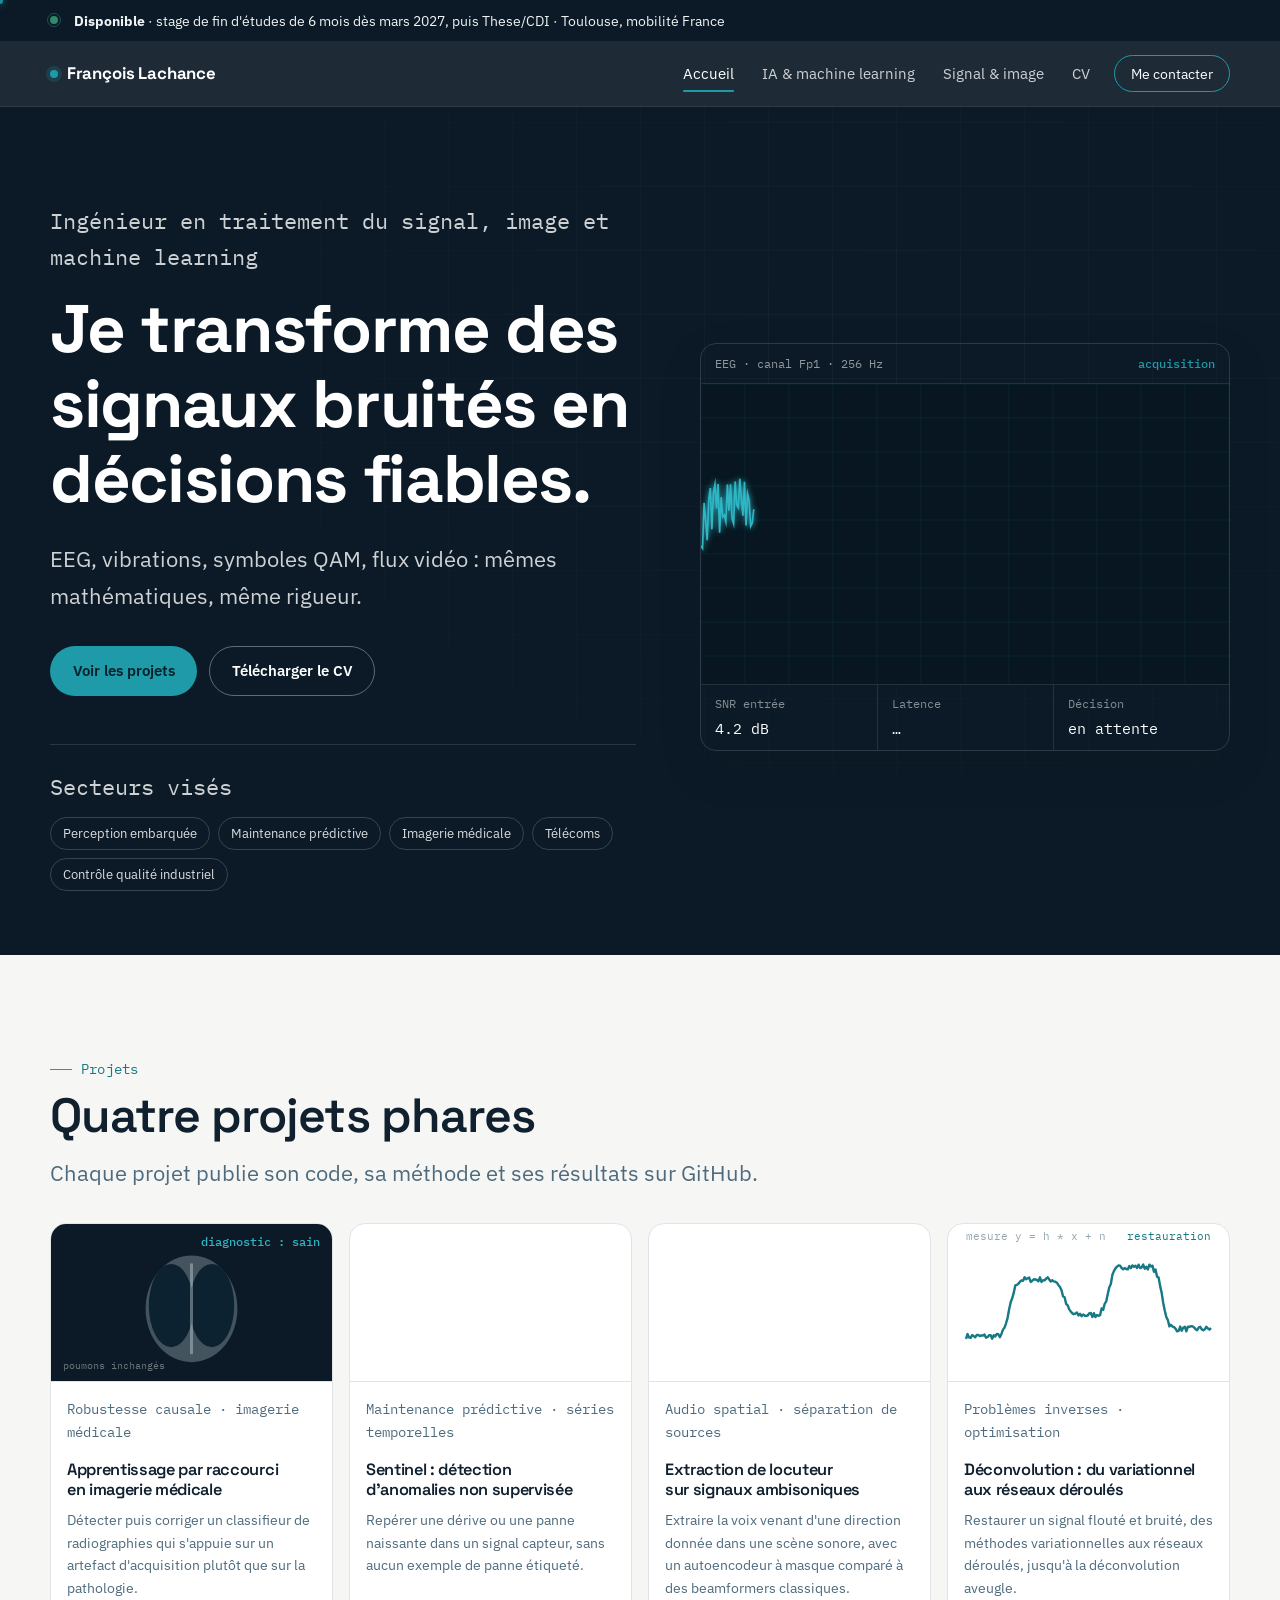
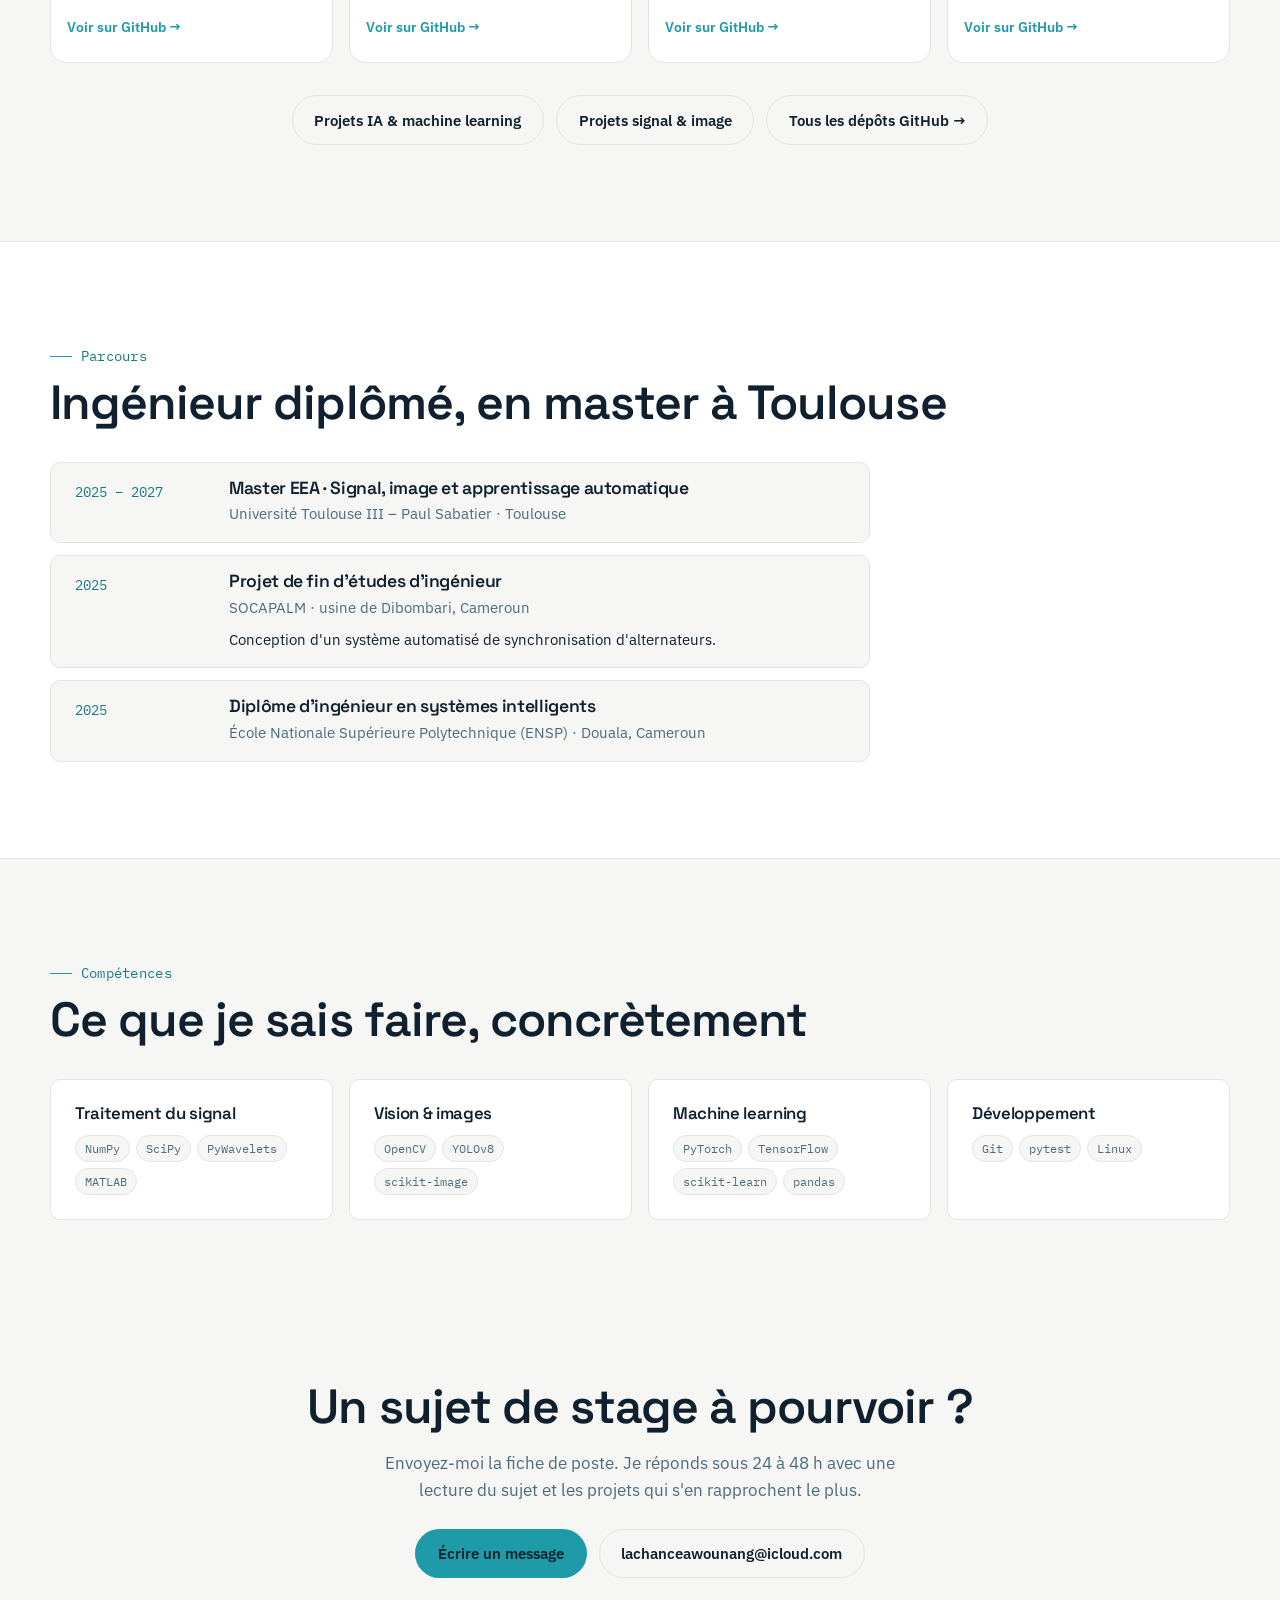
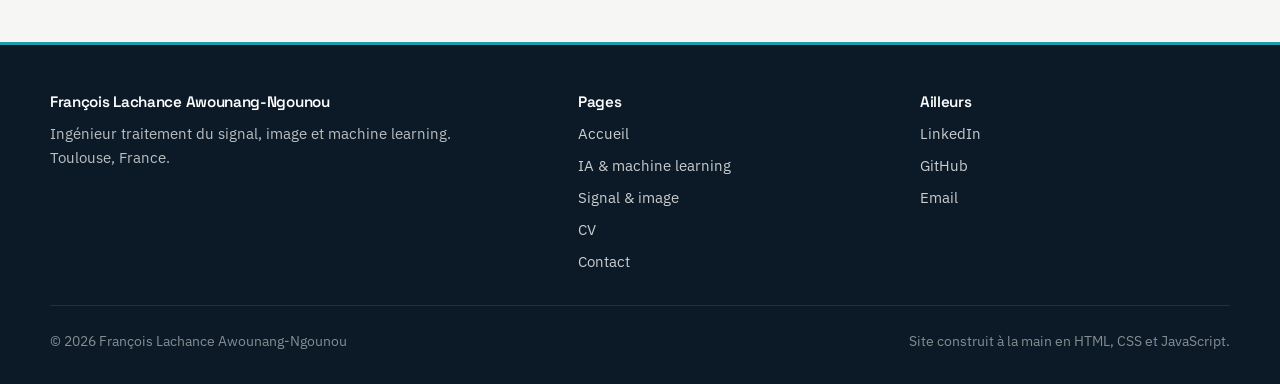
==== commit 73e9e1d1: "page d'acceuil" ====
--- a/index.html
+++ b/index.html
@@ -93,7 +93,7 @@
   .section--alt { background: var(--paper-pure); border-block: 1px solid var(--rule); }
 
   /* ---------- Projets : grille de cartes ---------- */
-  .work { display: grid; grid-template-columns: repeat(3, 1fr); gap: var(--sp-6); }
+  .work { display: grid; grid-template-columns: repeat(4, 1fr); gap: var(--sp-4); }
   .card {
     display: flex; flex-direction: column;
     background: var(--paper-pure); border: 1px solid var(--rule);
@@ -103,19 +103,19 @@
   .card:hover { border-color: var(--signal); box-shadow: var(--shadow-md); transform: translateY(-3px); }
   .card__view { position: relative; background: var(--viz-bg); color: var(--text-muted); aspect-ratio: 16 / 9; border-bottom: 1px solid var(--rule); }
   .card__view canvas { width: 100%; height: 100%; display: block; }
-  .card__body { padding: var(--sp-6) var(--sp-6) var(--sp-8); display: flex; flex-direction: column; flex: 1; }
-  .card__domain { font-family: var(--font-mono); font-size: .76rem; color: var(--signal-dim); margin: 0 0 var(--sp-2); }
-  .card h3 { font-size: 1.15rem; line-height: 1.25; margin-bottom: var(--sp-3); }
-  .card p { font-size: .93rem; color: var(--text-muted); margin-bottom: var(--sp-4); }
+  .card__body { padding: var(--sp-4) var(--sp-4) var(--sp-6); display: flex; flex-direction: column; flex: 1; }
+  .card__domain { font-family: var(--font-mono); font-size: .72rem; color: var(--signal-dim); margin: 0 0 var(--sp-2); }
+  .card h3 { font-size: 1.02rem; line-height: 1.25; margin-bottom: var(--sp-2); }
+  .card p { font-size: .88rem; color: var(--text-muted); margin-bottom: var(--sp-4); }
   .card__foot { margin-top: auto; display: flex; flex-direction: column; gap: var(--sp-4); }
   .card__links { display: flex; flex-wrap: wrap; gap: var(--sp-2) var(--sp-4); }
-  .card__links a { font-weight: 600; font-size: .9rem; }
+  .card__links a { font-weight: 600; font-size: .86rem; }
 
   @media (max-width: 1040px) {
-    .work { grid-template-columns: repeat(2, 1fr); gap: var(--sp-6); }
-  }
-  @media (max-width: 720px) { .work { grid-template-columns: 1fr; } }
-  .work-more { margin: var(--sp-12) auto 0; max-width: none; display: flex; flex-wrap: wrap; justify-content: center; gap: var(--sp-3); }
+    .work { grid-template-columns: repeat(2, 1fr); }
+  }
+  @media (max-width: 600px) { .work { grid-template-columns: 1fr; } }
+  .work-more { margin: var(--sp-8) auto 0; max-width: none; display: flex; flex-wrap: wrap; justify-content: center; gap: var(--sp-3); }
 
   /* ---------- Parcours ---------- */
   .timeline { list-style: none; margin: 0; padding: 0; display: grid; gap: var(--sp-3); max-width: 820px; }
@@ -150,7 +150,7 @@
 <div class="availability">
   <div class="wrap availability__inner">
     <span class="pulse" aria-hidden="true"></span>
-    <span><strong>Disponible</strong> · stage de fin d'études de 6&nbsp;mois dès mars&nbsp;2027, puis CDI · Toulouse, mobilité France</span>
+    <span><strong>Disponible</strong> · stage de fin d'études de 6&nbsp;mois dès mars&nbsp;2027, puis These/CDI · Toulouse, mobilité France</span>
   </div>
 </div>
 
@@ -222,8 +222,8 @@
   <section class="section" id="projets">
     <div class="wrap">
       <div class="section-head">
-        <p class="eyebrow">Projets phares</p>
-        <h2>Six chaînes de traitement complètes</h2>
+        <p class="eyebrow">Projets</p>
+        <h2>Quatre projets phares</h2>
         <p class="lede">Chaque projet publie son code, sa méthode et ses résultats sur GitHub.</p>
       </div>
 
@@ -234,41 +234,38 @@
           <div class="card__body">
             <p class="card__domain">Robustesse causale · imagerie médicale</p>
             <h3>Apprentissage par raccourci en imagerie médicale</h3>
-            <p>Un classifieur d'images médicales peut afficher une excellente exactitude en s'appuyant sur un artefact d'acquisition plutôt que sur la pathologie. Le projet reproduit ce phénomène dans un cadre contrôlé, le détecte par interventions causales et Grad-CAM, puis compare deux stratégies de correction.</p>
+            <p>Détecter puis corriger un classifieur de radiographies qui s'appuie sur un artefact d'acquisition plutôt que sur la pathologie.</p>
             <div class="card__foot">
-              <ul class="tags"><li>PyTorch</li><li>Grad-CAM</li><li>Causalité</li></ul>
               <div class="card__links">
-                <a href="https://github.com/lachance123-franccois/shortcut-audit" target="_blank" rel="noopener">Voir le projet sur GitHub →</a>
+                <a href="https://github.com/lachance123-franccois/shortcut-audit" target="_blank" rel="noopener">Voir sur GitHub →</a>
               </div>
             </div>
           </div>
         </article>
 
         <article class="card reveal">
-          <div class="card__view"><canvas id="viz-uq" aria-hidden="true"></canvas></div>
+          <div class="card__view"><canvas id="viz-anomaly" aria-hidden="true"></canvas></div>
           <div class="card__body">
-            <p class="card__domain">Incertitude · IA médicale</p>
-            <h3>umi&nbsp;: quand un modèle doit dire «&nbsp;je ne sais pas&nbsp;»</h3>
-            <p>Un réseau qui se trompe annonce souvent une confiance proche de 1, et le praticien ne sait pas quels cas relire. umi compare quatre méthodes d'estimation d'incertitude sur un même protocole, pour savoir si l'on peut se fier à la confiance annoncée et à quel coût de calcul.</p>
+            <p class="card__domain">Maintenance prédictive · séries temporelles</p>
+            <h3>Sentinel&nbsp;: détection d'anomalies non supervisée</h3>
+            <p>Repérer une dérive ou une panne naissante dans un signal capteur, sans aucun exemple de panne étiqueté.</p>
             <div class="card__foot">
-              <ul class="tags"><li>PyTorch</li><li>Calibration</li><li>MedMNIST</li></ul>
               <div class="card__links">
-                <a href="https://github.com/lachance123-franccois/uncertainty-aware-medical-imaging" target="_blank" rel="noopener">Voir le projet sur GitHub →</a>
+                <a href="https://github.com/lachance123-franccois/sentinel" target="_blank" rel="noopener">Voir sur GitHub →</a>
               </div>
             </div>
           </div>
         </article>
 
         <article class="card reveal">
-          <div class="card__view"><canvas id="viz-eeg" aria-hidden="true"></canvas></div>
+          <div class="card__view"><canvas id="viz-ambi" aria-hidden="true"></canvas></div>
           <div class="card__body">
-            <p class="card__domain">Signal biomédical</p>
-            <h3>Détection de crises d'épilepsie sur EEG</h3>
-            <p>Objectif&nbsp;: repérer automatiquement les crises dans un enregistrement EEG. La chaîne décompose le signal en ondelettes discrètes, calcule des indicateurs par sous-bande et classe les fenêtres suspectes.</p>
+            <p class="card__domain">Audio spatial · séparation de sources</p>
+            <h3>Extraction de locuteur sur signaux ambisoniques</h3>
+            <p>Extraire la voix venant d'une direction donnée dans une scène sonore, avec un autoencodeur à masque comparé à des beamformers classiques.</p>
             <div class="card__foot">
-              <ul class="tags"><li>EEG</li><li>PyWavelets</li><li>scikit-learn</li></ul>
               <div class="card__links">
-                <a href="https://github.com/lachance123-franccois/detection-par-ondelette-des-epilepsie" target="_blank" rel="noopener">Voir le projet sur GitHub →</a>
+                <a href="https://github.com/lachance123-franccois/ambisonic-source-separation" target="_blank" rel="noopener">Voir sur GitHub →</a>
               </div>
             </div>
           </div>
@@ -279,51 +276,21 @@
           <div class="card__body">
             <p class="card__domain">Problèmes inverses · optimisation</p>
             <h3>Déconvolution&nbsp;: du variationnel aux réseaux déroulés</h3>
-            <p>Restaurer un signal flouté et bruité est un problème inverse mal posé. Le projet compare quatre approches dans un cadre contrôlé&nbsp;: variation totale, Plug-and-Play, réseau déroulé et déconvolution aveugle.</p>
+            <p>Restaurer un signal flouté et bruité, des méthodes variationnelles aux réseaux déroulés, jusqu'à la déconvolution aveugle.</p>
             <div class="card__foot">
-              <ul class="tags"><li>MATLAB</li><li>Proximal</li><li>Unrolling</li></ul>
               <div class="card__links">
-                <a href="https://github.com/lachance123-franccois/deconvolution-variational-to-unrolled" target="_blank" rel="noopener">Voir le projet sur GitHub →</a>
+                <a href="https://github.com/lachance123-franccois/deconvolution-variational-to-unrolled" target="_blank" rel="noopener">Voir sur GitHub →</a>
               </div>
             </div>
           </div>
         </article>
 
-        <article class="card reveal">
-          <div class="card__view"><canvas id="viz-vib" aria-hidden="true"></canvas></div>
-          <div class="card__body">
-            <p class="card__domain">Maintenance prédictive</p>
-            <h3>Classification de défauts de roulement</h3>
-            <p>Objectif&nbsp;: détecter un défaut de roulement à partir du seul signal vibratoire. Analyse d'enveloppe, fréquences caractéristiques BPFI, BPFO et BSF, puis classification du type de défaut et de sa sévérité.</p>
-            <div class="card__foot">
-              <ul class="tags"><li>Enveloppe</li><li>FFT</li><li>scikit-learn</li></ul>
-              <div class="card__links">
-                <a href="https://github.com/lachance123-franccois/clasification-defaut-de-roulement-" target="_blank" rel="noopener">Voir le projet sur GitHub →</a>
-              </div>
-            </div>
-          </div>
-        </article>
-
-        <article class="card reveal">
-          <div class="card__view"><canvas id="viz-vision" aria-hidden="true"></canvas></div>
-          <div class="card__body">
-            <p class="card__domain">Vision par ordinateur</p>
-            <h3>VisionGuard&nbsp;: détection d'objets en temps réel</h3>
-            <p>Objectif&nbsp;: détecter et suivre des objets dans un flux vidéo en temps réel. Détection par YOLOv8, suivi entre images et interface de supervision du traitement.</p>
-            <div class="card__foot">
-              <ul class="tags"><li>YOLOv8</li><li>OpenCV</li><li>Temps réel</li></ul>
-              <div class="card__links">
-                <a href="https://github.com/lachance123-franccois/VisionGuard" target="_blank" rel="noopener">Voir le projet sur GitHub →</a>
-              </div>
-            </div>
-          </div>
-        </article>
-
       </div>
 
       <p class="work-more">
-        <a class="act act--ghost" href="machine-learning.html">Tous les projets IA &amp; machine learning</a>
+        <a class="act act--ghost" href="machine-learning.html">Projets IA &amp; machine learning</a>
         <a class="act act--ghost" href="matlab.html">Projets signal &amp; image</a>
+        <a class="act act--ghost" href="https://github.com/lachance123-franccois?tab=repositories" target="_blank" rel="noopener">Tous les dépôts GitHub →</a>
       </p>
     </div>
   </section>
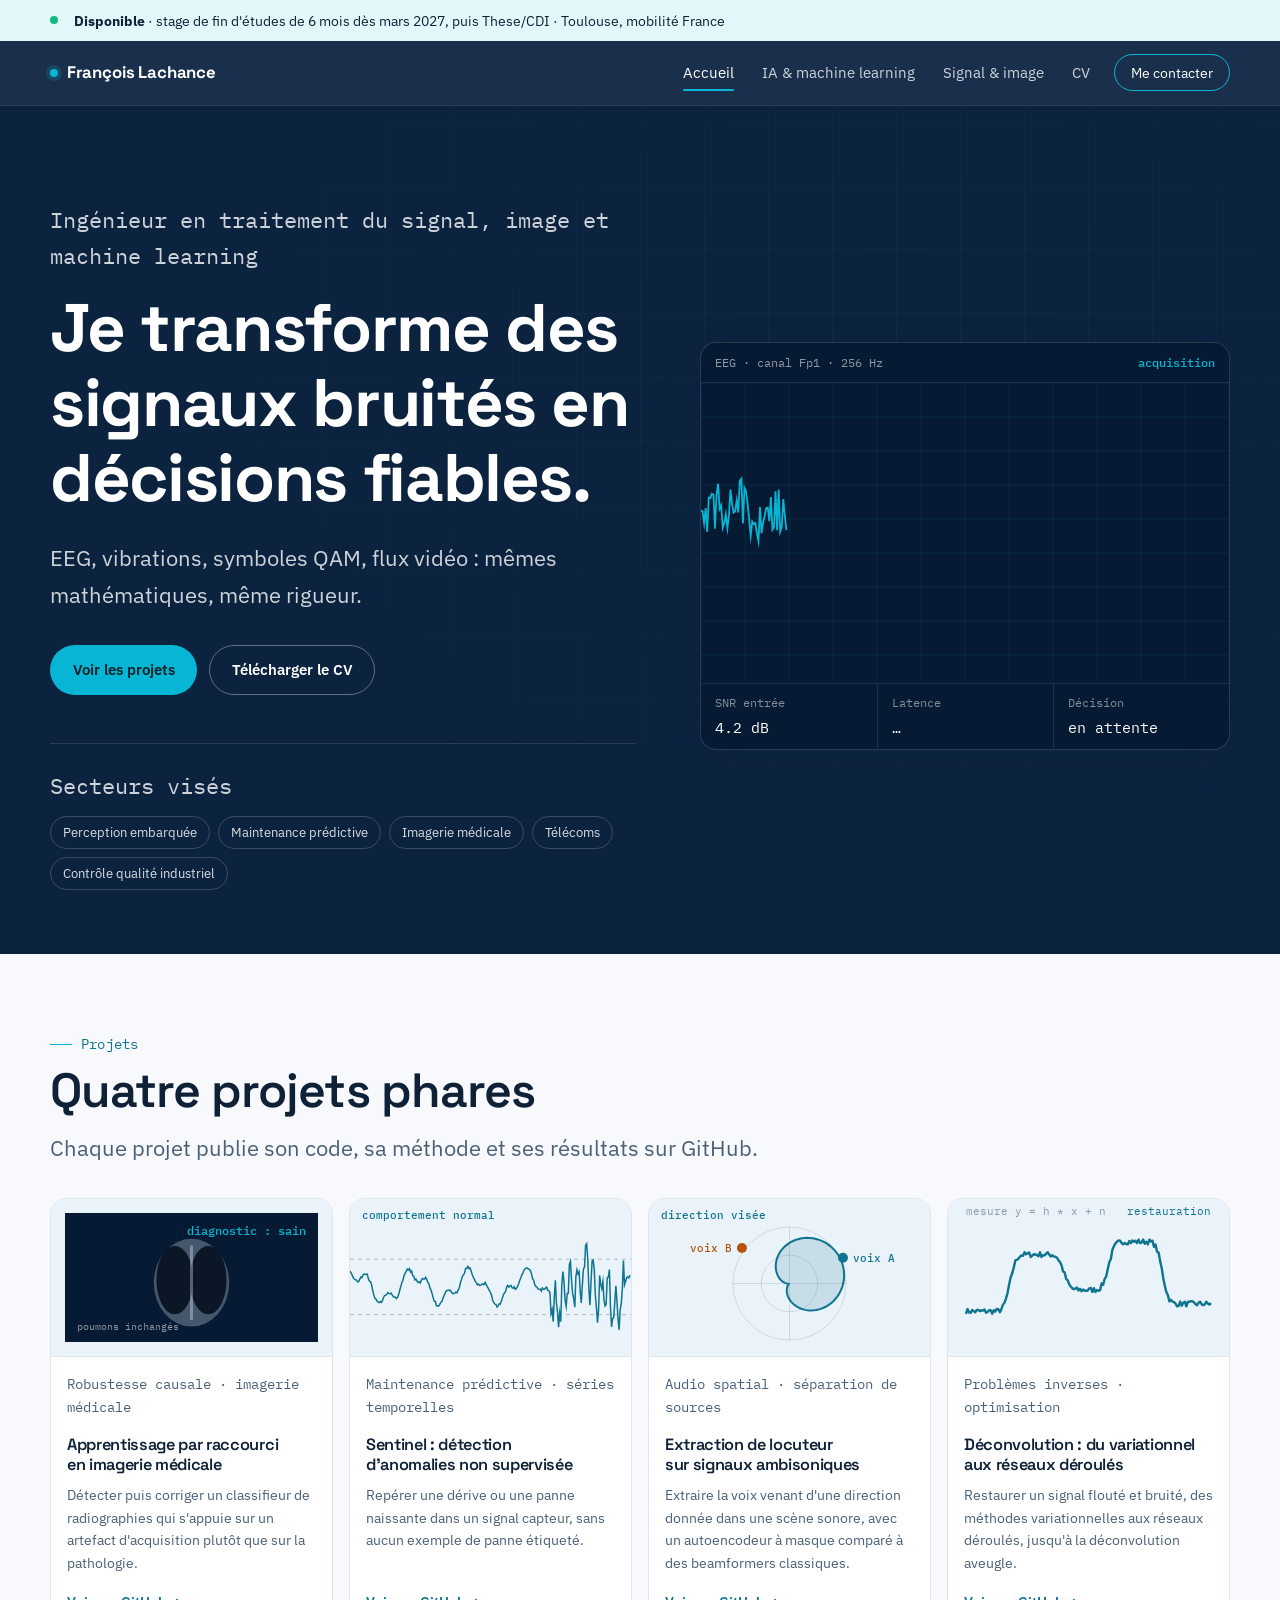
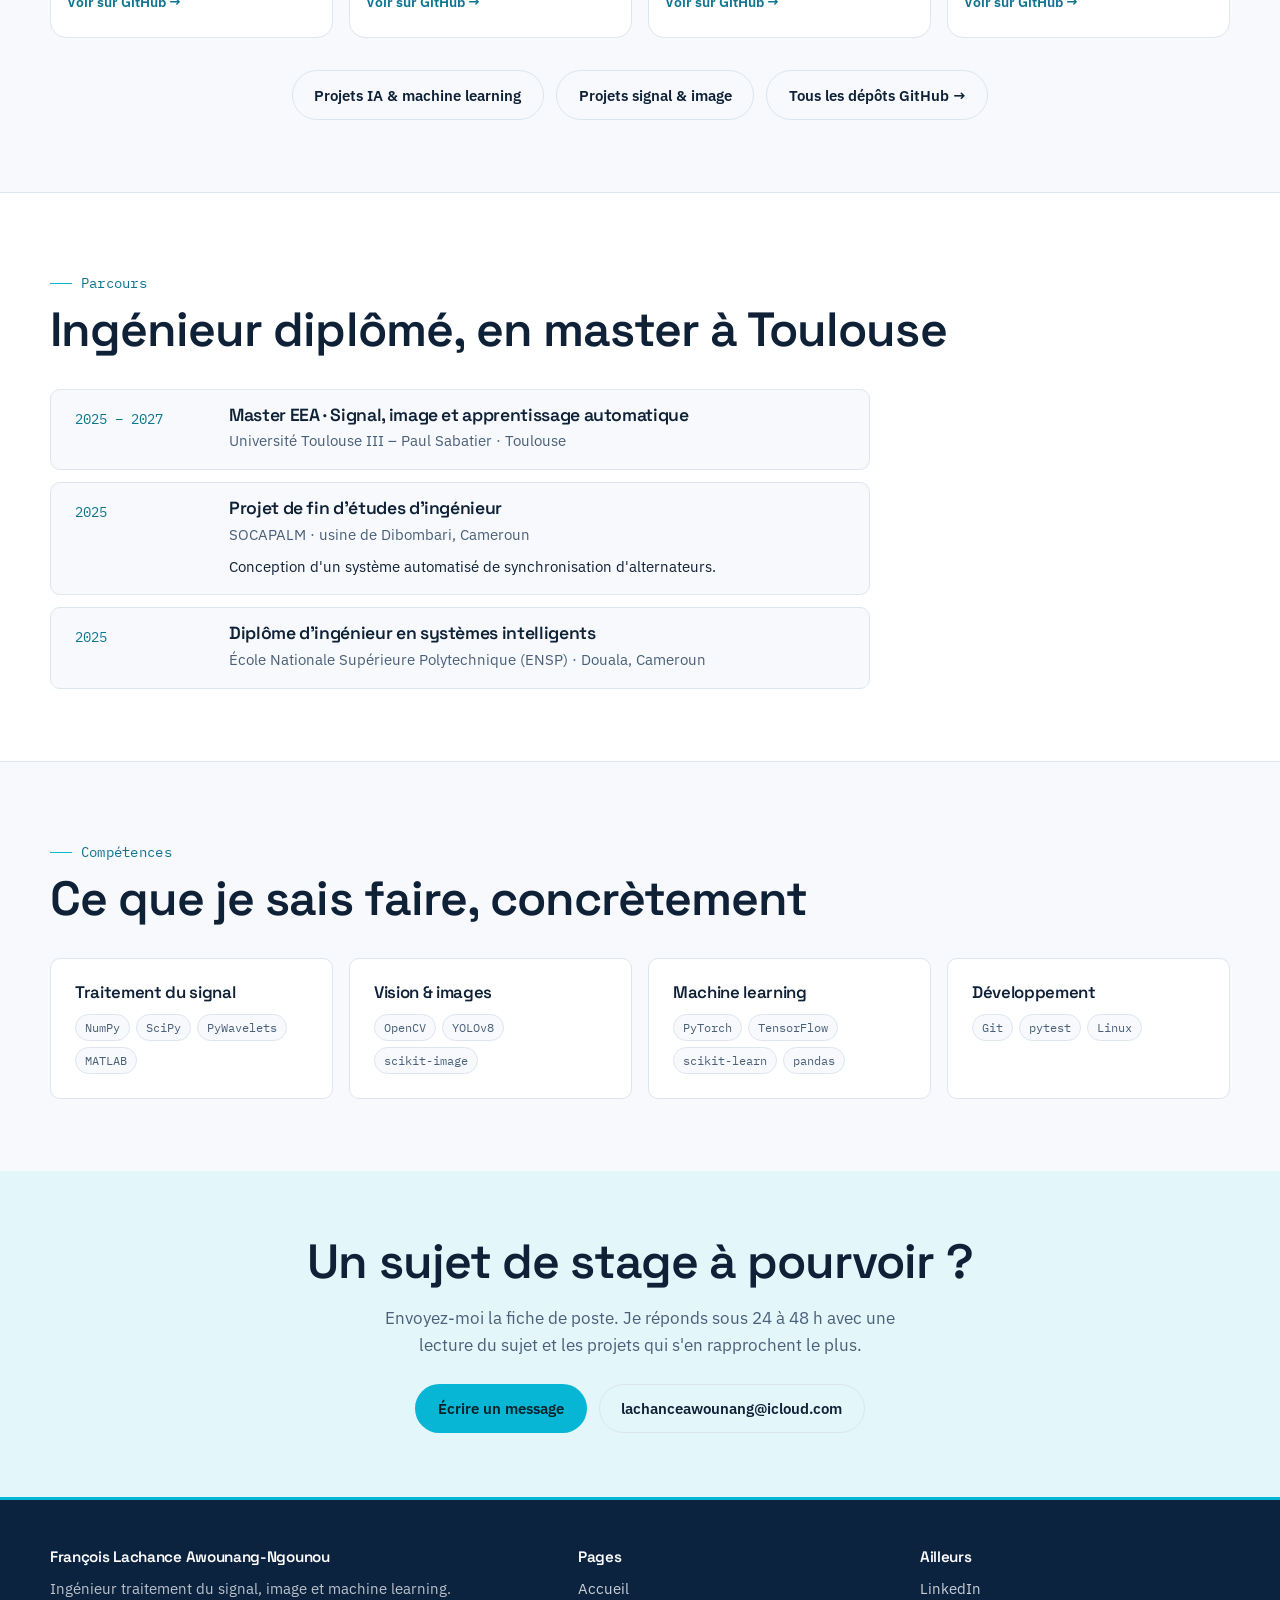
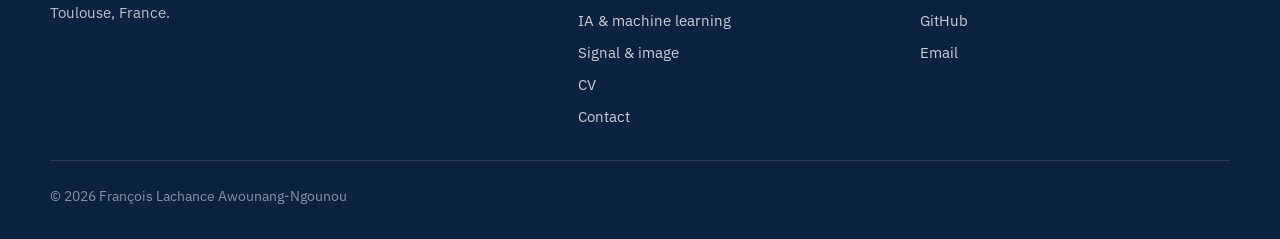
==== commit bfdbf559: "Mise ajour" ====
--- a/index.html
+++ b/index.html
@@ -404,7 +404,6 @@
     </div>
     <div class="site-foot__base">
       <span>© 2026 François Lachance Awounang-Ngounou</span>
-      <span>Site construit à la main en HTML, CSS et JavaScript.</span>
     </div>
   </div>
 </footer>
--- a/css/theme.css
+++ b/css/theme.css
@@ -1,23 +1,29 @@
 :root {
-  --ink-900: #0b1a26;   
-  --ink-800: #10202e;
-  --ink-700: #16303f;
-  --ink-500: #35566b;
-  --ink-300: #7e97a8;
-
-  --paper:     #f6f7f5;
+  --ink-900: #0c2340;
+  --ink-800: #123055;
+  --ink-700: #1a406e;
+  --ink-500: #3a6391;
+  --ink-300: #8aa6c4;
+
+  --paper:     #f7f9fc;
   --paper-pure:#ffffff;
-  --rule:      #dfe4e6;   
-
-  --signal:      #1f9aa8;
-  --signal-dim:  #177984;
-  --signal-glow: rgba(31, 154, 168, 0.18);
-  --detect:      #c4703a;
-  --ok:          #2e8b6b;
-
-  --text:        #10202e;
-  --text-muted:  #4e6b7d;
+  --rule:      #dde5ee;
+
+  --signal:      #06b6d4;
+  --signal-dim:  #0e7490;
+  --signal-glow: rgba(6, 182, 212, 0.18);
+  --signal-tint: #e3f6fa;
+  --detect:      #f59e0b;
+  --detect-dim:  #b45309;
+  --ok:          #10b981;
+
+  --text:        #0f2137;
+  --text-muted:  #4a6079;
   --text-invert: #eef3f4;
+
+  /* Fonds des animations (lus par js/main.js) */
+  --viz-bg:   #eaf2fa;
+  --scope-bg: #071a33;
 
   --font-display: "Space Grotesk", "Segoe UI", Roboto, "Helvetica Neue", Arial, sans-serif;
   --font-body:    "IBM Plex Sans", "Segoe UI", Roboto, "Helvetica Neue", Arial, sans-serif;
@@ -31,14 +37,14 @@
   --step-4:  clamp(2.5rem, 1.9rem + 3vw, 4.2rem);
 
   --sp-1: 4px;  --sp-2: 8px;  --sp-3: 12px; --sp-4: 16px;
-  --sp-6: 24px; --sp-8: 32px; --sp-12: 48px; --sp-16: 64px; --sp-24: 96px;
+  --sp-6: 24px; --sp-8: 32px; --sp-12: 48px; --sp-16: 64px; --sp-18: 72px; --sp-24: 96px;
 
   --radius:    10px;
   --radius-lg: 16px;
 
-  --shadow-sm: 0 1px 2px rgba(11, 26, 38, .06);
-  --shadow-md: 0 6px 18px rgba(11, 26, 38, .08);
-  --shadow-lg: 0 18px 44px rgba(11, 26, 38, .14);
+  --shadow-sm: 0 1px 2px rgba(12, 35, 64, .06);
+  --shadow-md: 0 6px 18px rgba(12, 35, 64, .08);
+  --shadow-lg: 0 18px 44px rgba(12, 35, 64, .14);
 
   --ease: cubic-bezier(.2, .7, .3, 1);
   --fast: 140ms;
@@ -94,8 +100,8 @@
 h4 { font-size: var(--step-1); }
 
 p { margin: 0 0 var(--sp-4); max-width: var(--measure); }
-a { color: var(--signal); text-decoration-thickness: 1px; text-underline-offset: 3px; }
-a:hover { color: var(--signal-dim); }
+a { color: var(--signal-dim); text-decoration-thickness: 1px; text-underline-offset: 3px; }
+a:hover { color: var(--text); }
 img, video, canvas, svg { max-width: 100%; display: block; }
 
 .metric { font-family: var(--font-mono); font-variant-numeric: tabular-nums; font-weight: 500; }
@@ -114,7 +120,7 @@
 .skip-link:focus { left: 0; }
 
 .wrap { width: min(1180px, 100% - 2.5rem); margin-inline: auto; }
-.section { padding-block: var(--sp-24); }
+.section { padding-block: var(--sp-18); }
 .section--tight { padding-block: var(--sp-16); }
 .lede { font-size: var(--step-1); color: var(--text-muted); max-width: 60ch; }
 .eyebrow {
@@ -132,7 +138,7 @@
 
 .site-nav {
   position: sticky; top: 0; z-index: 1000;
-  background: rgba(11, 26, 38, .92);
+  background: rgba(12, 35, 64, .94);
   backdrop-filter: blur(10px);
   -webkit-backdrop-filter: blur(10px);
   border-bottom: 1px solid rgba(255,255,255,.08);
@@ -224,8 +230,7 @@
 .act--onDark:hover { background: rgba(255,255,255,.1); color: #fff; }
 
 .availability {
-  background: var(--ink-900); color: var(--text-invert);
-  border-bottom: 1px solid rgba(255,255,255,.08);
+  background: var(--signal-tint); color: var(--text);
   font-size: .9rem;
 }
 .availability__inner {
@@ -234,14 +239,14 @@
 }
 .availability .pulse {
   width: 8px; height: 8px; border-radius: 50%; background: var(--ok);
-  box-shadow: 0 0 0 0 rgba(46,139,107,.7);
+  box-shadow: 0 0 0 0 rgba(16,185,129,.7);
   animation: pulse 2.4s infinite;
 }
 @keyframes pulse {
-  70% { box-shadow: 0 0 0 8px rgba(46,139,107,0); }
-  100% { box-shadow: 0 0 0 0 rgba(46,139,107,0); }
-}
-.availability a { color: var(--signal); }
+  70% { box-shadow: 0 0 0 8px rgba(16,185,129,0); }
+  100% { box-shadow: 0 0 0 0 rgba(16,185,129,0); }
+}
+.availability a { color: var(--signal-dim); font-weight: 600; }
 
 .entries { display: grid; gap: var(--sp-6); }
 
@@ -270,7 +275,7 @@
 .entry__result {
   border-left: 3px solid var(--detect);
   padding: var(--sp-2) var(--sp-3);
-  background: rgba(196,112,58,.06);
+  background: rgba(245,158,11,.08);
   border-radius: 0 6px 6px 0;
   font-size: .92rem; margin-bottom: var(--sp-4);
   max-width: none;
@@ -334,8 +339,8 @@
   border-radius: 8px; font-size: .92rem; display: none;
 }
 .form-status.is-visible { display: block; }
-.form-status--ok   { background: rgba(46,139,107,.1);  border-left: 3px solid var(--ok); }
-.form-status--fail { background: rgba(196,112,58,.12); border-left: 3px solid var(--detect); }
+.form-status--ok   { background: rgba(16,185,129,.1);  border-left: 3px solid var(--ok); }
+.form-status--fail { background: rgba(245,158,11,.12); border-left: 3px solid var(--detect); }
 .hp { position: absolute; left: -9999px; }  
 
 .site-foot {
@@ -347,6 +352,8 @@
 .site-foot h4 { color: #fff; font-size: .95rem; margin-bottom: var(--sp-3); }
 .site-foot a { color: rgba(255,255,255,.78); text-decoration: none; }
 .site-foot a:hover { color: var(--signal); text-decoration: underline; }
+.hero a:not(.act), .featured a:not(.act) { color: var(--signal); }
+.hero a:not(.act):hover, .featured a:not(.act):hover { color: #fff; }
 .site-foot__cols {
   display: grid; grid-template-columns: 1.6fr 1fr 1fr; gap: var(--sp-8);
   padding-bottom: var(--sp-8); border-bottom: 1px solid rgba(255,255,255,.1);
@@ -384,41 +391,7 @@
   .reveal { opacity: 1; transform: none; }
 }
 
-
-.trace-progress {
-  position: fixed; top: 0; left: 0; height: 2px; width: 100%;
-  z-index: 1100; pointer-events: none;
-  background: linear-gradient(90deg,
-    var(--signal) 0%, var(--signal) var(--p, 0%),
-    transparent var(--p, 0%), transparent 100%);
-}
-.trace-progress::after {
-  content: ""; position: absolute; top: -2px; left: var(--p, 0%);
-  width: 6px; height: 6px; border-radius: 50%;
-  background: var(--signal); box-shadow: 0 0 8px var(--signal);
-  transform: translateX(-50%); opacity: .9;
-}
-
 .entry, .skill, .case__card, .featured__card { position: relative; }
-.entry::before, .entry::after,
-.skill::before, .skill::after {
-  content: ""; position: absolute; width: 13px; height: 13px;
-  opacity: 0; transition: opacity var(--normal) var(--ease), transform var(--normal) var(--ease);
-  pointer-events: none;
-}
-.entry::before, .skill::before {
-  top: 8px; left: 8px;
-  border-top: 2px solid var(--signal); border-left: 2px solid var(--signal);
-  transform: translate(4px, 4px);
-}
-.entry::after, .skill::after {
-  bottom: 8px; right: 8px;
-  border-bottom: 2px solid var(--signal); border-right: 2px solid var(--signal);
-  transform: translate(-4px, -4px);
-}
-.entry:hover::before, .entry:hover::after,
-.skill:hover::before, .skill:hover::after { opacity: 1; transform: translate(0, 0); }
-
 .hero, .featured, .cta-band, .site-foot, .case__headline { position: relative; }
 .hero::after, .featured::after, .cta-band::after {
   content: ""; position: absolute; inset: 0; pointer-events: none;
@@ -442,32 +415,11 @@
   background-size: 100% 1px;
 }
 
-.act { position: relative; overflow: hidden; }
-.act::after {
-  content: ""; position: absolute; inset: 0;
-  background: linear-gradient(105deg, transparent 40%,
-              rgba(255,255,255,.28) 50%, transparent 60%);
-  transform: translateX(-120%);
-  transition: transform 620ms var(--ease);
-}
-.act:hover::after { transform: translateX(120%); }
-
 ::selection { background: var(--signal); color: #04222a; }
 
 .eyebrow { display: inline-flex; align-items: center; gap: .55rem; }
 .eyebrow::before {
   content: ""; width: 22px; height: 1px; background: var(--signal); flex: none;
-}
-
-.availability .pulse { position: relative; }
-.availability .pulse::after {
-  content: ""; position: absolute; inset: -3px; border-radius: 50%;
-  border: 1px solid rgba(46,139,107,.5);
-  animation: ring 2.4s var(--ease) infinite;
-}
-@keyframes ring {
-  0%   { transform: scale(.6); opacity: 1; }
-  100% { transform: scale(2.2); opacity: 0; }
 }
 
 .to-top::before {
@@ -478,13 +430,42 @@
 }
 .to-top:hover::before { opacity: .8; transform: scale(1); }
 
-@media (prefers-reduced-motion: reduce) {
-  .trace-progress::after, .availability .pulse::after { animation: none; }
-  .act::after { display: none; }
-}
-
 @media print {
   .site-nav, .to-top, .availability, .site-foot { display: none !important; }
   body { background: #fff; }
   a[href^="http"]::after { content: " (" attr(href) ")"; font-size: .8em; color: #555; }
-}+}
+
+/* ---------- Listes de projets compactes (pages IA et Signal & image) ---------- */
+.plist { display: grid; grid-template-columns: repeat(3, 1fr); gap: var(--sp-4); }
+.plist--2 { grid-template-columns: repeat(2, 1fr); }
+@media (max-width: 960px) { .plist { grid-template-columns: repeat(2, 1fr); } }
+@media (max-width: 620px) { .plist, .plist--2 { grid-template-columns: 1fr; } }
+.pcard {
+  display: flex; flex-direction: column; padding: var(--sp-6);
+  background: var(--paper-pure); border: 1px solid var(--rule); border-radius: var(--radius);
+  transition: border-color var(--fast) var(--ease), box-shadow var(--fast) var(--ease);
+}
+.pcard:hover { border-color: var(--signal); box-shadow: var(--shadow-sm); }
+.pcard__domain { font-family: var(--font-mono); font-size: .74rem; color: var(--signal-dim); margin: 0 0 var(--sp-2); }
+.pcard h3 { font-size: 1.05rem; line-height: 1.25; margin-bottom: var(--sp-2); }
+.pcard p { font-size: .9rem; color: var(--text-muted); margin-bottom: var(--sp-4); }
+.pcard__link { margin-top: auto; font-weight: 600; font-size: .9rem; }
+
+.more { margin-top: var(--sp-12); }
+.more h3 { font-size: 1.05rem; margin-bottom: var(--sp-3); }
+.more ul { list-style: none; margin: 0; padding: 0; display: flex; flex-wrap: wrap; gap: 8px; }
+.act--chip { padding: .4rem .9rem; font-size: .86rem; font-weight: 400; }
+.act--ghost.act--chip { background: var(--paper-pure); }
+
+/* ---------- En-tête des pages de projets ---------- */
+.page-hero { background: var(--ink-900); color: var(--text-invert); padding-block: var(--sp-12) var(--sp-8); }
+.page-hero__role { font-family: var(--font-mono); font-size: var(--step--1); color: var(--signal); margin: 0 0 var(--sp-3); }
+.page-hero h1 { color: #fff; font-size: var(--step-3); max-width: 22ch; margin-bottom: var(--sp-3); }
+.page-hero p { color: rgba(255,255,255,.8); font-size: var(--step-1); max-width: 52ch; margin: 0; }
+
+/* ---------- Bandeau de contact en bas de page ---------- */
+.cta-band { background: var(--signal-tint); color: var(--text); padding-block: var(--sp-12); text-align: center; }
+.cta-band::after { display: none; }
+.cta-band p { color: var(--text-muted); margin-inline: auto; max-width: 52ch; }
+.cta-actions { display: flex; flex-wrap: wrap; gap: var(--sp-3); justify-content: center; margin-top: var(--sp-6); }
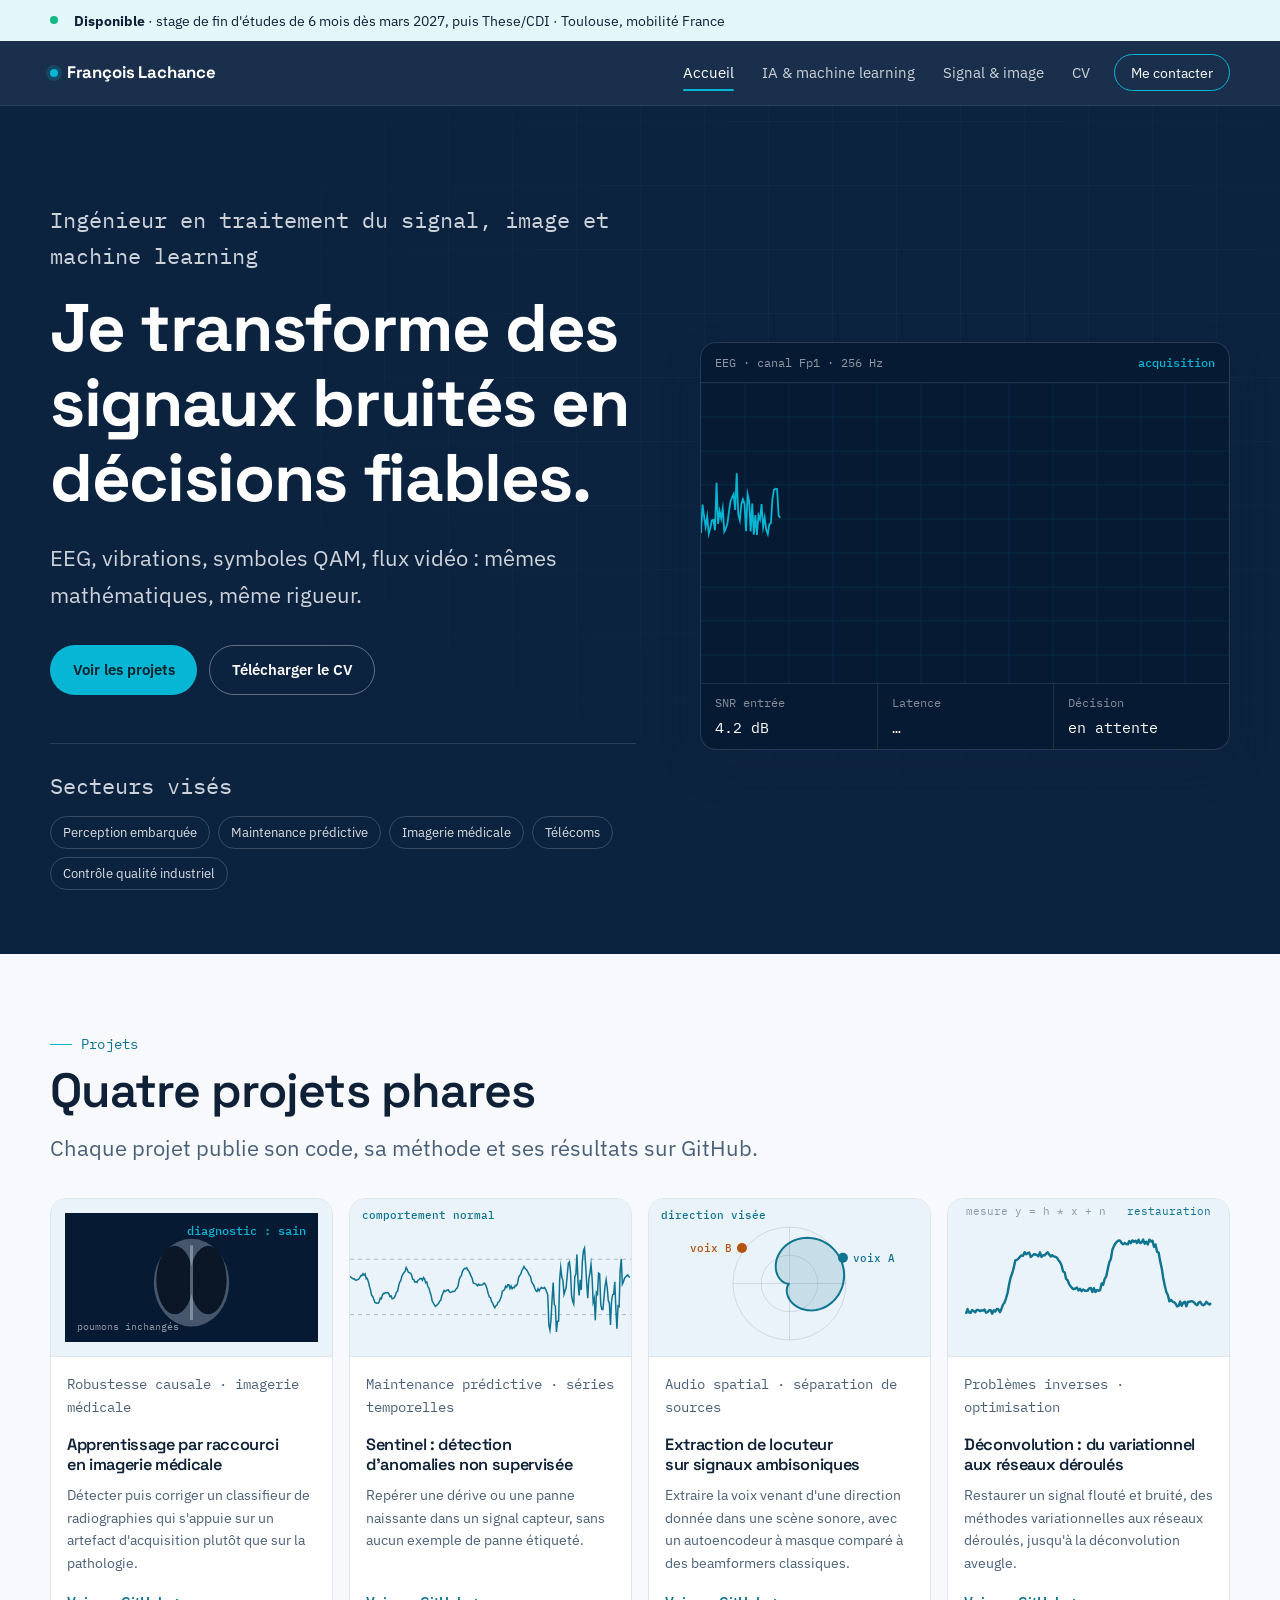
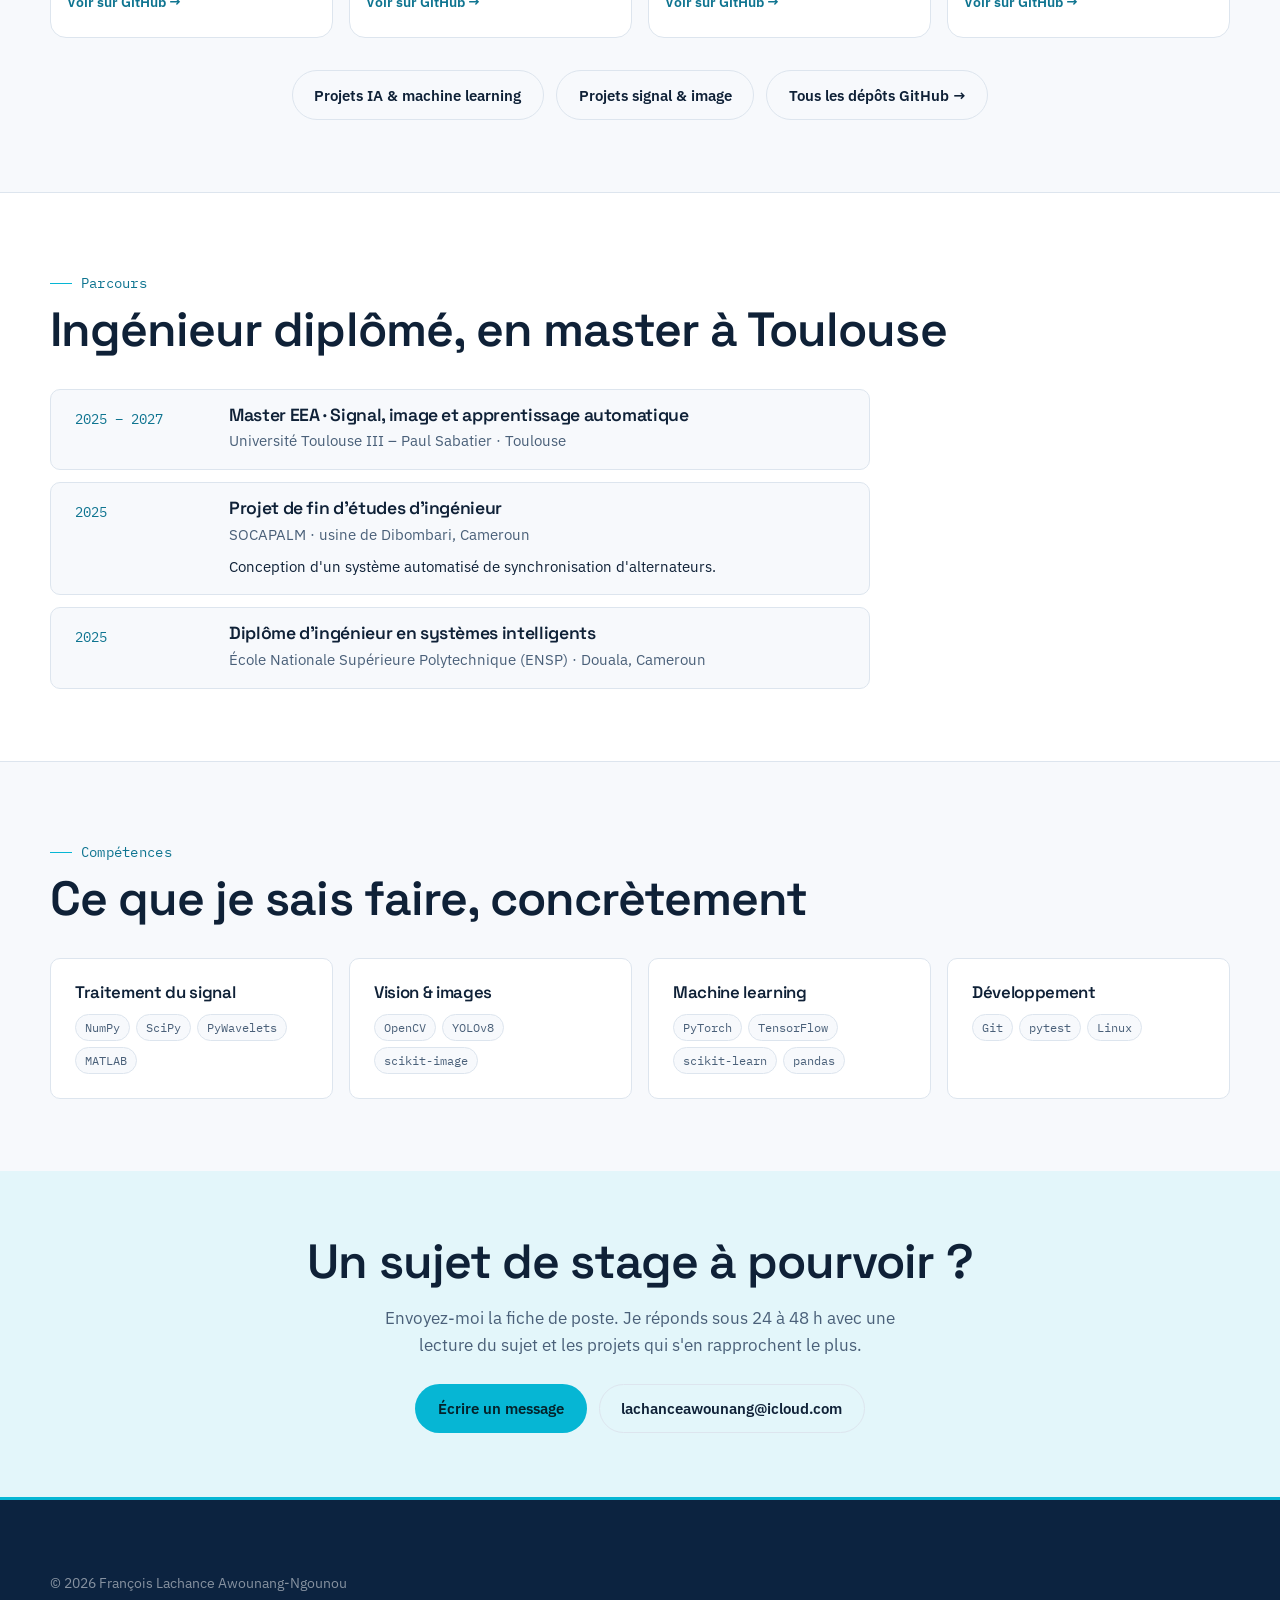
==== commit 422d011a: "Mise ajour" ====
--- a/index.html
+++ b/index.html
@@ -378,30 +378,6 @@
 
 <footer class="site-foot">
   <div class="wrap">
-    <div class="site-foot__cols">
-      <div>
-        <h4>François Lachance Awounang-Ngounou</h4>
-        <p style="margin:0;">Ingénieur traitement du signal, image et machine learning.<br>Toulouse, France.</p>
-      </div>
-      <div>
-        <h4>Pages</h4>
-        <ul>
-          <li><a href="index.html">Accueil</a></li>
-          <li><a href="machine-learning.html">IA &amp; machine learning</a></li>
-          <li><a href="matlab.html">Signal &amp; image</a></li>
-          <li><a href="cv-op.html">CV</a></li>
-          <li><a href="contact.html">Contact</a></li>
-        </ul>
-      </div>
-      <div>
-        <h4>Ailleurs</h4>
-        <ul>
-          <li><a href="https://www.linkedin.com/in/francois-lachance12" target="_blank" rel="noopener">LinkedIn</a></li>
-          <li><a href="https://github.com/lachance123-franccois" target="_blank" rel="noopener">GitHub</a></li>
-          <li><a href="mailto:lachanceawounang@icloud.com">Email</a></li>
-        </ul>
-      </div>
-    </div>
     <div class="site-foot__base">
       <span>© 2026 François Lachance Awounang-Ngounou</span>
     </div>
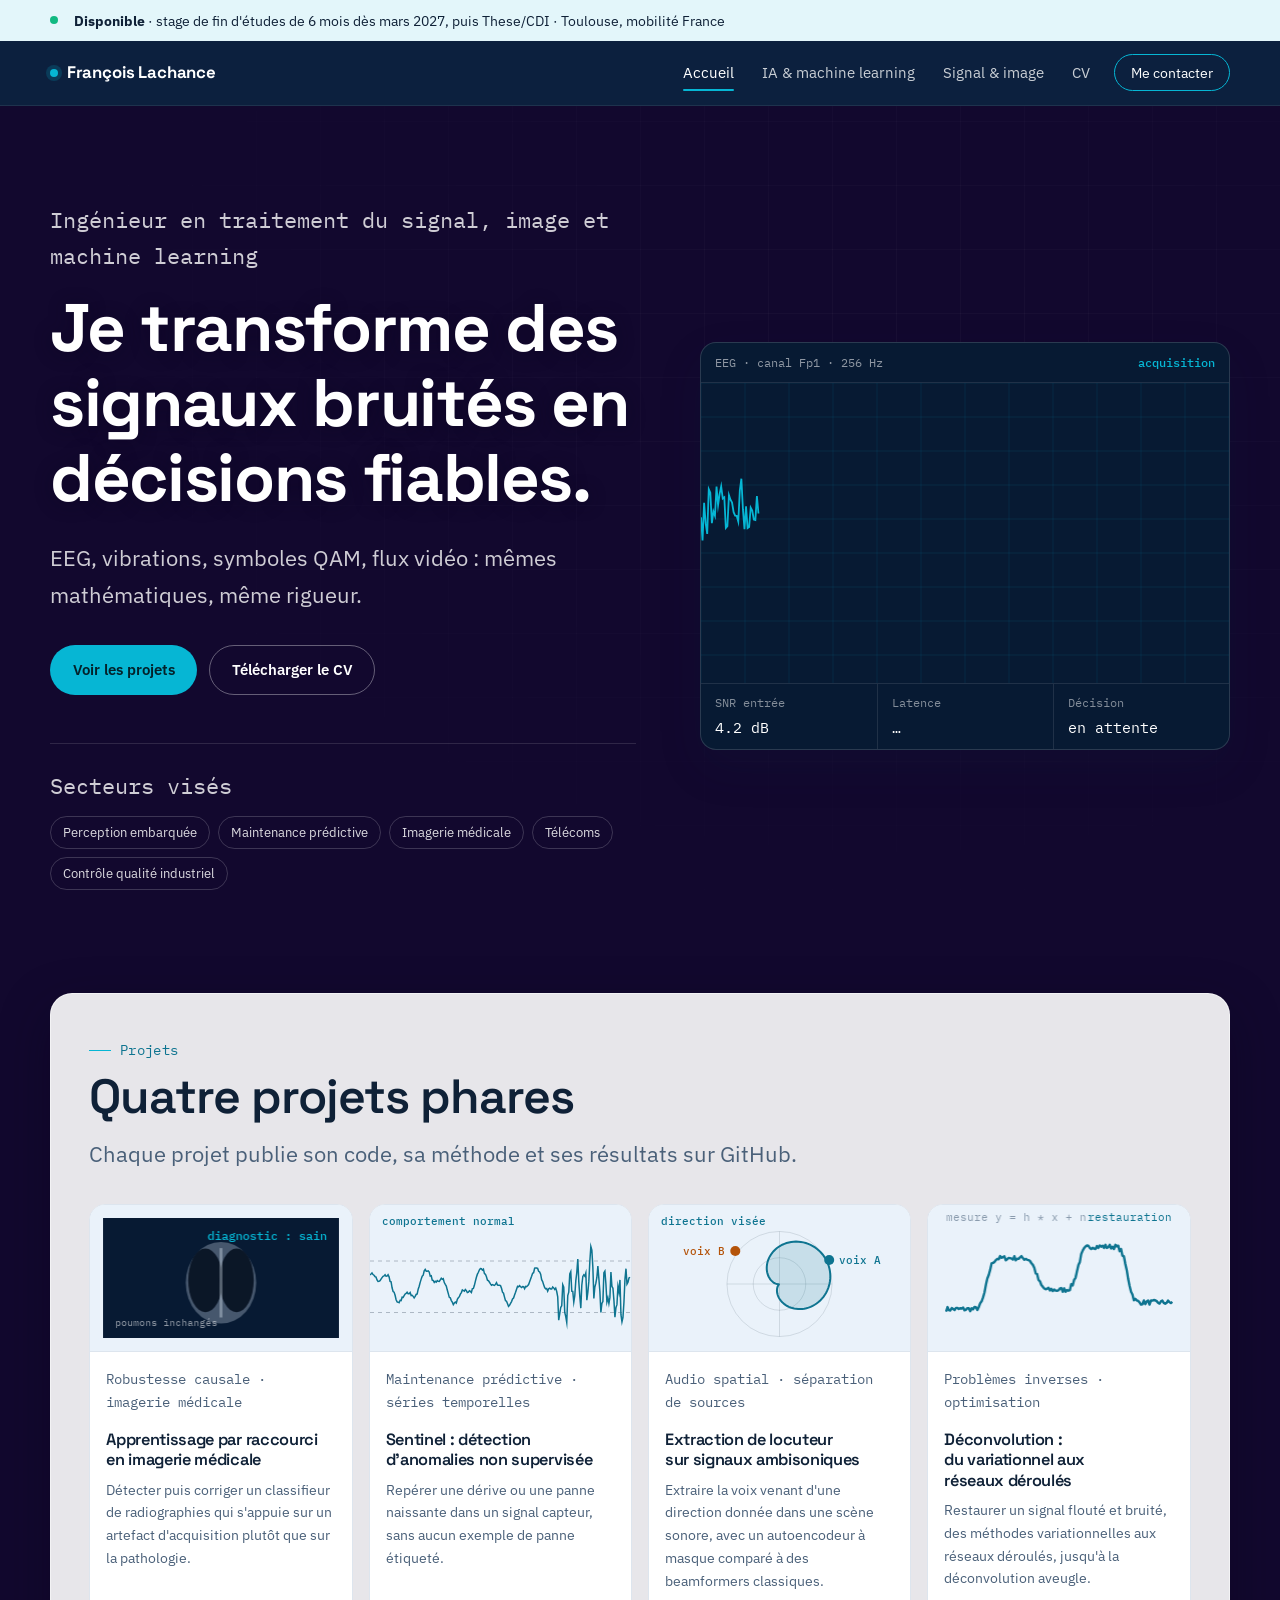
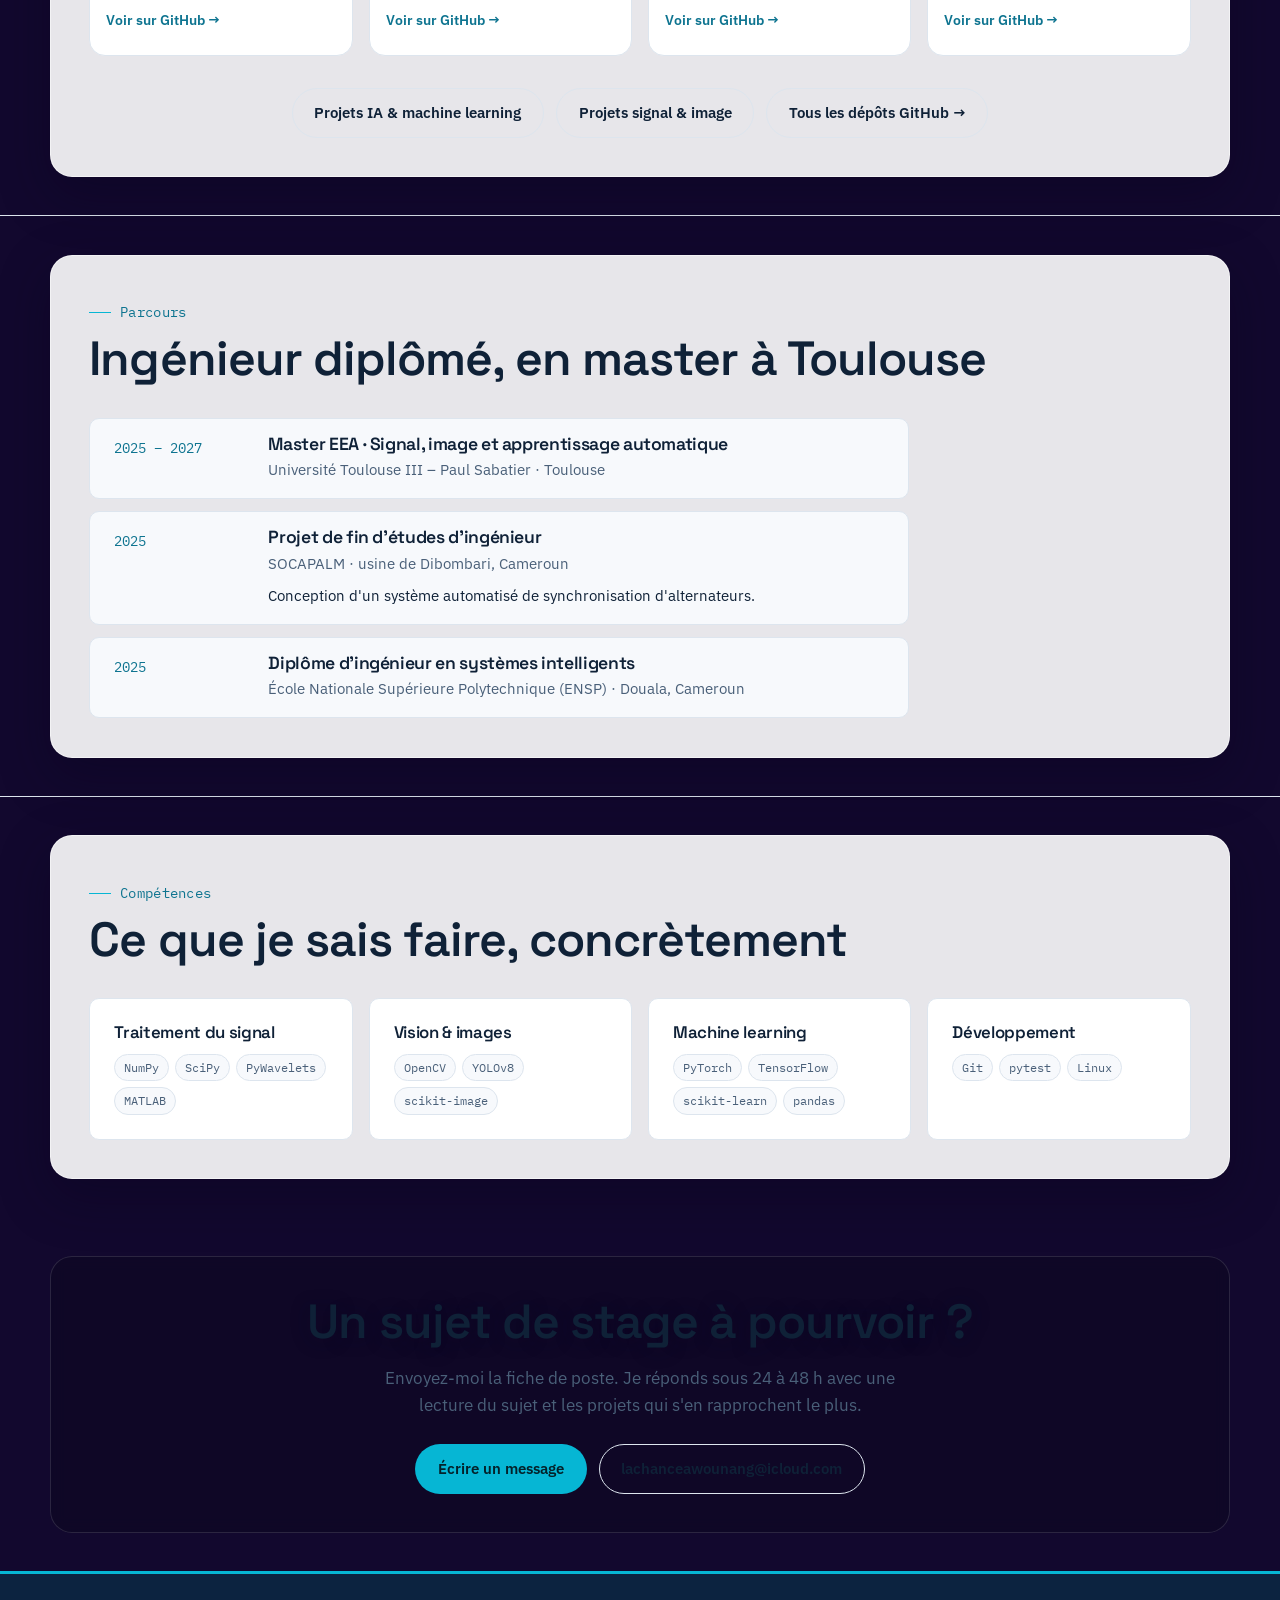
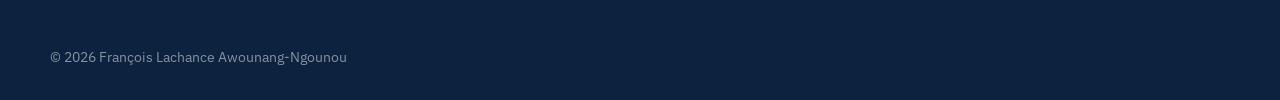
==== commit afdee3dd: "fond" ====
--- a/index.html
+++ b/index.html
@@ -26,6 +26,7 @@
 <link rel="preconnect" href="https://fonts.gstatic.com" crossorigin>
 <link href="https://fonts.googleapis.com/css2?family=IBM+Plex+Mono:wght@400;500&family=IBM+Plex+Sans:wght@400;600&family=Space+Grotesk:wght@600;700&display=swap" rel="stylesheet">
 <link rel="stylesheet" href="css/theme.css">
+<link rel="stylesheet" href="css/fond.css">
 <script>document.documentElement.classList.add('js');</script>
 
 <script type="application/ld+json">
--- a/css/fond.css
+++ b/css/fond.css
@@ -0,0 +1,83 @@
+/* ==========================================================================
+   Fond « coucher de soleil » commun à toutes les pages
+   À charger APRÈS css/theme.css (et après Bootstrap sur matlab.html) :
+   <link rel="stylesheet" href="css/fond.css">
+   ========================================================================== */
+
+:root {
+  --fond-image: url("../assets/fond-coucher-soleil.svg");
+  --fond-ciel: #12082e;              /* couleur affichée pendant le chargement */
+  --panneau: rgba(255, 255, 255, .90);
+  --panneau-bord: rgba(255, 255, 255, .55);
+  --panneau-ombre: 0 18px 50px rgba(10, 4, 30, .35);
+}
+
+/* 1. Le décor, fixe derrière tout le contenu (fonctionne aussi sur mobile) */
+html, body { background: var(--fond-ciel) !important; }
+body { position: relative; }
+body::before {
+  content: "";
+  position: fixed;
+  inset: 0;
+  z-index: -1;
+  background: var(--fond-image) 50% 50% / cover no-repeat, var(--fond-ciel);
+  pointer-events: none;
+}
+/* léger voile sombre en bas pour garder les textes lisibles */
+body::after {
+  content: "";
+  position: fixed;
+  inset: 0;
+  z-index: -1;
+  background: linear-gradient(180deg, rgba(12, 6, 30, .15) 0%, rgba(12, 6, 30, 0) 40%, rgba(12, 6, 30, .35) 100%);
+  pointer-events: none;
+}
+@media (max-width: 760px) {
+  /* sur téléphone, on recentre l'image sur le soleil */
+  body::before { background-position: 72% 50%, 0 0; }
+}
+
+/* 2. Les grandes bandes de couleur deviennent transparentes pour laisser voir le décor */
+.hero,
+.cta-band,
+main > section,
+#contenu > section,
+#contenu > header {
+  background: transparent !important;
+}
+hr.rule { display: none; }   /* les panneaux suffisent à séparer les sections */
+
+/* 3. Le contenu des sections claires est posé sur un panneau givré */
+main > section:not(.cta-band) > .wrap,
+#contenu > section:not(:first-child) > .container {
+  background: var(--panneau);
+  border: 1px solid var(--panneau-bord);
+  border-radius: 22px;
+  box-shadow: var(--panneau-ombre);
+  padding: clamp(1.25rem, 3vw, 2.75rem);
+  -webkit-backdrop-filter: blur(10px);
+  backdrop-filter: blur(10px);
+}
+main > section:not(.cta-band),
+#contenu > section:not(:first-child) {
+  padding-block: clamp(1.25rem, 3vw, 2.5rem) !important;
+}
+
+/* 4. Bandes sombres (en-tête, appel à l'action) : texte blanc directement sur le décor */
+.hero h1, .cta-band h2,
+#contenu > section:first-child h1 {
+  text-shadow: 0 2px 18px rgba(10, 4, 30, .45);
+}
+.cta-band > .wrap {
+  background: rgba(14, 8, 34, .55);
+  border: 1px solid rgba(255, 255, 255, .12);
+  border-radius: 22px;
+  padding: clamp(1.25rem, 3vw, 2.75rem);
+  -webkit-backdrop-filter: blur(8px);
+  backdrop-filter: blur(8px);
+}
+
+/* 5. Repli si le flou n'est pas pris en charge : panneaux un peu plus opaques */
+@supports not ((backdrop-filter: blur(1px)) or (-webkit-backdrop-filter: blur(1px))) {
+  :root { --panneau: rgba(255, 255, 255, .96); }
+}
